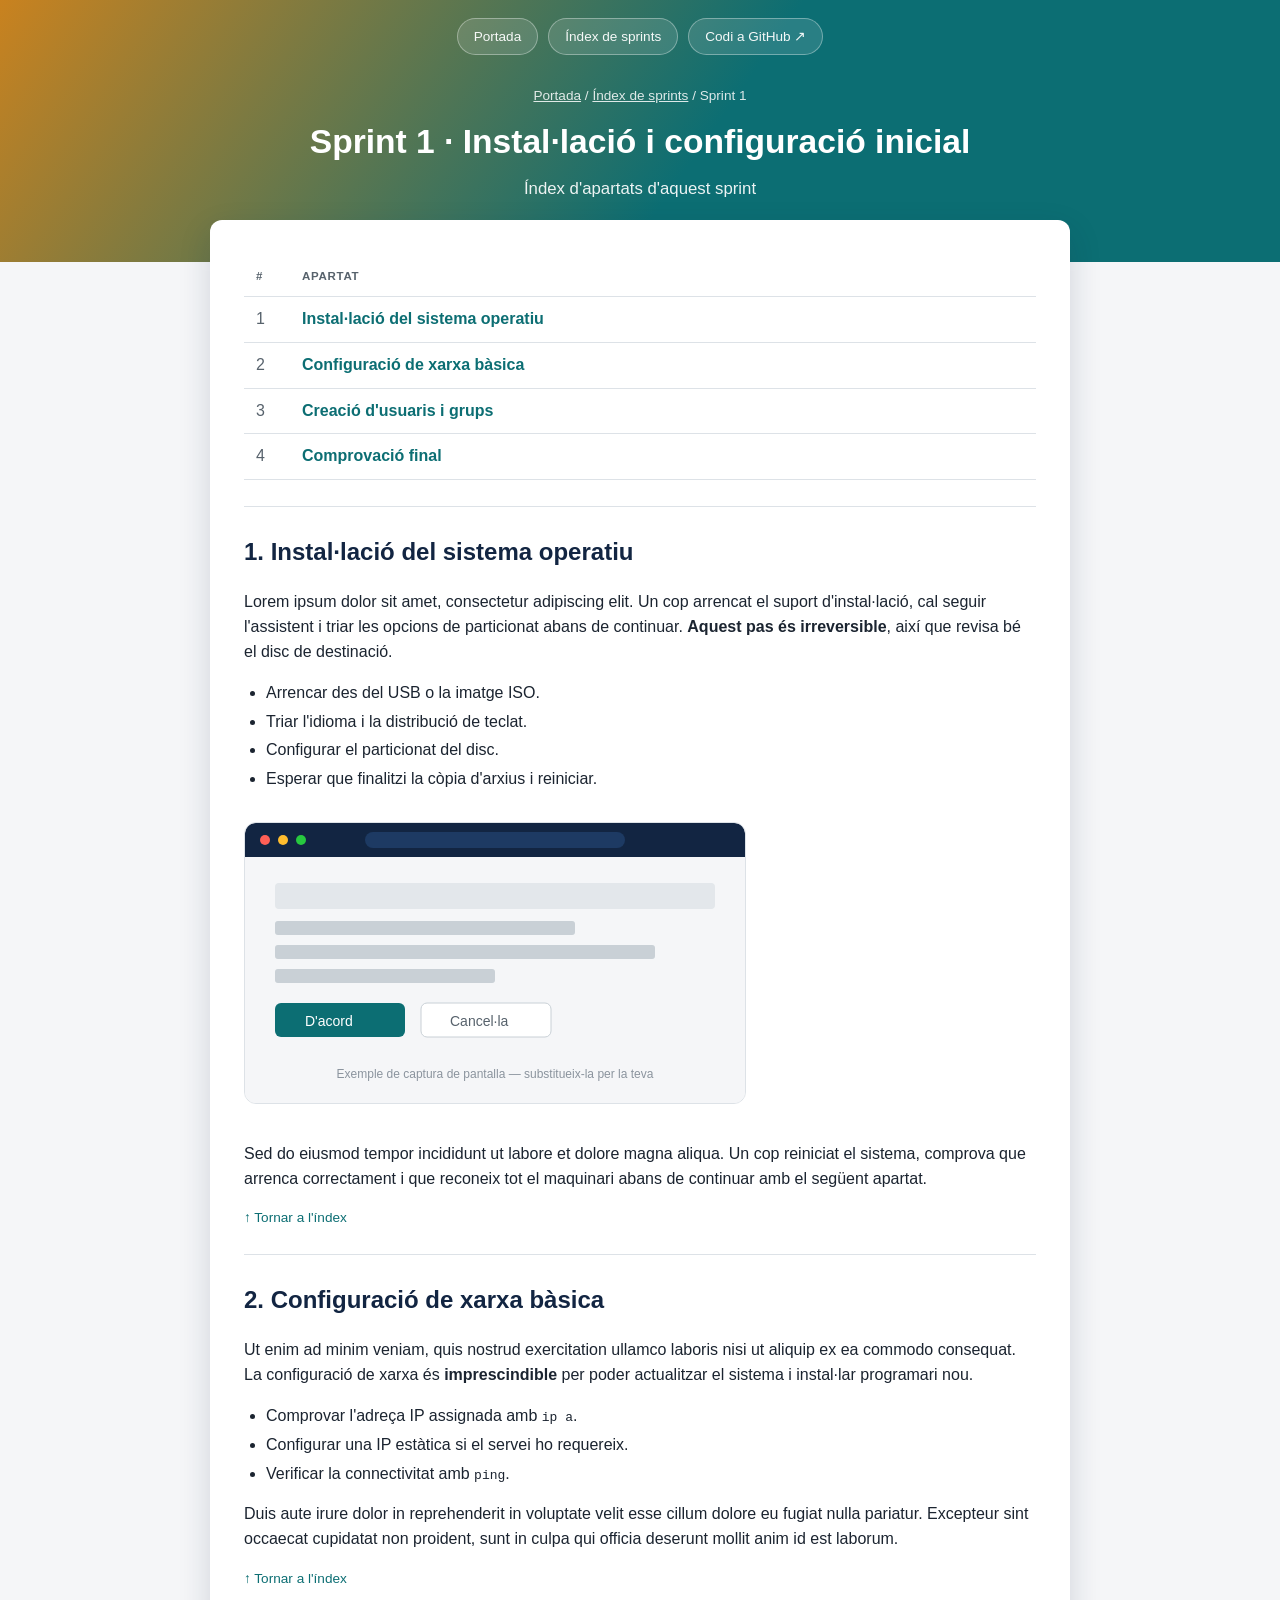
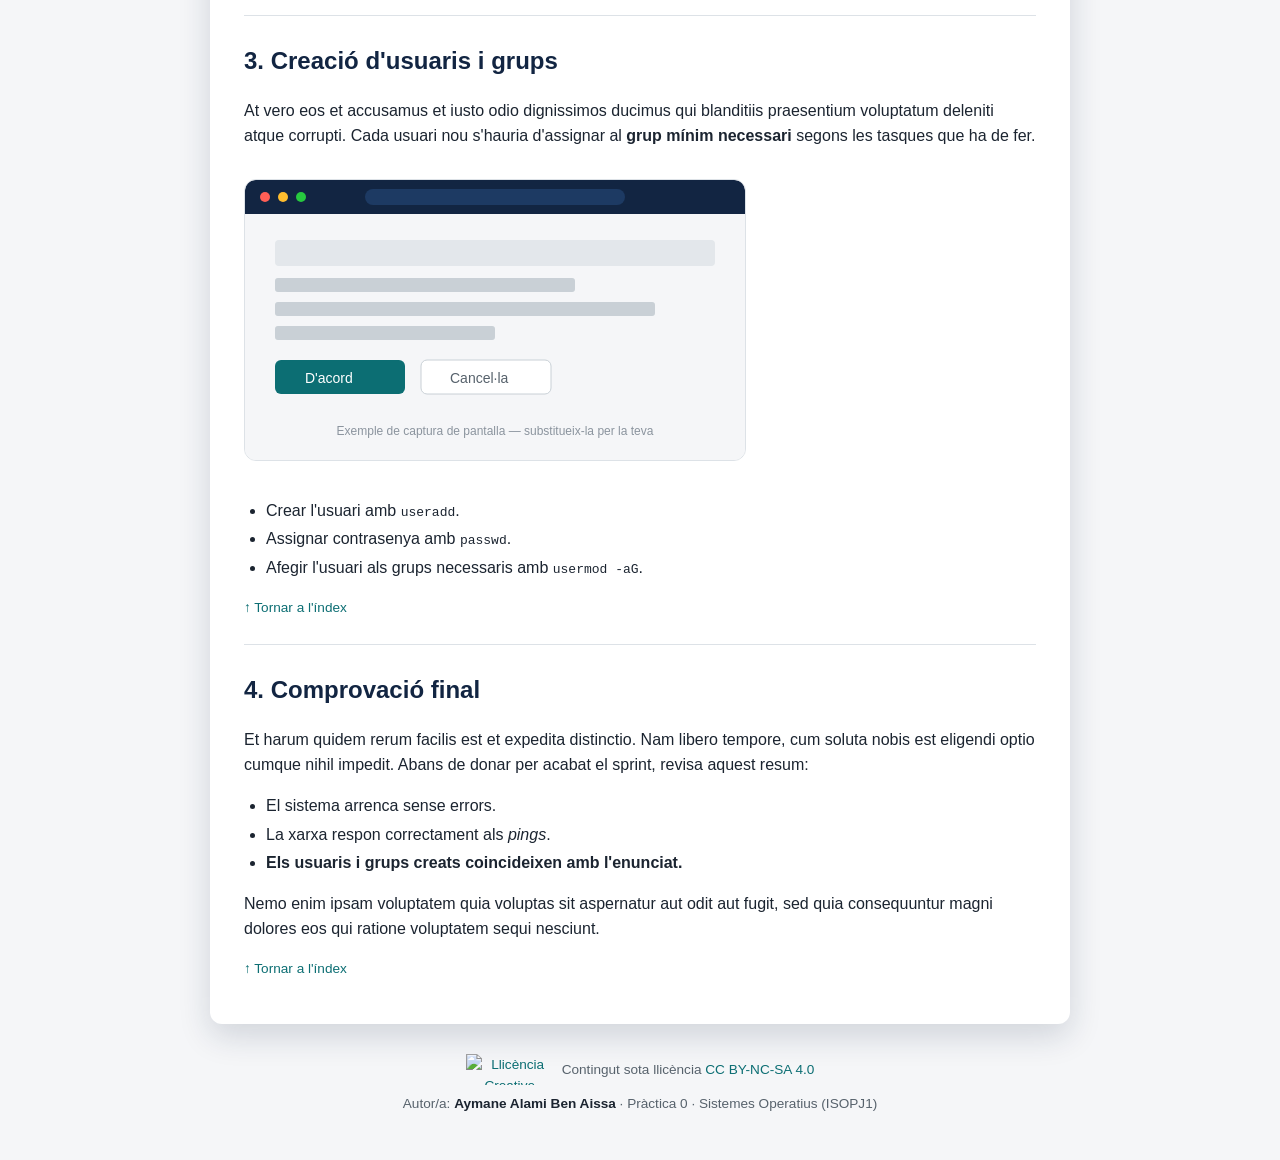
==== sprint1/index.html @ 83ab1886 "Update author name in index.html" ====
<!DOCTYPE html>
<html lang="ca">
<head>
<meta charset="UTF-8">
<meta name="viewport" content="width=device-width, initial-scale=1.0">
<title>Sprint 1 · Instal·lació i configuració inicial</title>
<link rel="stylesheet" href="../css/estils.css">
</head>
<body>

<header class="hero">
  <nav class="hero-nav">
    <a href="../index.html">Portada</a>
    <a href="../sprints.html">Índex de sprints</a>
    <a href="https://github.com/" target="_blank" rel="noopener">Codi a GitHub ↗</a>
  </nav>
  <div class="hero-titol">
    <p class="miguetes"><a href="../index.html">Portada</a> / <a href="../sprints.html">Índex de sprints</a> / Sprint 1</p>
    <h1>Sprint 1 · Instal·lació i configuració inicial</h1>
    <p class="subtitol">Índex d'apartats d'aquest sprint</p>
  </div>
</header>

<main class="contenidor">
  <section class="panell">
    <a id="index-apartats"></a>
    <table class="taula-apartats">
      <thead>
        <tr><th>#</th><th>Apartat</th></tr>
      </thead>
      <tbody>
        <tr><td>1</td><td><a href="#apartat1">Instal·lació del sistema operatiu</a></td></tr>
        <tr><td>2</td><td><a href="#apartat2">Configuració de xarxa bàsica</a></td></tr>
        <tr><td>3</td><td><a href="#apartat3">Creació d'usuaris i grups</a></td></tr>
        <tr><td>4</td><td><a href="#apartat4">Comprovació final</a></td></tr>
      </tbody>
    </table>

    <article class="apartat" id="apartat1">
      <h2>1. Instal·lació del sistema operatiu</h2>
      <p>Lorem ipsum dolor sit amet, consectetur adipiscing elit. Un cop arrencat
         el suport d'instal·lació, cal seguir l'assistent i triar les opcions de
         particionat abans de continuar. <strong>Aquest pas és irreversible</strong>,
         així que revisa bé el disc de destinació.</p>
      <ul>
        <li>Arrencar des del USB o la imatge ISO.</li>
        <li>Triar l'idioma i la distribució de teclat.</li>
        <li>Configurar el particionat del disc.</li>
        <li>Esperar que finalitzi la còpia d'arxius i reiniciar.</li>
      </ul>
      <img src="../img/exemple.svg" alt="Exemple de captura de pantalla de l'assistent d'instal·lació">
      <p>Sed do eiusmod tempor incididunt ut labore et dolore magna aliqua.
         Un cop reiniciat el sistema, comprova que arrenca correctament i que
         reconeix tot el maquinari abans de continuar amb el següent apartat.</p>
      <p class="tornar-index"><a href="#index-apartats">↑ Tornar a l'índex</a></p>
    </article>
    <article class="apartat" id="apartat2">
      <h2>2. Configuració de xarxa bàsica</h2>
      <p>Ut enim ad minim veniam, quis nostrud exercitation ullamco laboris nisi
         ut aliquip ex ea commodo consequat. La configuració de xarxa és
         <strong>imprescindible</strong> per poder actualitzar el sistema i
         instal·lar programari nou.</p>
      <ul>
        <li>Comprovar l'adreça IP assignada amb <code>ip a</code>.</li>
        <li>Configurar una IP estàtica si el servei ho requereix.</li>
        <li>Verificar la connectivitat amb <code>ping</code>.</li>
      </ul>
      <p>Duis aute irure dolor in reprehenderit in voluptate velit esse cillum
         dolore eu fugiat nulla pariatur. Excepteur sint occaecat cupidatat non
         proident, sunt in culpa qui officia deserunt mollit anim id est laborum.</p>
      <p class="tornar-index"><a href="#index-apartats">↑ Tornar a l'índex</a></p>
    </article>
    <article class="apartat" id="apartat3">
      <h2>3. Creació d'usuaris i grups</h2>
      <p>At vero eos et accusamus et iusto odio dignissimos ducimus qui
         blanditiis praesentium voluptatum deleniti atque corrupti. Cada
         usuari nou s'hauria d'assignar al <strong>grup mínim necessari</strong>
         segons les tasques que ha de fer.</p>
      <img src="../img/exemple.svg" alt="Exemple de captura de pantalla de la gestió d'usuaris">
      <ul>
        <li>Crear l'usuari amb <code>useradd</code>.</li>
        <li>Assignar contrasenya amb <code>passwd</code>.</li>
        <li>Afegir l'usuari als grups necessaris amb <code>usermod -aG</code>.</li>
      </ul>
      <p class="tornar-index"><a href="#index-apartats">↑ Tornar a l'índex</a></p>
    </article>
    <article class="apartat" id="apartat4">
      <h2>4. Comprovació final</h2>
      <p>Et harum quidem rerum facilis est et expedita distinctio. Nam libero
         tempore, cum soluta nobis est eligendi optio cumque nihil impedit.
         Abans de donar per acabat el sprint, revisa aquest resum:</p>
      <ul>
        <li>El sistema arrenca sense errors.</li>
        <li>La xarxa respon correctament als <em>pings</em>.</li>
        <li><strong>Els usuaris i grups creats coincideixen amb l'enunciat.</strong></li>
      </ul>
      <p>Nemo enim ipsam voluptatem quia voluptas sit aspernatur aut odit aut
         fugit, sed quia consequuntur magni dolores eos qui ratione voluptatem
         sequi nesciunt.</p>
      <p class="tornar-index"><a href="#index-apartats">↑ Tornar a l'índex</a></p>
    </article>
  </section>
</main>

<footer class="peu">
  <p class="peu-llicencia">
    <a href="https://creativecommons.org/licenses/by-nc-sa/4.0/deed.ca" target="_blank" rel="license noopener">
      <img src="https://licensebuttons.net/l/by-nc-sa/4.0/88x31.png" alt="Llicència Creative Commons Reconeixement-NoComercial-CompartirIgual 4.0" width="88" height="31">
    </a>
    <span>Contingut sota llicència <a href="https://creativecommons.org/licenses/by-nc-sa/4.0/deed.ca" target="_blank" rel="license noopener">CC BY-NC-SA 4.0</a></span>
  </p>
  <p class="autoria">Autor/a: <strong>Aymane Alami Ben Aissa</strong> · Pràctica 0 · Sistemes Operatius (ISOPJ1)</p>
</footer>

</body>
</html>
---- css/estils.css ----
/* Full de estils comu per a tot el lloc.
   Enllaça-la sempre igual:
   <link rel="stylesheet" href="../css/estils.css">  (des d'una carpeta de sprint)
   <link rel="stylesheet" href="css/estils.css">      (des de l'arrel) */

:root {
  --mari: #122542;
  --teal: #0c6e73;
  --ambre: #c9821f;
  --tinta: #1b2430;
  --tinta-suau: #57626c;
  --fons: #f5f6f8;
  --blanc: #ffffff;
  --vora: #dde2e7;
  --radi: 12px;
}

* { box-sizing: border-box; }

body {
  margin: 0;
  font-family: "Segoe UI", Roboto, Arial, sans-serif;
  color: var(--tinta);
  background: var(--fons);
  line-height: 1.55;
}

a { color: var(--teal); text-decoration: none; }
a:hover { text-decoration: underline; }

.contenidor {
  max-width: 900px;
  margin: 0 auto;
  padding: 0 20px;
}

/* ---------- Capçalera / hero (present a totes les pàgines) ---------- */
.hero {
  background: linear-gradient(125deg, var(--ambre) 0%, var(--teal) 55%, var(--teal) 100%);
  padding-bottom: 60px;
  color: var(--blanc);
}

.hero-nav {
  display: flex;
  justify-content: center;
  gap: 10px;
  flex-wrap: wrap;
  padding: 18px 20px 0;
}

.hero-nav a {
  color: rgba(255, 255, 255, 0.95);
  background: rgba(255, 255, 255, 0.12);
  border: 1px solid rgba(255, 255, 255, 0.35);
  padding: 7px 16px;
  border-radius: 999px;
  font-size: 0.85rem;
  text-decoration: none;
}
.hero-nav a:hover { background: rgba(255, 255, 255, 0.24); text-decoration: none; }

.hero-titol {
  text-align: center;
  padding: 30px 20px 0;
}

.hero-titol .miguetes {
  font-size: 0.85rem;
  opacity: 0.85;
  margin: 0 0 10px;
}
.hero-titol .miguetes a { color: #fff; text-decoration: underline; }

.hero-titol h1 {
  margin: 0 0 8px;
  font-size: 2.1rem;
  color: #fff;
}

.hero-titol p.subtitol {
  margin: 0;
  opacity: 0.92;
  font-size: 1.05rem;
}

/* ---------- Panell blanc flotant que xafa el hero ---------- */
main { padding-bottom: 50px; }

.panell {
  background: var(--blanc);
  border-radius: var(--radi);
  box-shadow: 0 12px 32px rgba(18, 37, 66, 0.16);
  margin-top: -42px;
  padding: 32px 34px;
  position: relative;
  z-index: 1;
}

/* ---------- Portada ---------- */
.portada-hero { text-align: center; }
.portada-hero img.imatge-portada {
  max-width: 300px;
  width: 100%;
  height: auto;
  margin-bottom: 22px;
}

.fitxa-alumne {
  display: inline-block;
  background: var(--fons);
  border: 1px solid var(--vora);
  border-radius: var(--radi);
  padding: 14px 22px;
  margin: 20px 0;
  text-align: left;
}
.fitxa-alumne p { margin: 3px 0; }
.fitxa-alumne strong { color: var(--mari); }

.boto {
  display: inline-block;
  background: var(--teal);
  color: var(--blanc) !important;
  padding: 12px 26px;
  border-radius: var(--radi);
  font-weight: 600;
  text-decoration: none !important;
  margin-top: 8px;
}
.boto:hover { background: var(--mari); }

/* ---------- Graella de targetes (sprints / apartats) ---------- */
.rejilla-targetes {
  display: grid;
  grid-template-columns: repeat(auto-fit, minmax(220px, 1fr));
  gap: 16px;
  margin: 24px 0 6px;
}

.targeta {
  display: block;
  background: var(--fons);
  border: 1px solid var(--vora);
  border-radius: var(--radi);
  padding: 18px 20px;
  transition: box-shadow 0.15s, transform 0.15s;
}
.targeta:hover {
  box-shadow: 0 4px 14px rgba(12, 110, 115, 0.18);
  transform: translateY(-2px);
  text-decoration: none;
}
.targeta .numero {
  display: inline-block;
  background: var(--teal);
  color: var(--blanc);
  font-size: 0.75rem;
  font-weight: 700;
  padding: 2px 9px;
  border-radius: 999px;
  margin-bottom: 8px;
}
.targeta h3 { margin: 0 0 4px; color: var(--tinta); font-size: 1.05rem; }
.targeta p { margin: 0; color: var(--tinta-suau); font-size: 0.9rem; }

h1, h2 { color: var(--mari); }

.consell {
  color: var(--tinta-suau);
  font-size: 0.9rem;
  margin-top: 18px;
}
.consell code { background: var(--fons); padding: 1px 5px; border-radius: 4px; }

/* ---------- Taula d'apartats (índex intern d'un sprint, amb ancoratges) ---------- */
.taula-apartats {
  width: 100%;
  border-collapse: collapse;
  margin: 6px 0 8px;
}
.taula-apartats th, .taula-apartats td {
  text-align: left;
  padding: 10px 12px;
  border-bottom: 1px solid var(--vora);
}
.taula-apartats th {
  font-size: 0.72rem;
  letter-spacing: 0.06em;
  text-transform: uppercase;
  color: var(--tinta-suau);
}
.taula-apartats td:first-child, .taula-apartats th:first-child { width: 46px; color: var(--tinta-suau); }
.taula-apartats tr:hover td { background: var(--fons); }
.taula-apartats a { font-weight: 600; }

/* ---------- Contingut d'un apartat, dins de la mateixa pàgina ---------- */
.apartat {
  scroll-margin-top: 20px;
  padding-top: 26px;
  margin-top: 26px;
  border-top: 1px solid var(--vora);
}
.apartat h2 { margin-top: 0; }
.apartat img {
  max-width: 100%;
  border-radius: var(--radi);
  border: 1px solid var(--vora);
  margin: 14px 0;
}
.apartat ul { padding-left: 22px; }
.apartat li { margin: 4px 0; }
.tornar-index { font-size: 0.85rem; }

/* ---------- Peu de pàgina: llicència i autoria (fix a totes les pàgines) ---------- */
footer.peu {
  text-align: center;
  color: var(--tinta-suau);
  font-size: 0.85rem;
  padding: 30px 20px 46px;
}
.peu-llicencia {
  display: flex;
  align-items: center;
  justify-content: center;
  gap: 8px;
  flex-wrap: wrap;
  margin: 0 0 8px;
}
.peu-llicencia img { display: block; }
footer.peu .autoria { margin: 0; }
footer.peu .autoria strong { color: var(--tinta); }

/* ---------- Bloc de llicència a la portada ---------- */
.bloc-llicencia {
  border: 1px solid var(--vora);
  border-radius: var(--radi);
  padding: 18px 20px;
  margin-top: 22px;
  text-align: left;
  background: var(--fons);
}
.bloc-llicencia h3 { margin: 0 0 8px; font-size: 1rem; color: var(--mari); }
.bloc-llicencia p { margin: 6px 0; font-size: 0.92rem; }
.bloc-llicencia .badge-cc { display: flex; align-items: center; gap: 10px; margin-top: 10px; }
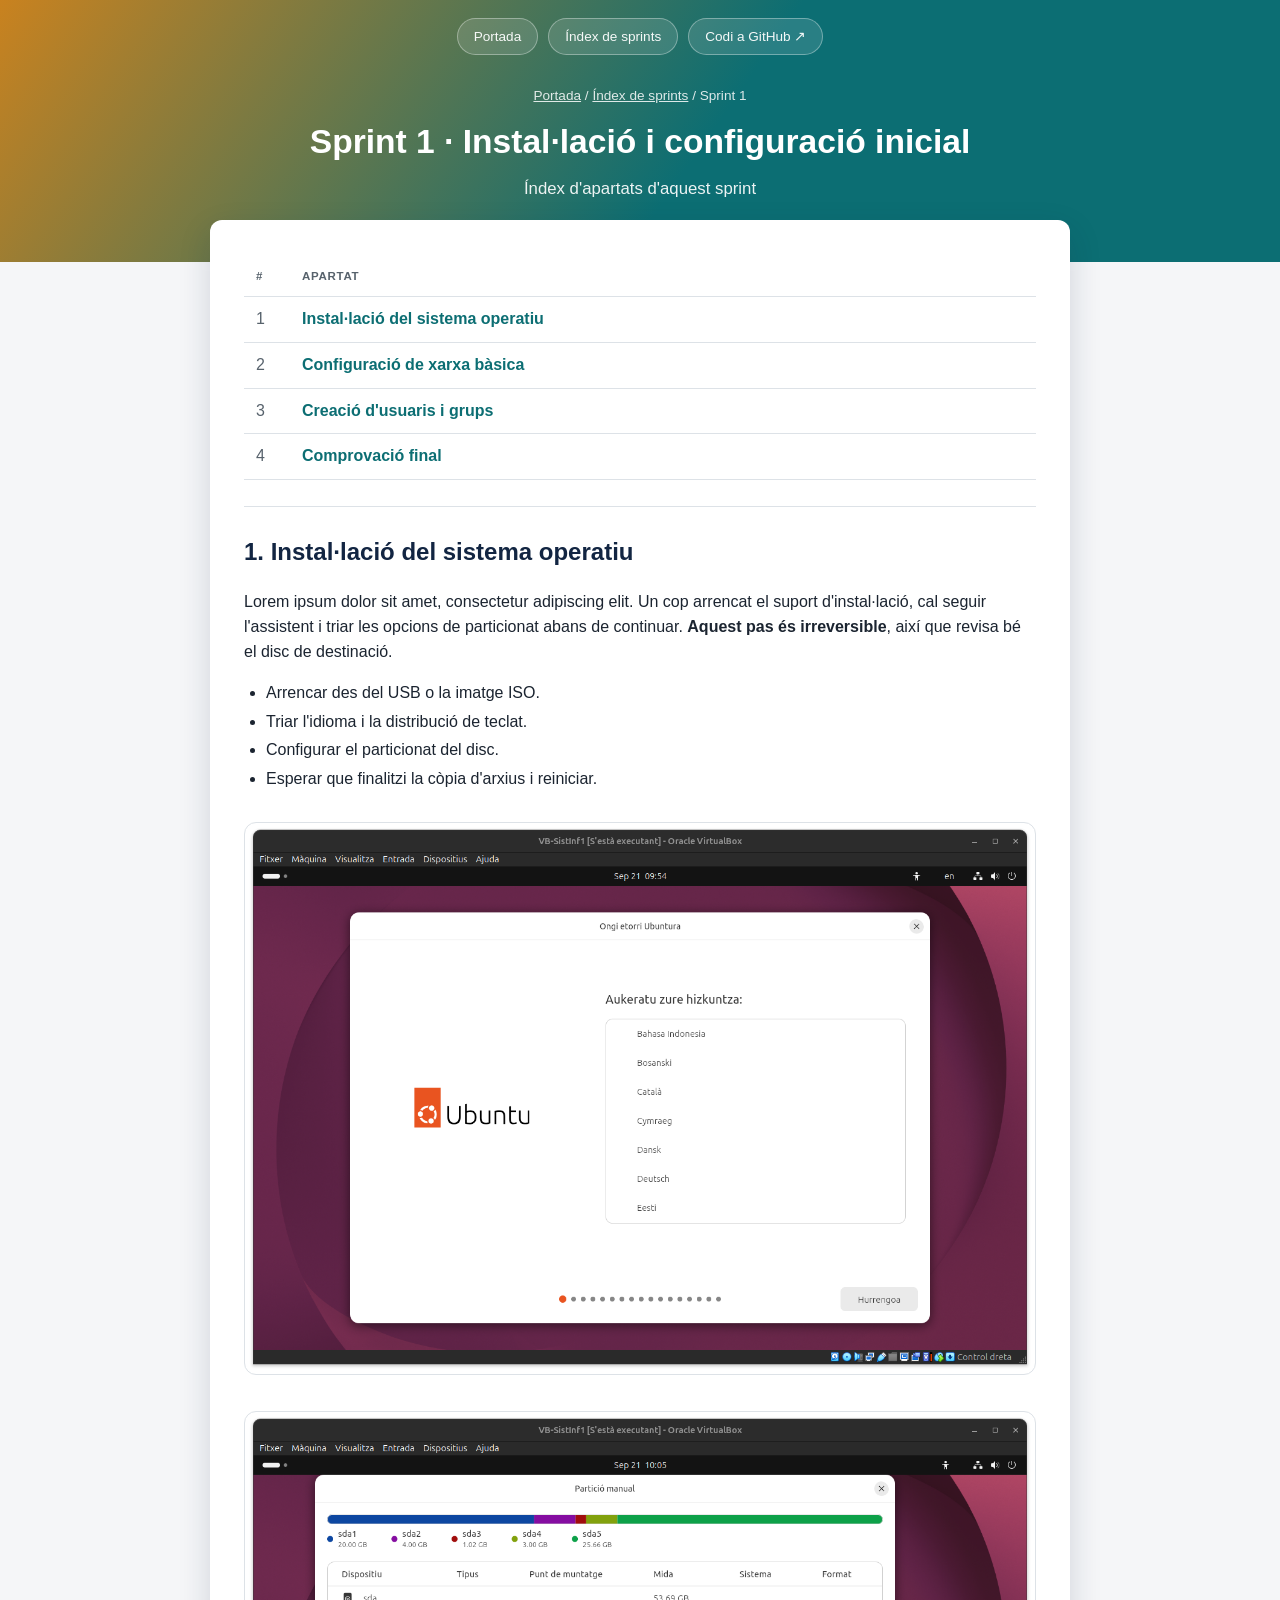
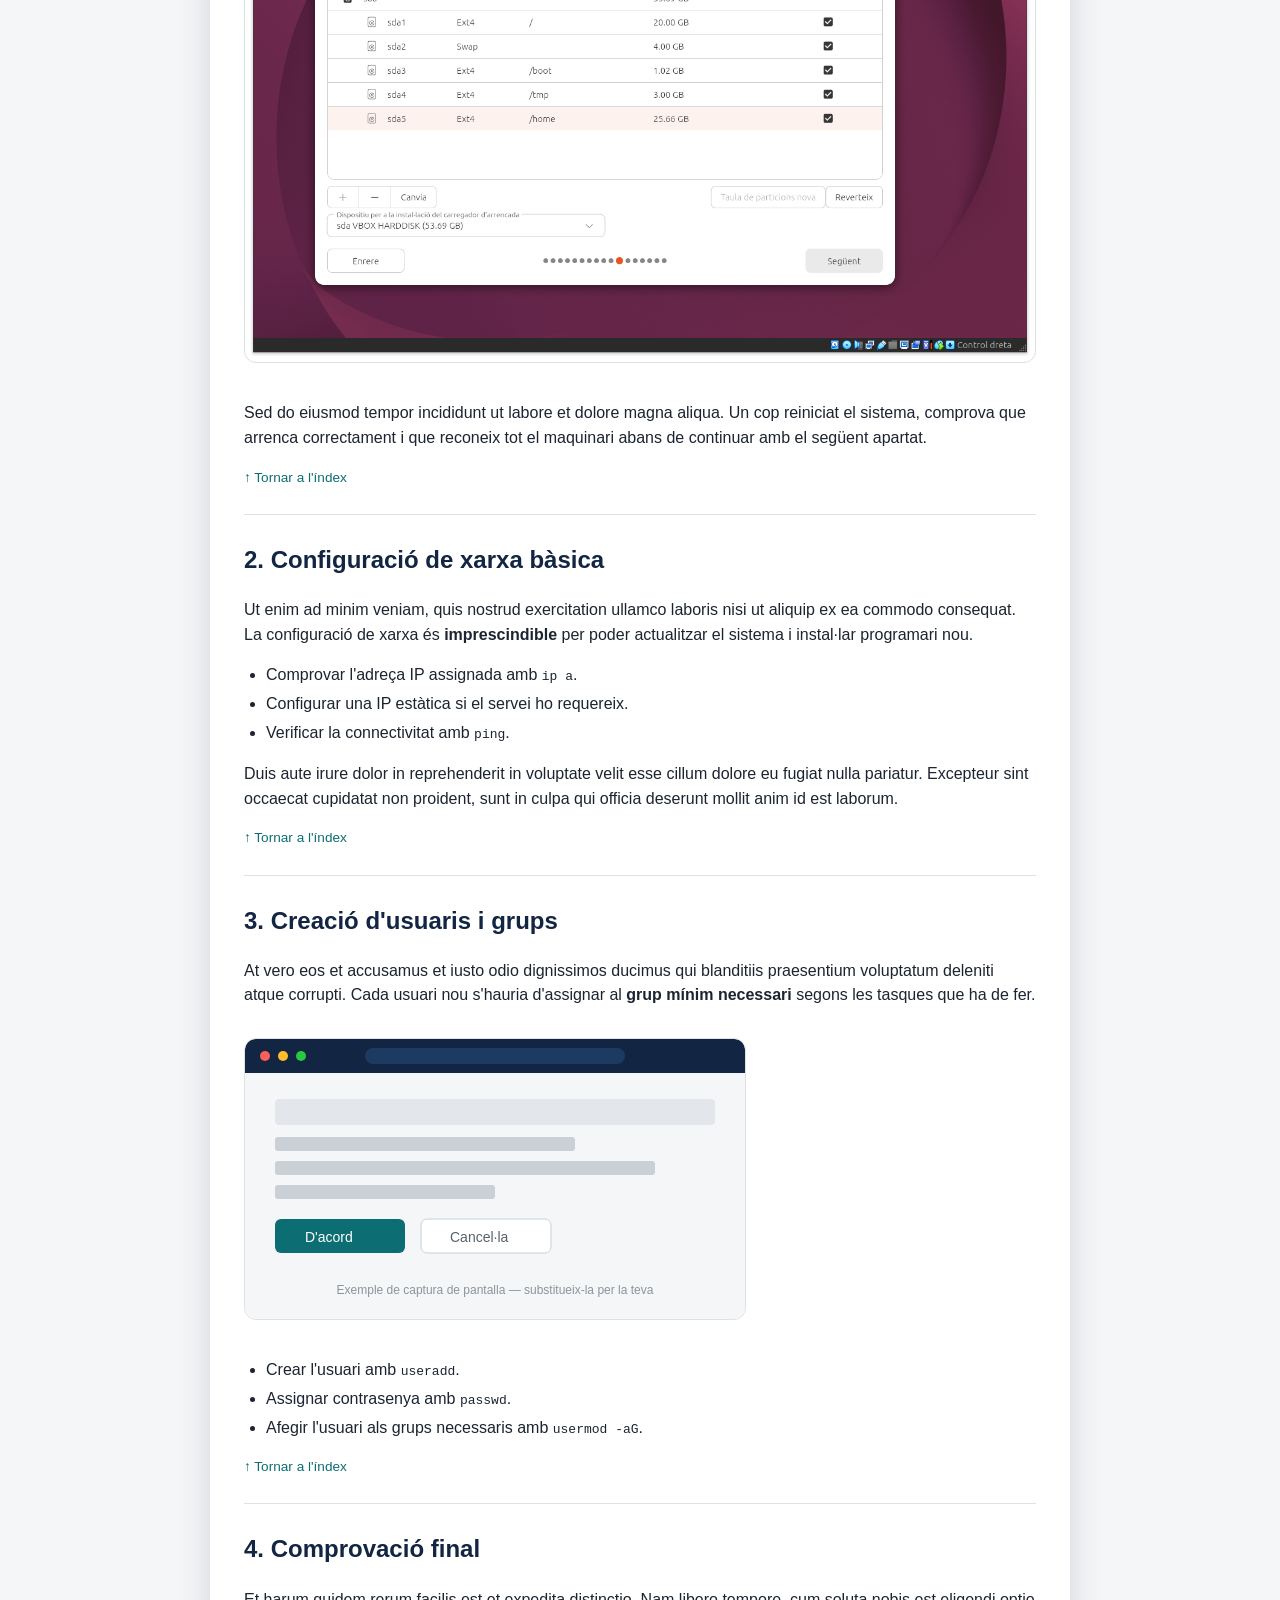
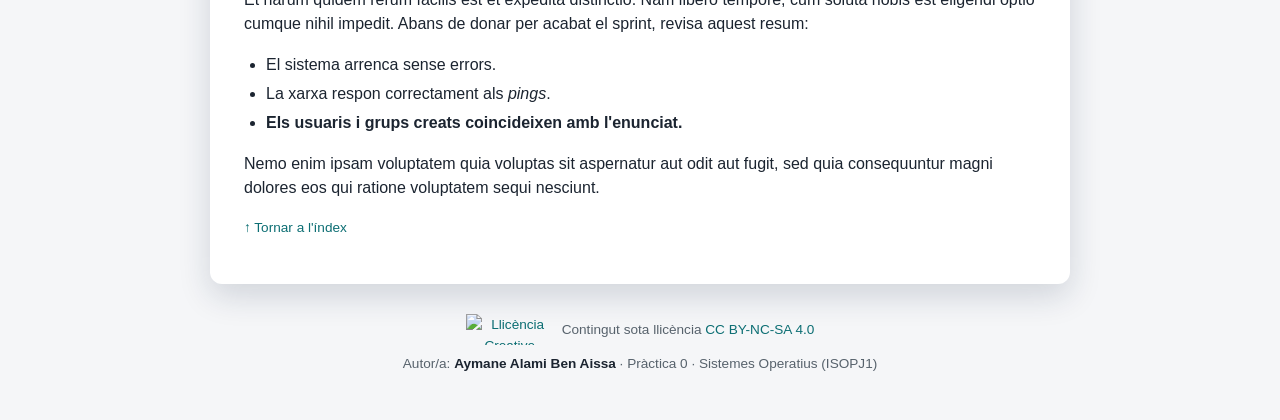
==== commit 3c0a5bee: "Replace example image with Ubuntu installation screenshots" ====
--- a/sprint1/index.html
+++ b/sprint1/index.html
@@ -48,7 +48,8 @@
         <li>Configurar el particionat del disc.</li>
         <li>Esperar que finalitzi la còpia d'arxius i reiniciar.</li>
       </ul>
-      <img src="../img/exemple.svg" alt="Exemple de captura de pantalla de l'assistent d'instal·lació">
+      <img src="../img/Instal·lacióUbuntu3.png" alt="Captura de pantalla de l'assistent d'instal·lació">
+      <img src="../img/Instal·lacióUbuntu2.png" alt="Captura de pantalla de particions del disc">
       <p>Sed do eiusmod tempor incididunt ut labore et dolore magna aliqua.
          Un cop reiniciat el sistema, comprova que arrenca correctament i que
          reconeix tot el maquinari abans de continuar amb el següent apartat.</p>
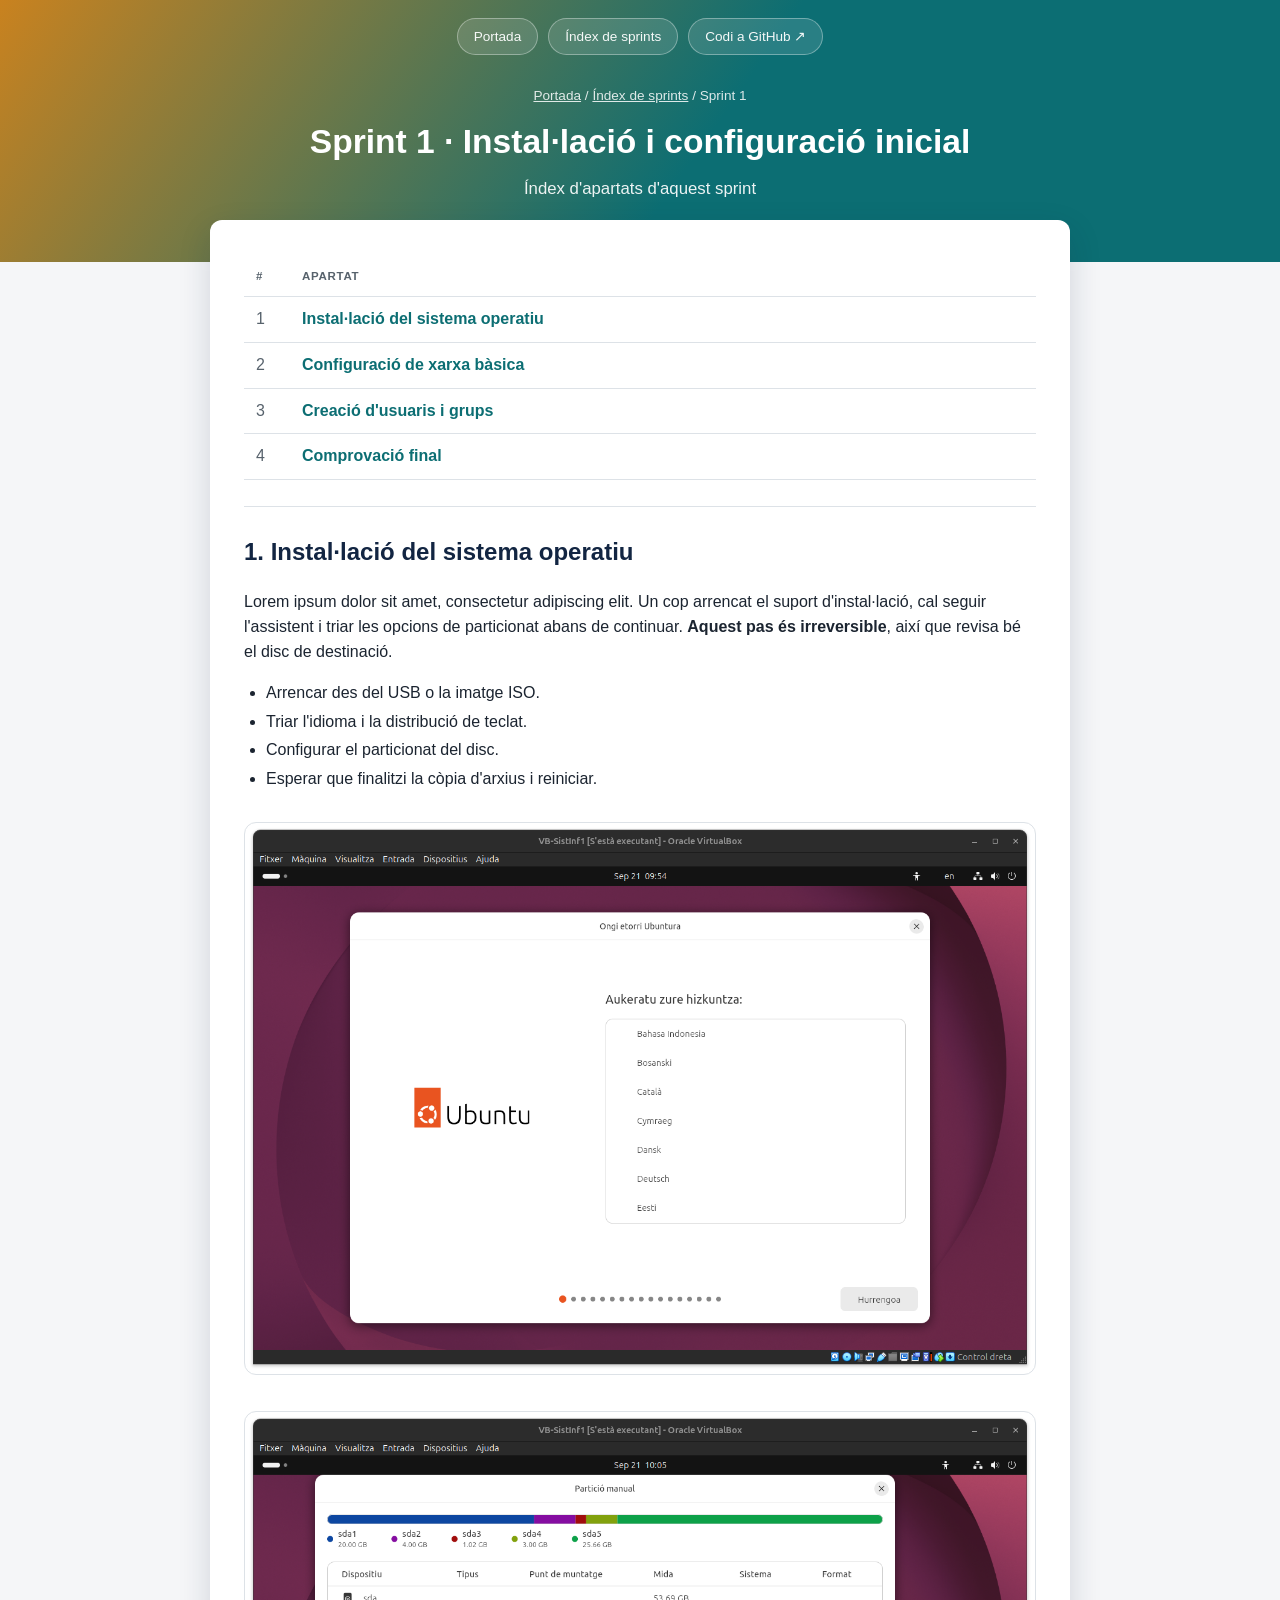
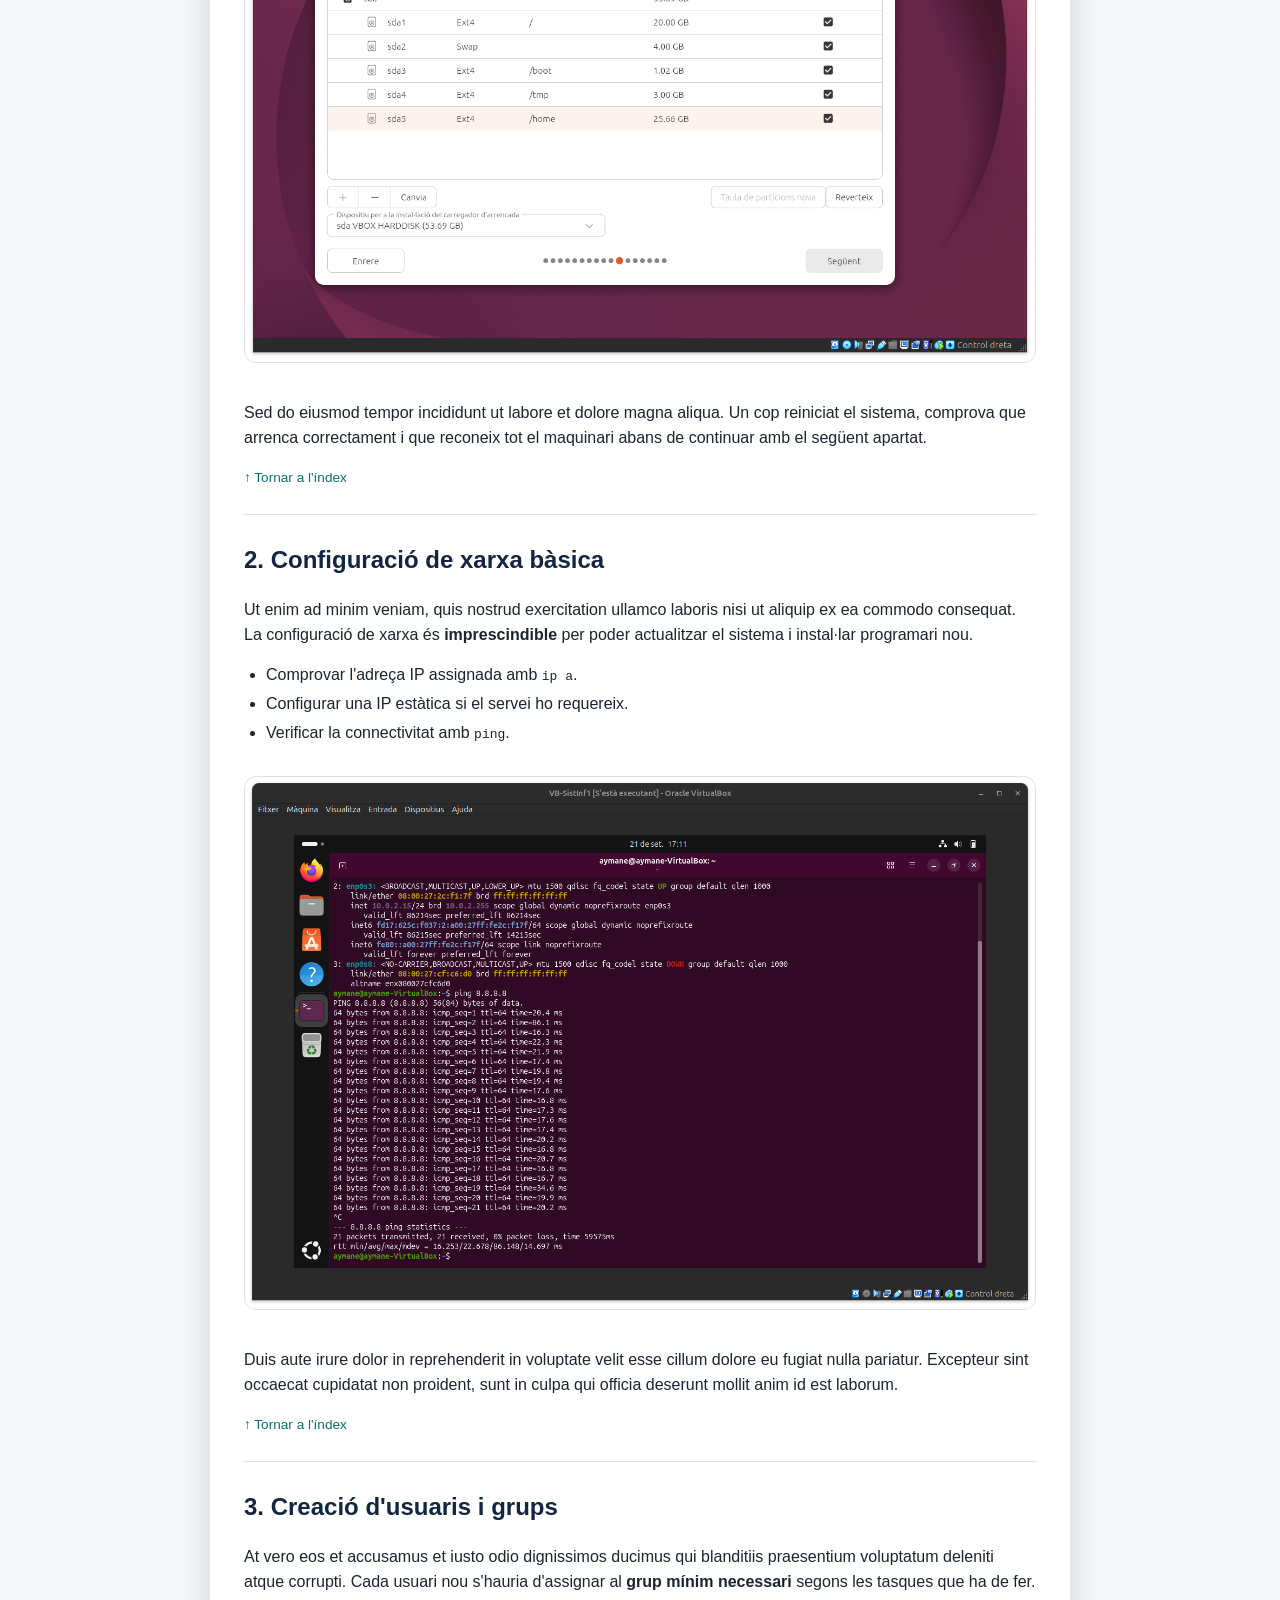
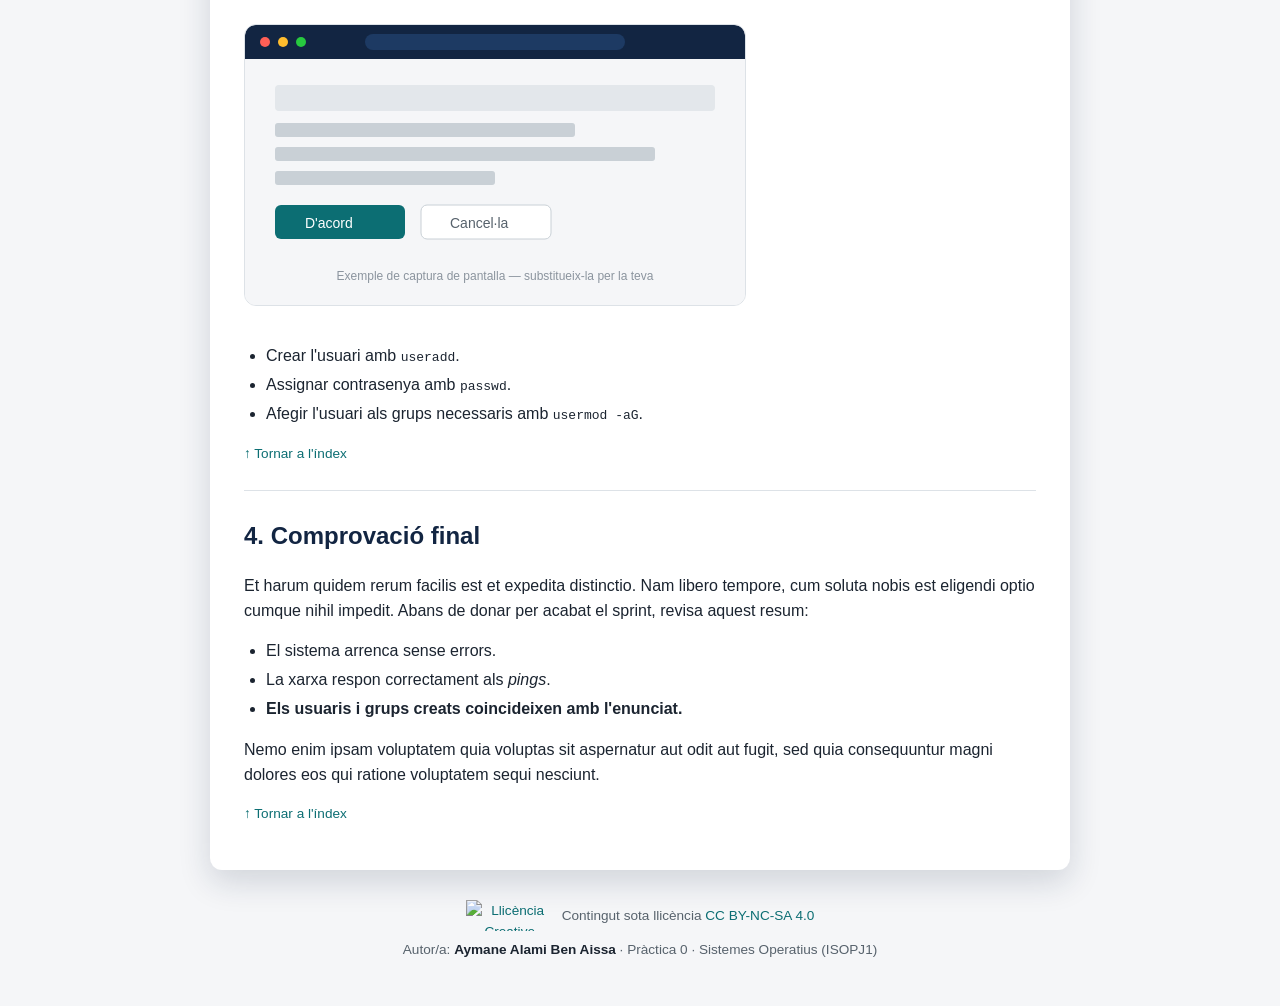
==== commit b1f49446: "Add image to index.html for network configuration" ====
--- a/sprint1/index.html
+++ b/sprint1/index.html
@@ -66,6 +66,7 @@
         <li>Configurar una IP estàtica si el servei ho requereix.</li>
         <li>Verificar la connectivitat amb <code>ping</code>.</li>
       </ul>
+      <img src="../img/Xarxa2.png" alt="Captura de pantalla de la terminal amb la IP i ping 8.8.8.8">
       <p>Duis aute irure dolor in reprehenderit in voluptate velit esse cillum
          dolore eu fugiat nulla pariatur. Excepteur sint occaecat cupidatat non
          proident, sunt in culpa qui officia deserunt mollit anim id est laborum.</p>
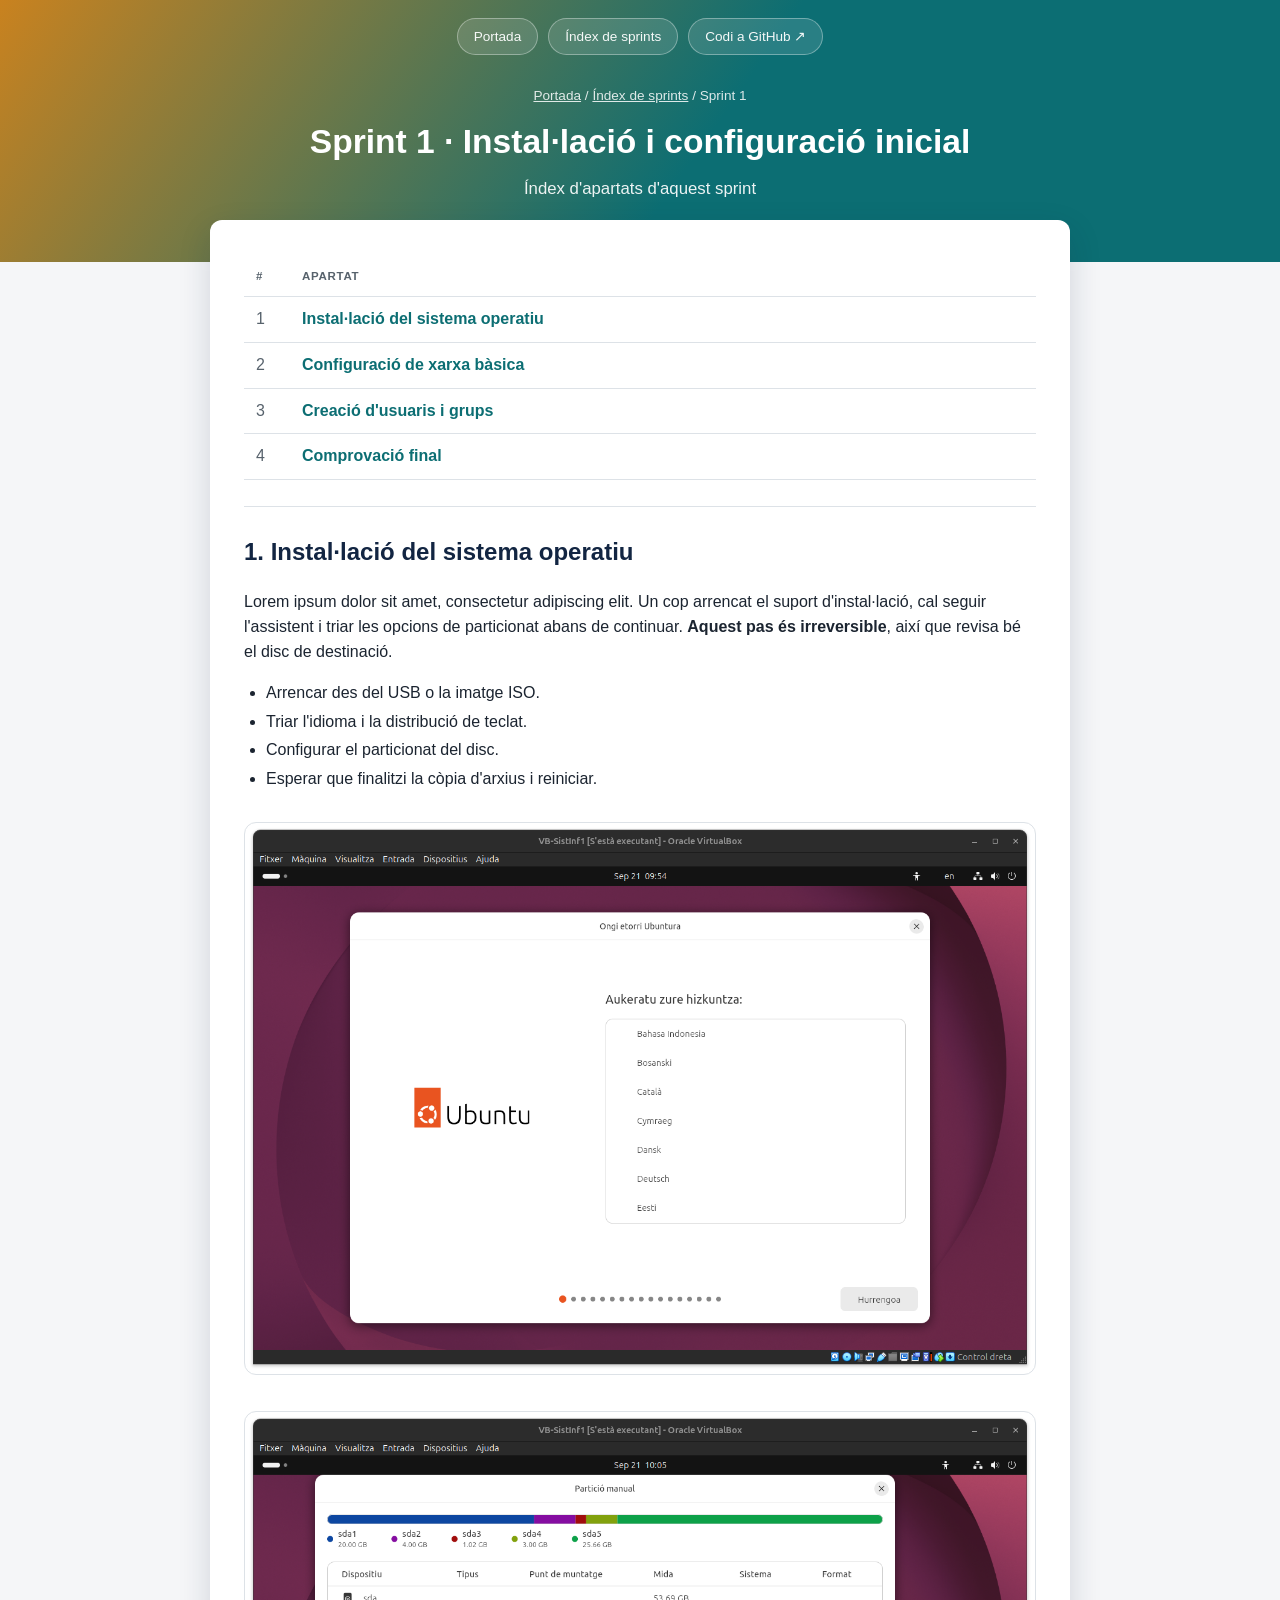
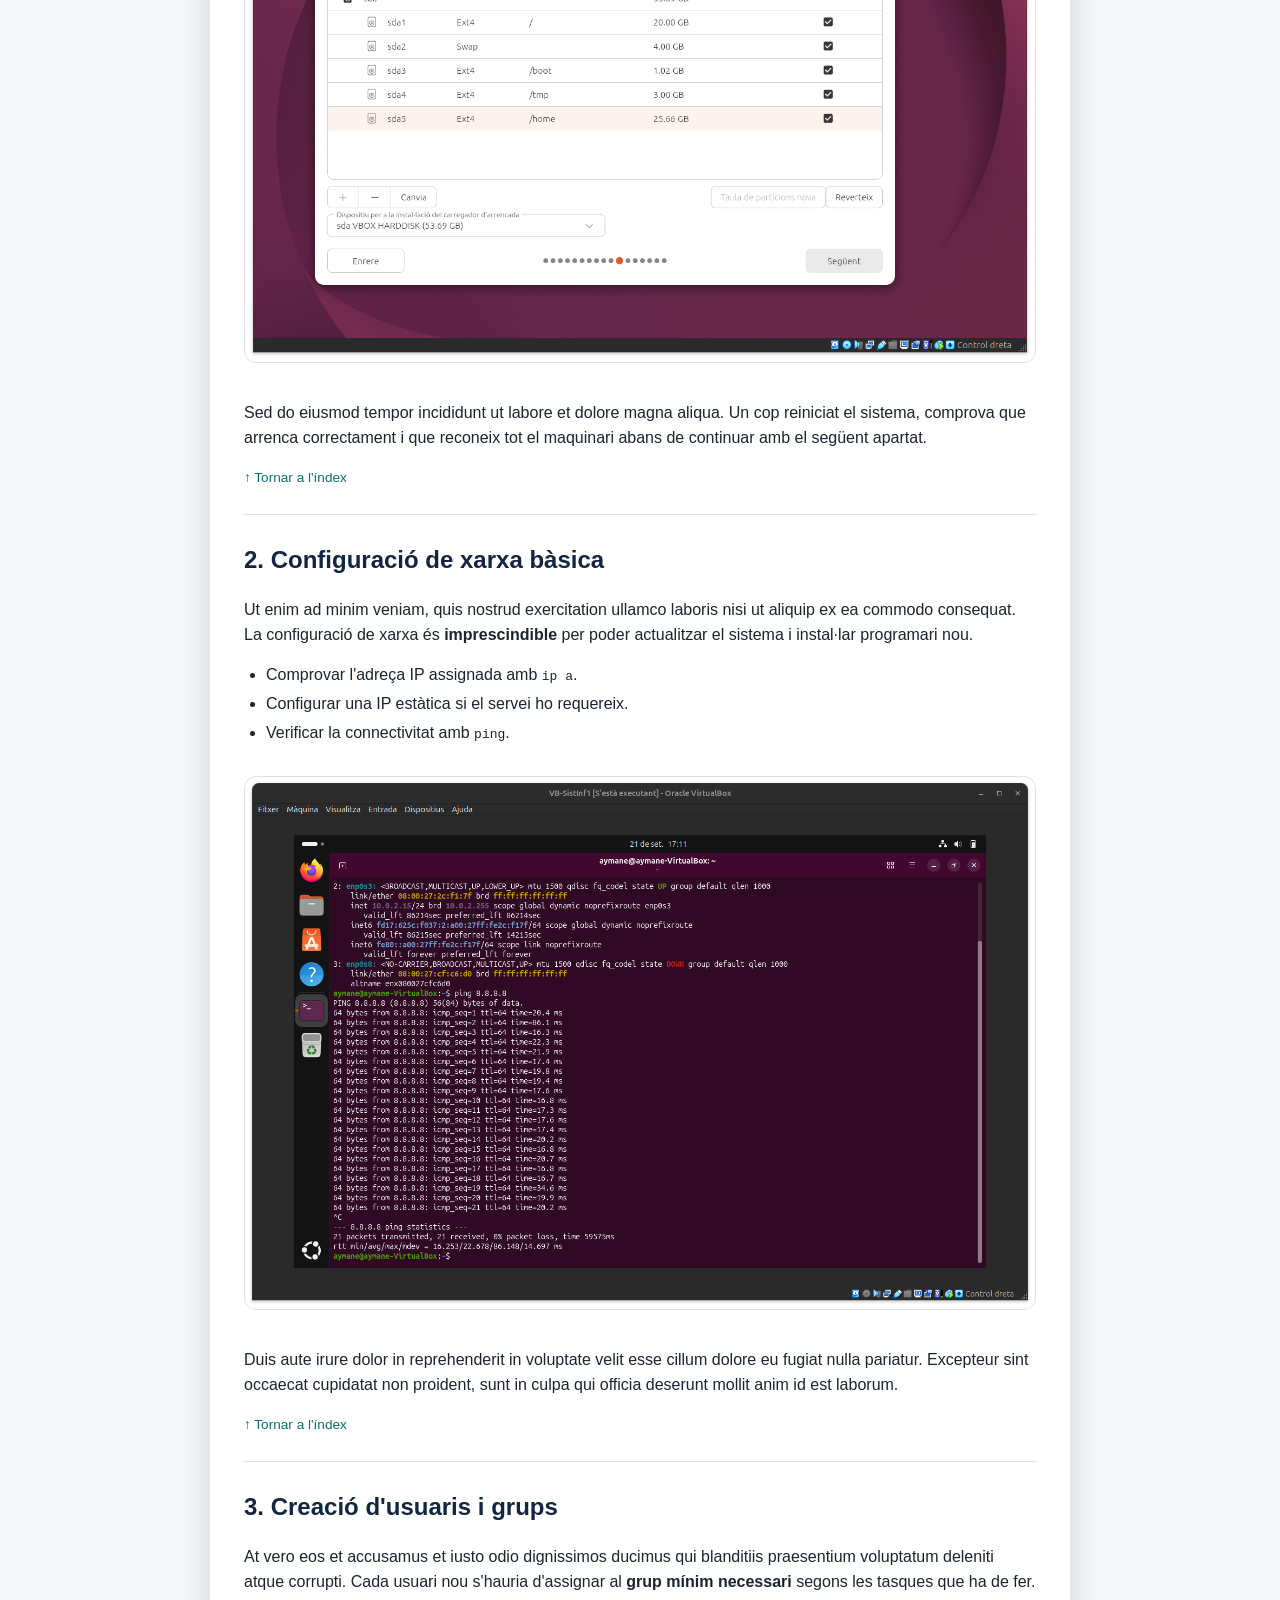
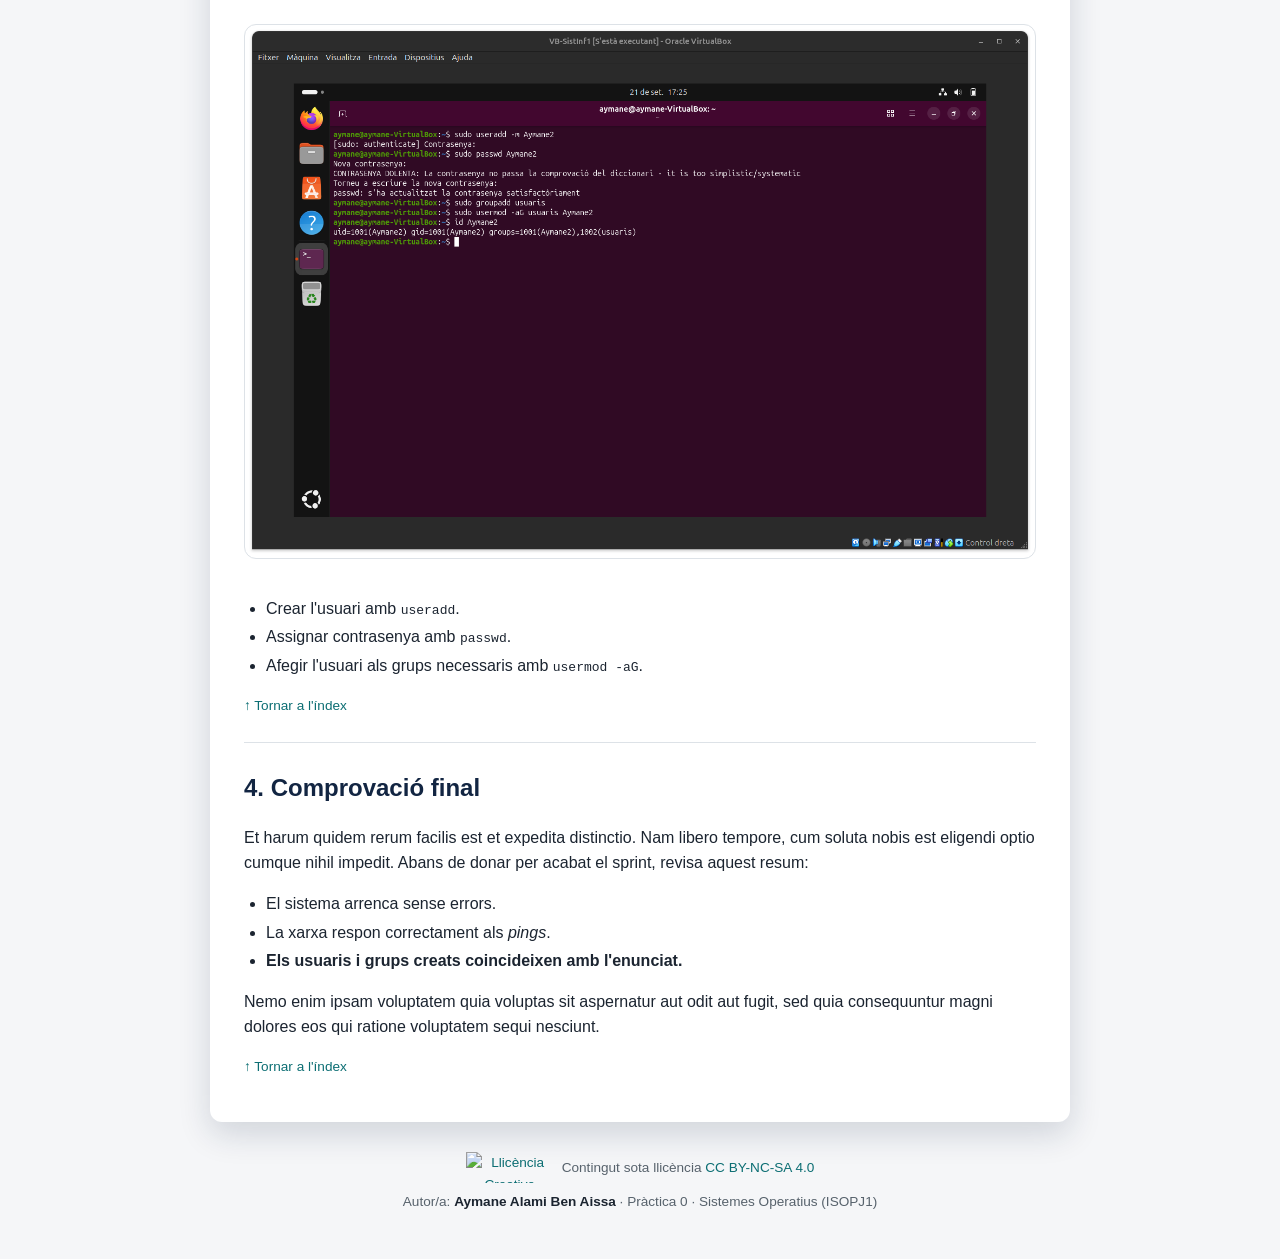
==== commit 0dbc2ddb: "Replace example image with new screenshot" ====
--- a/sprint1/index.html
+++ b/sprint1/index.html
@@ -78,7 +78,7 @@
          blanditiis praesentium voluptatum deleniti atque corrupti. Cada
          usuari nou s'hauria d'assignar al <strong>grup mínim necessari</strong>
          segons les tasques que ha de fer.</p>
-      <img src="../img/exemple.svg" alt="Exemple de captura de pantalla de la gestió d'usuaris">
+      <img src="../img/Grups2.png" alt="Captura de pantalla de la gestió d'usuaris">
       <ul>
         <li>Crear l'usuari amb <code>useradd</code>.</li>
         <li>Assignar contrasenya amb <code>passwd</code>.</li>
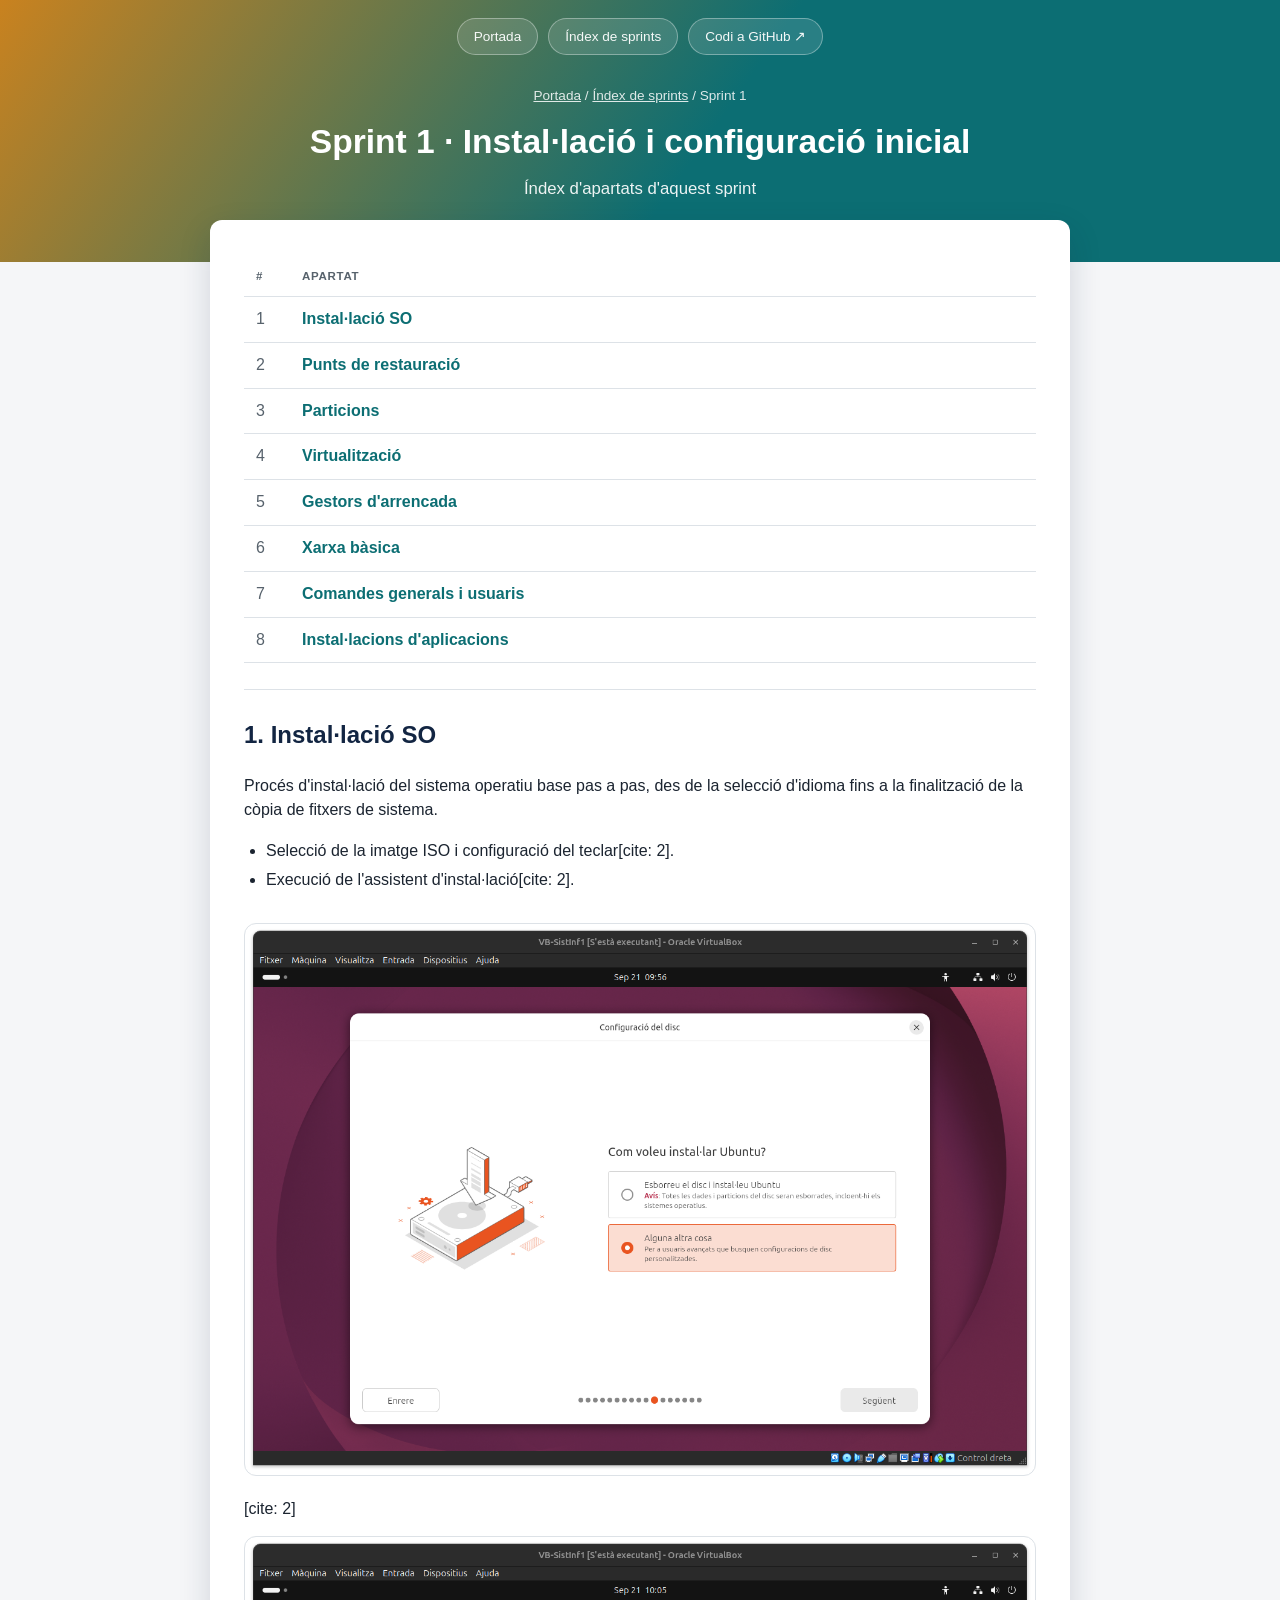
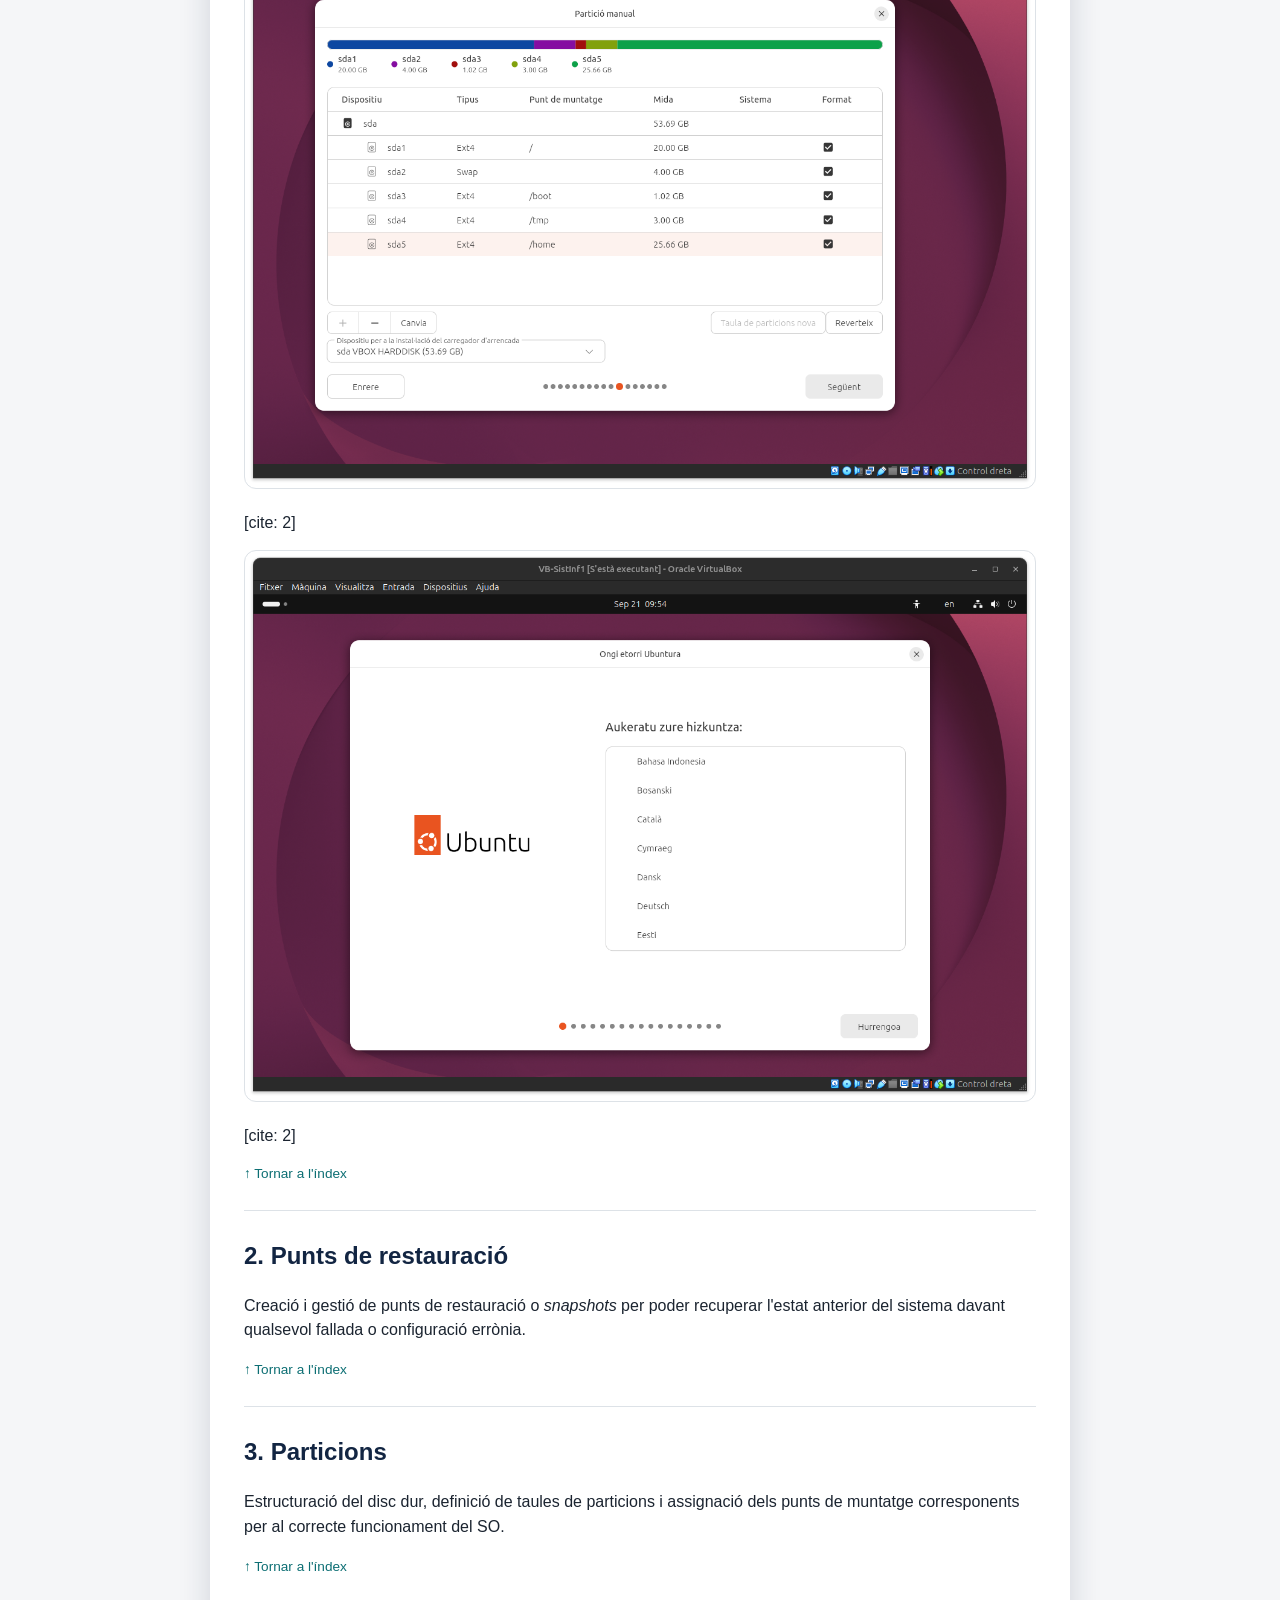
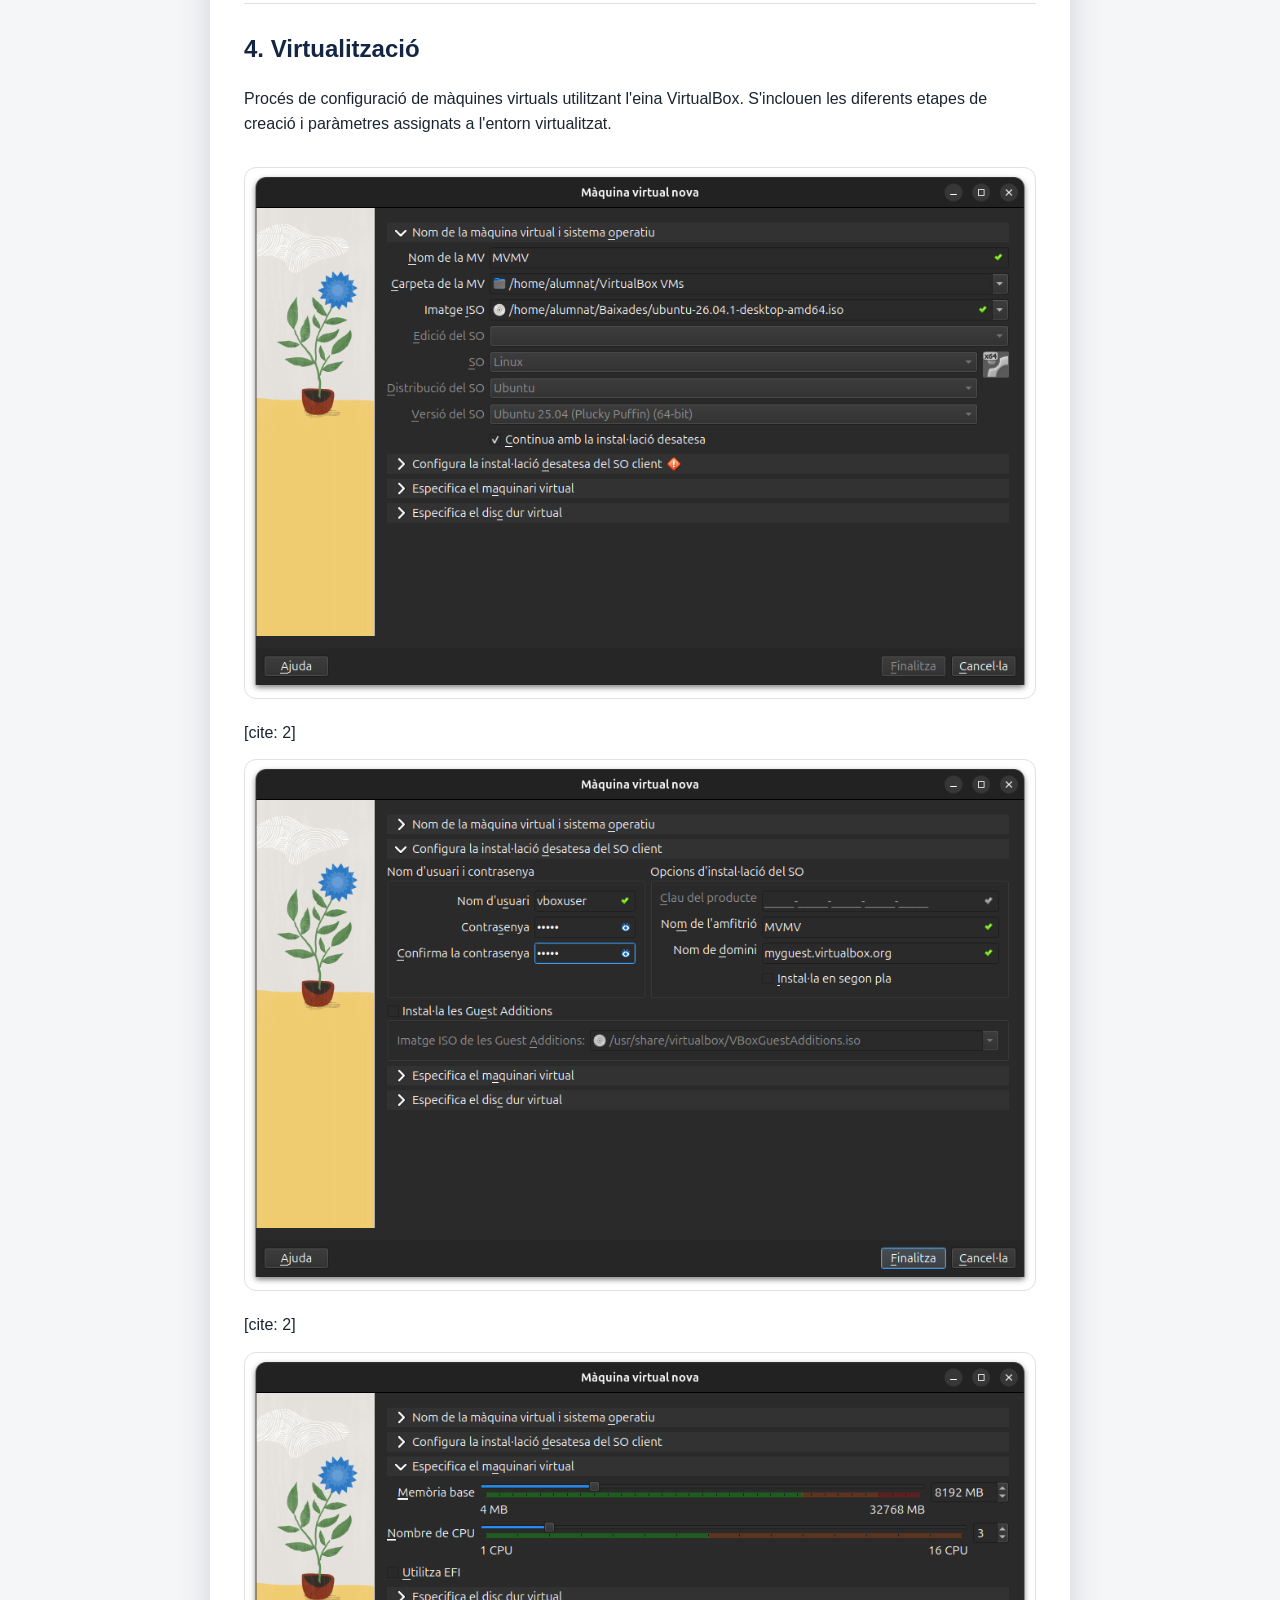
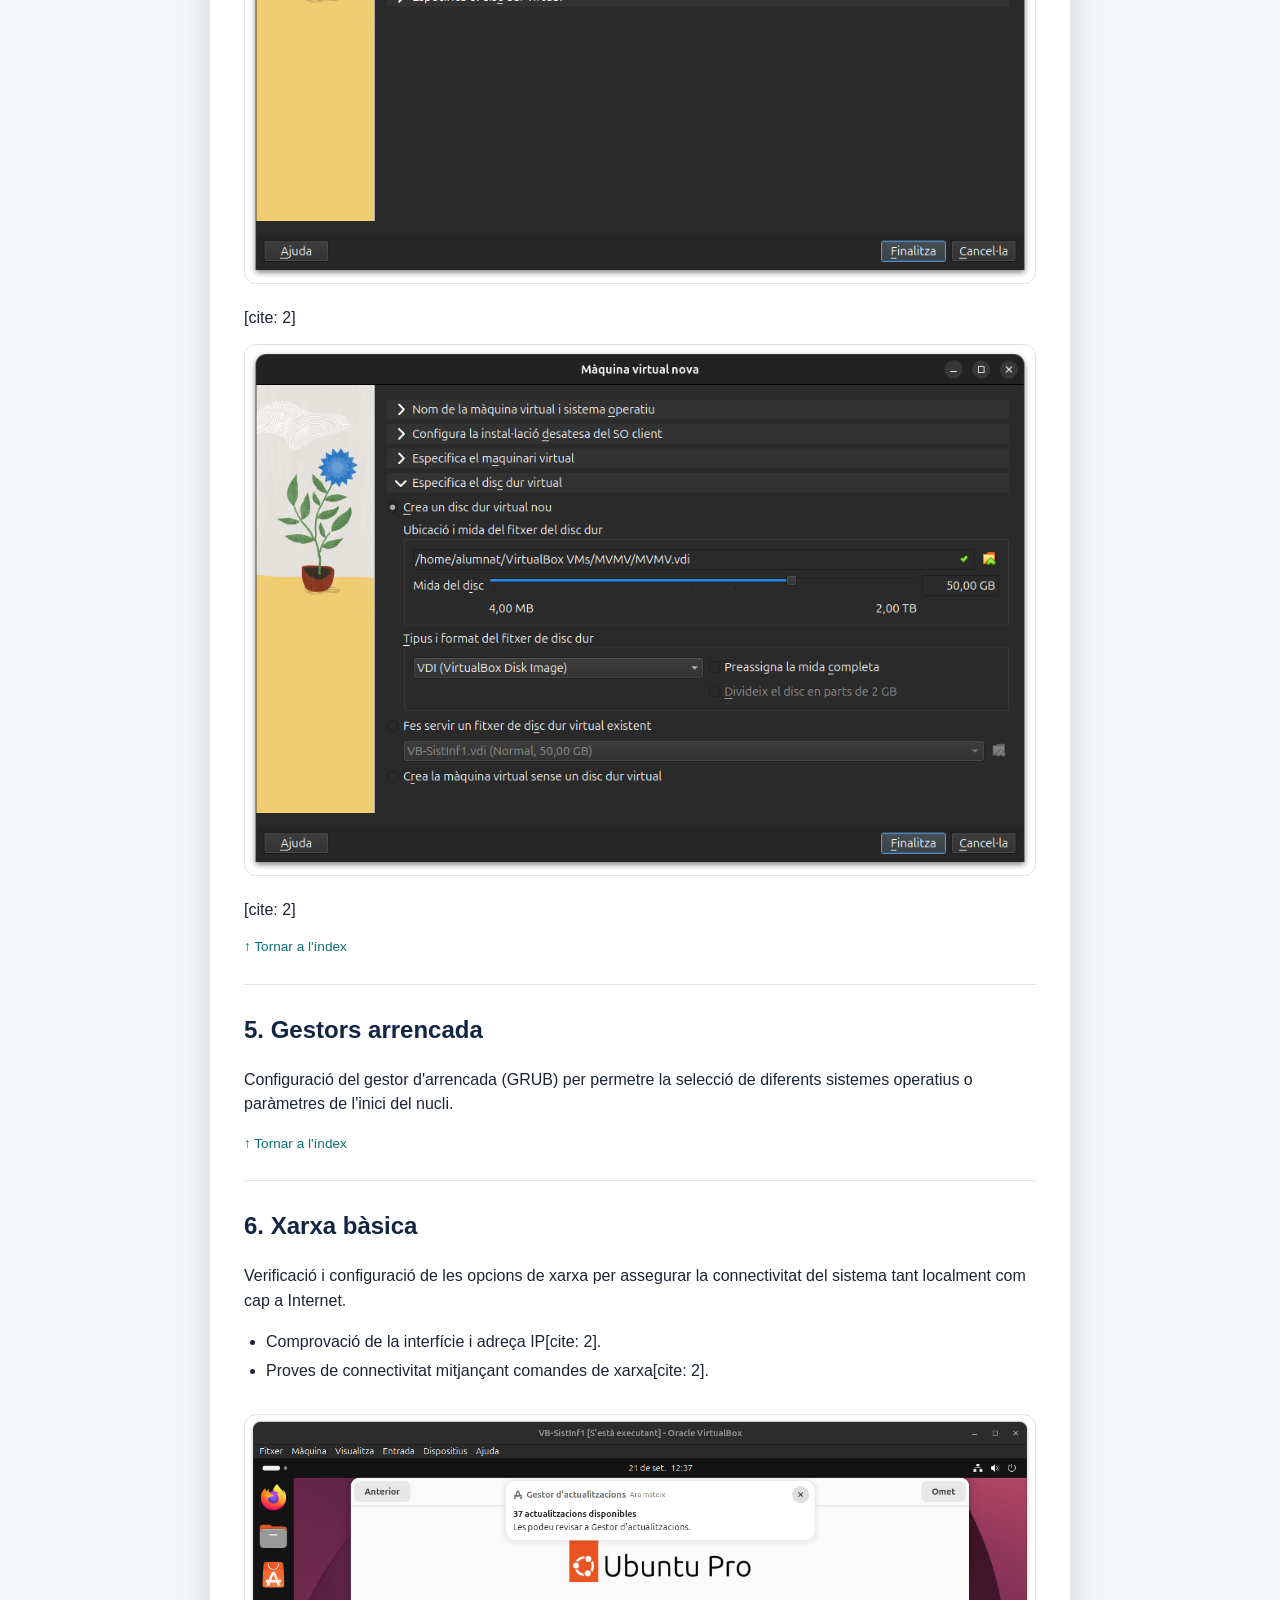
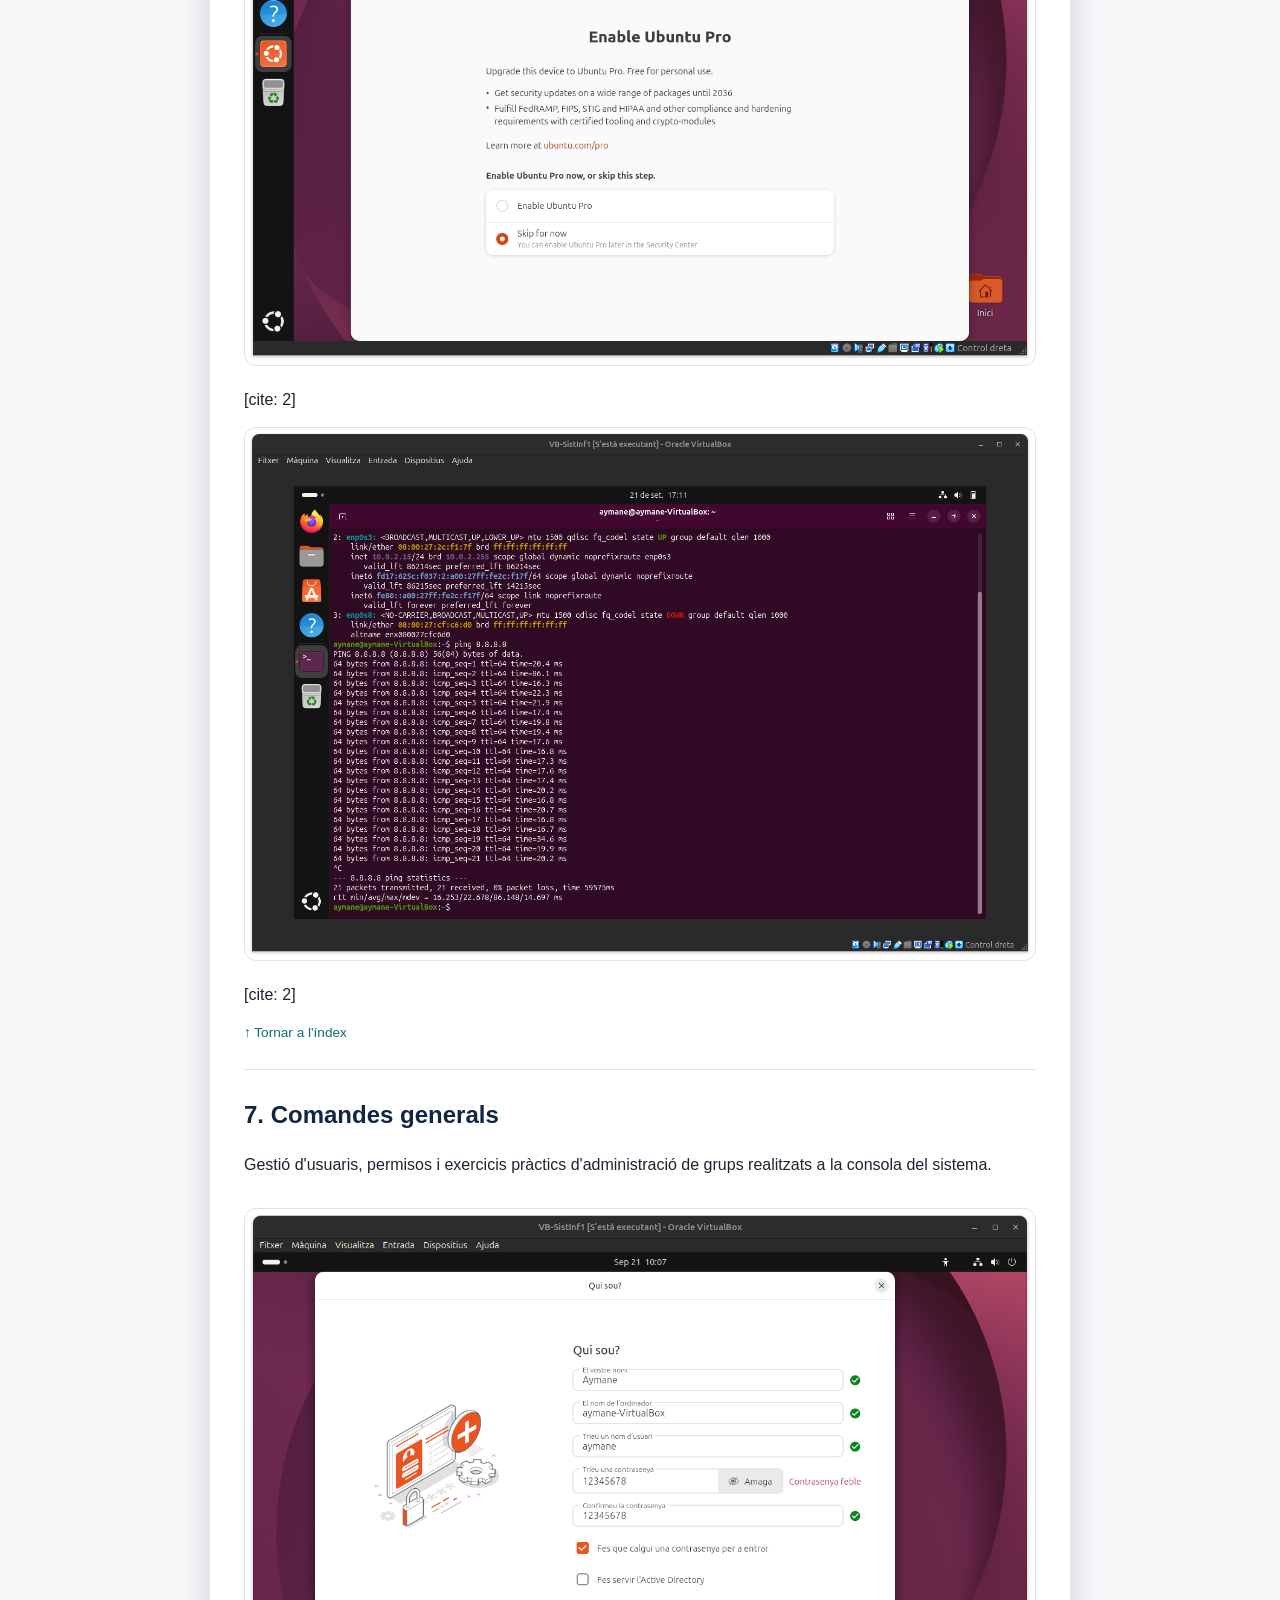
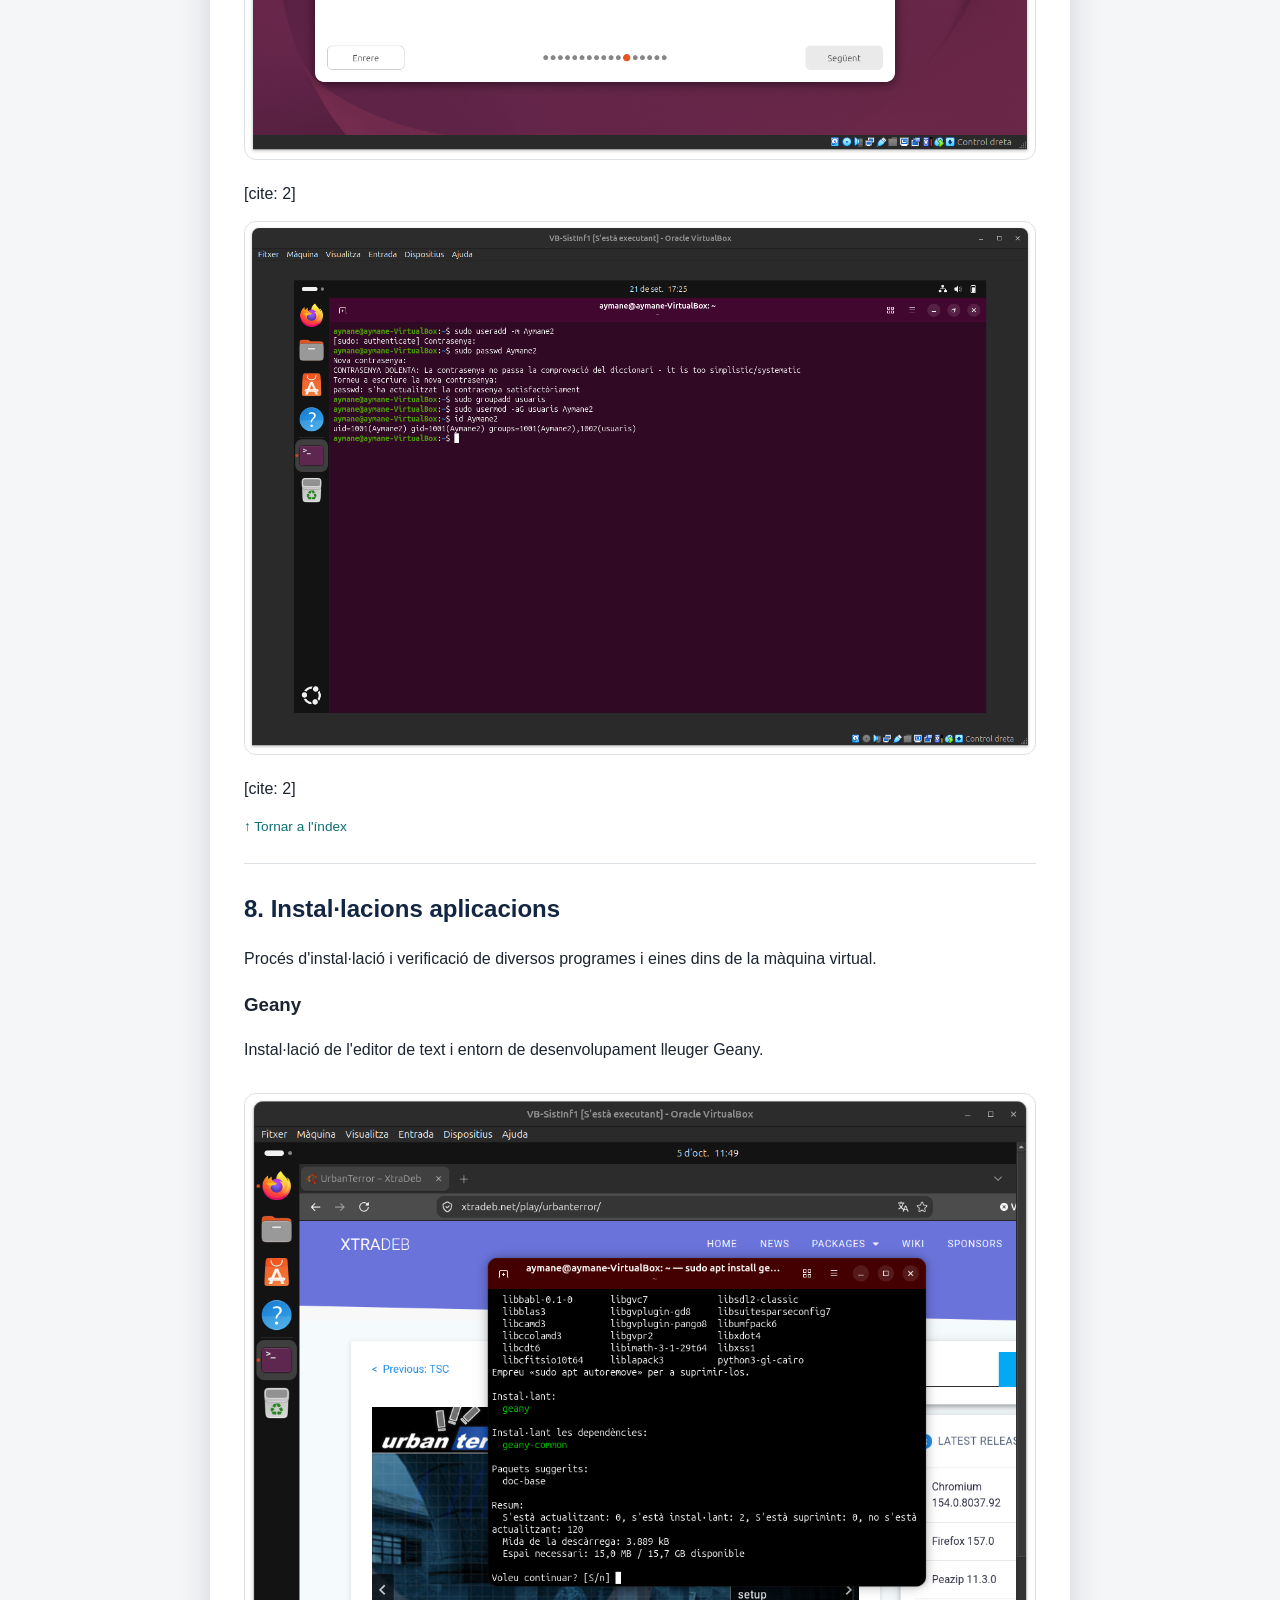
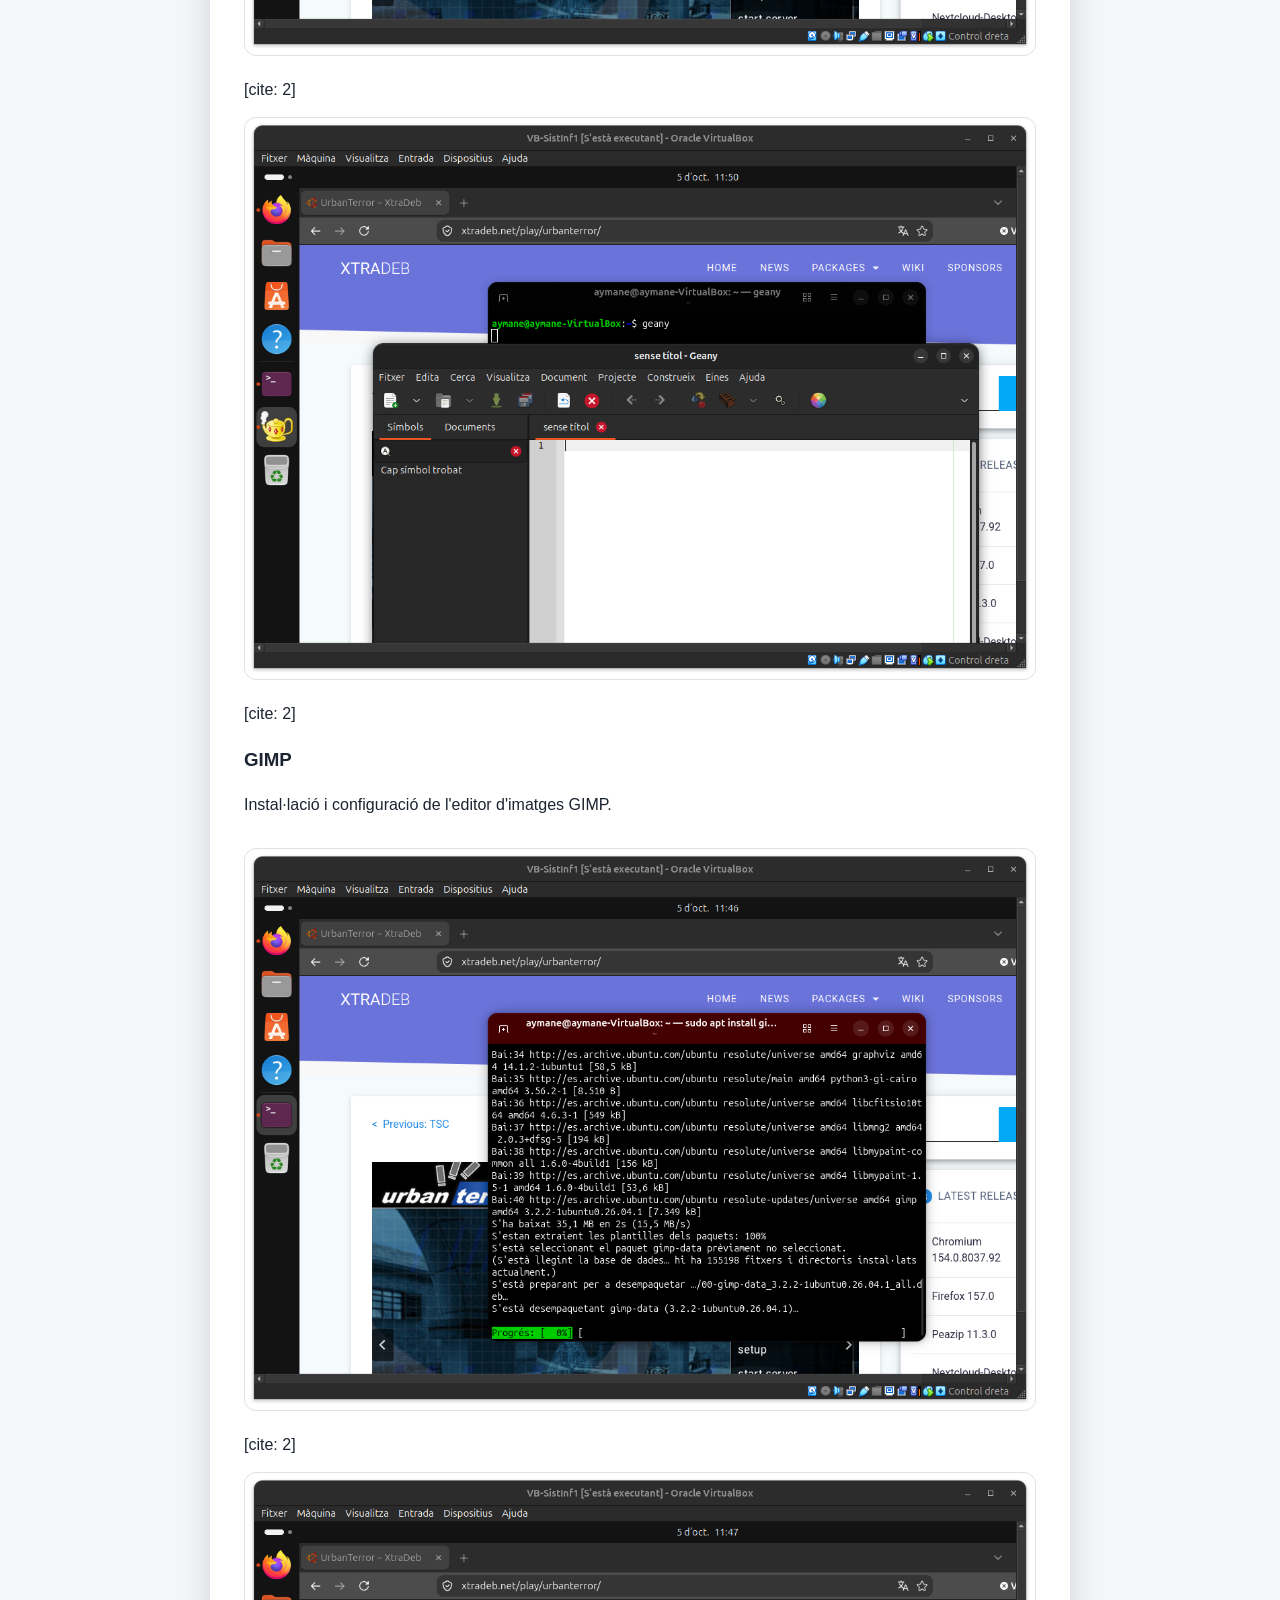
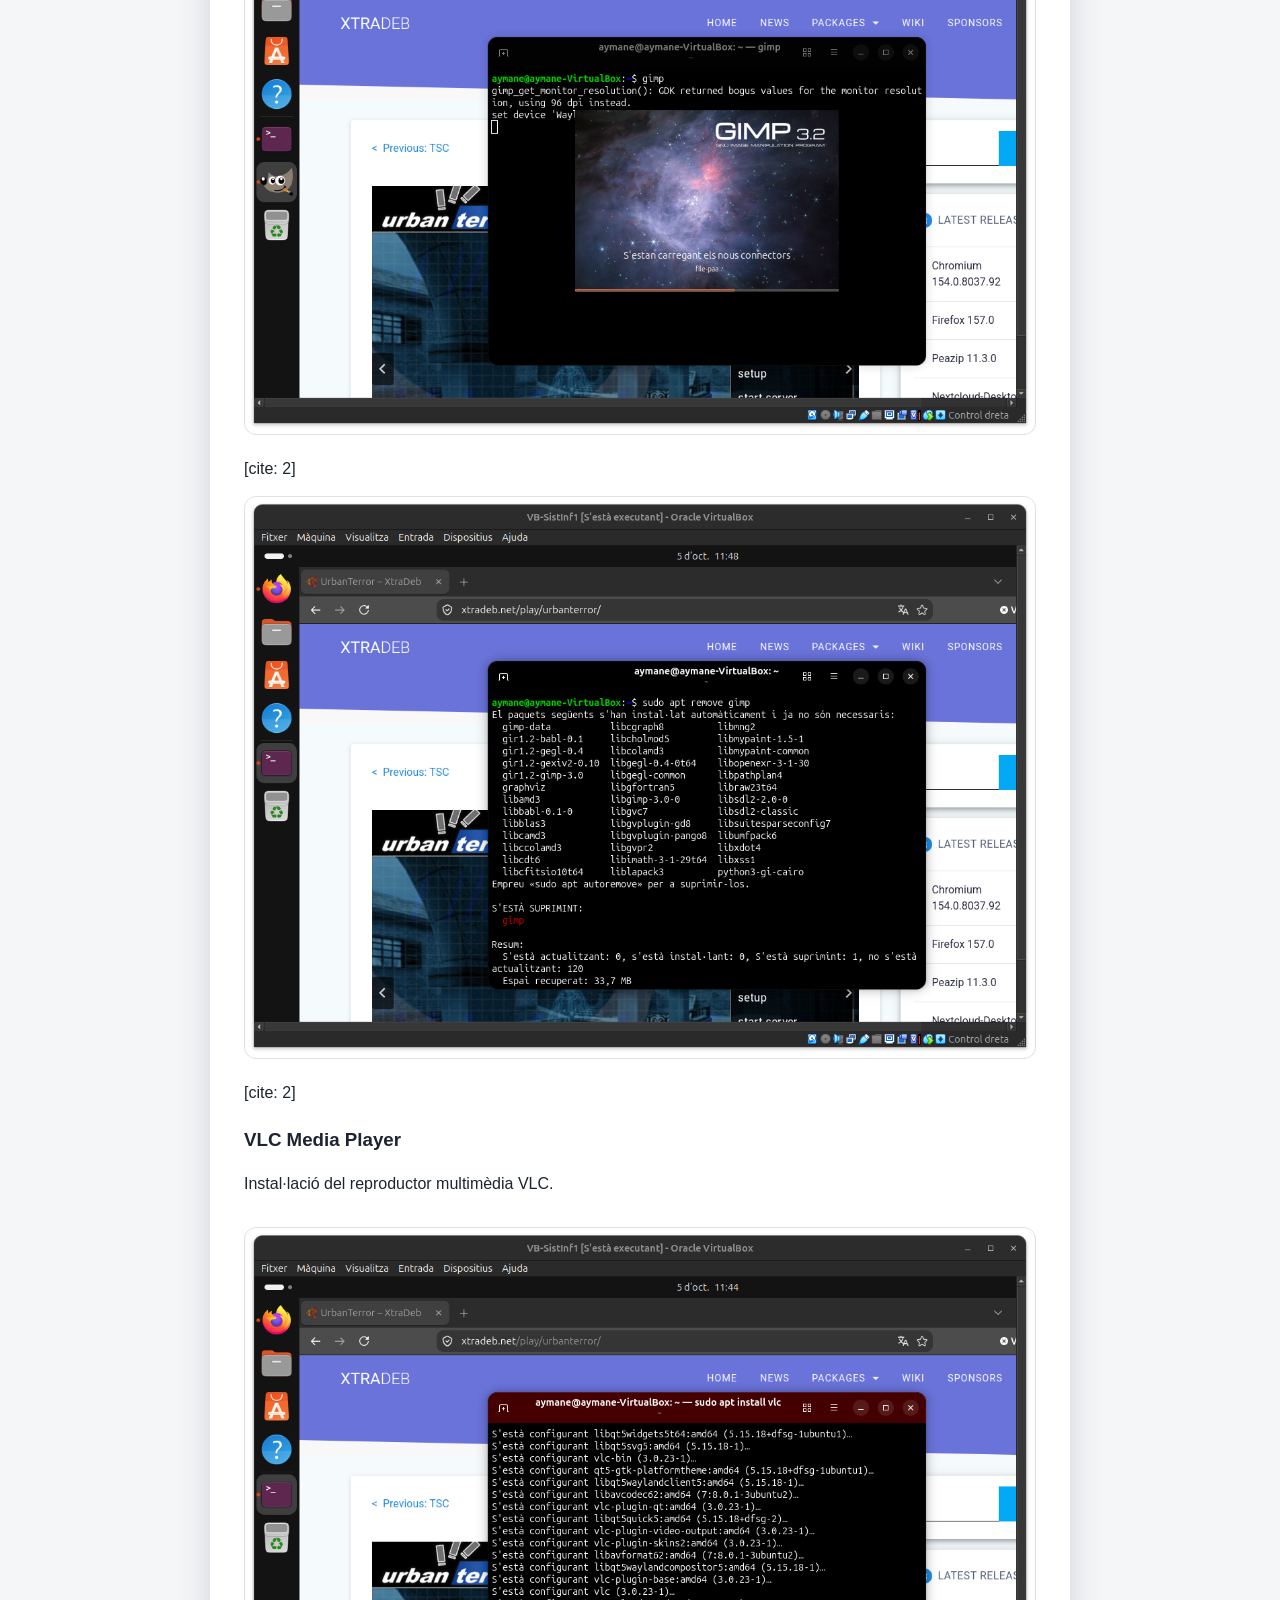
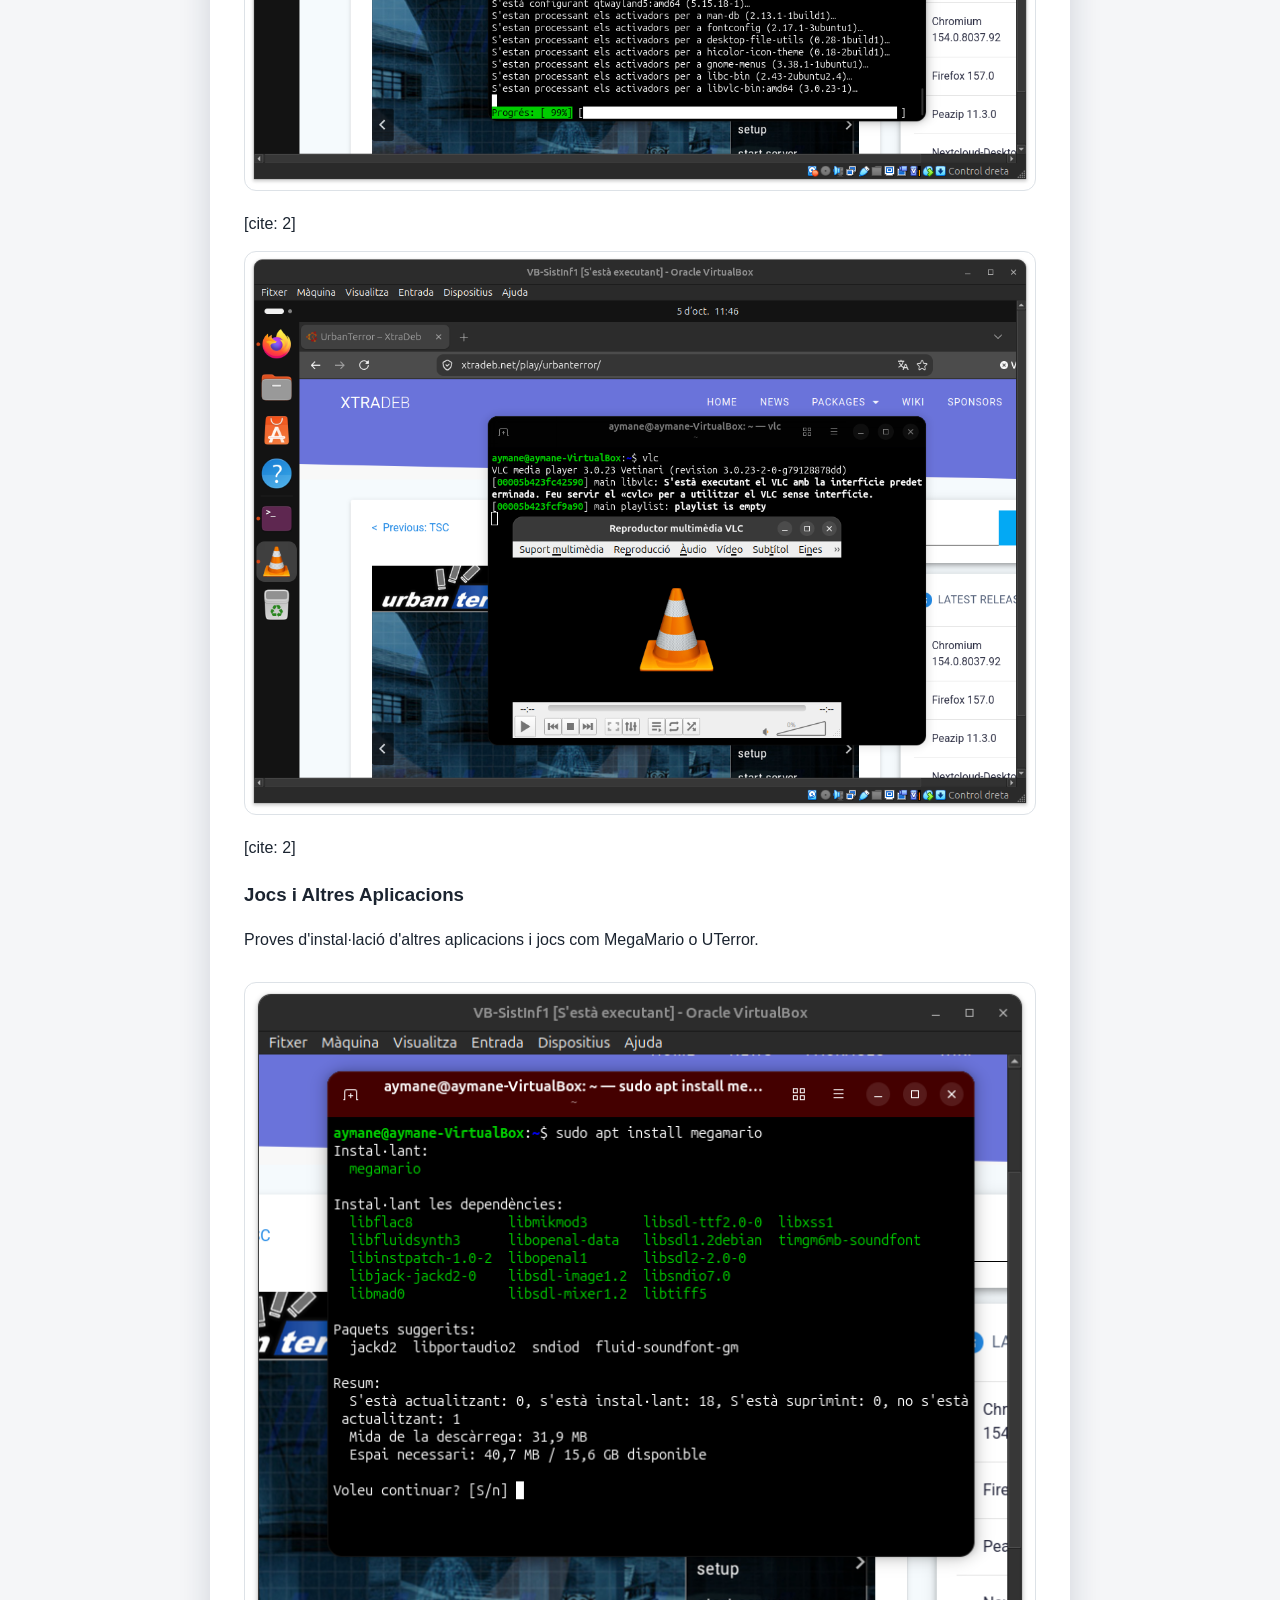
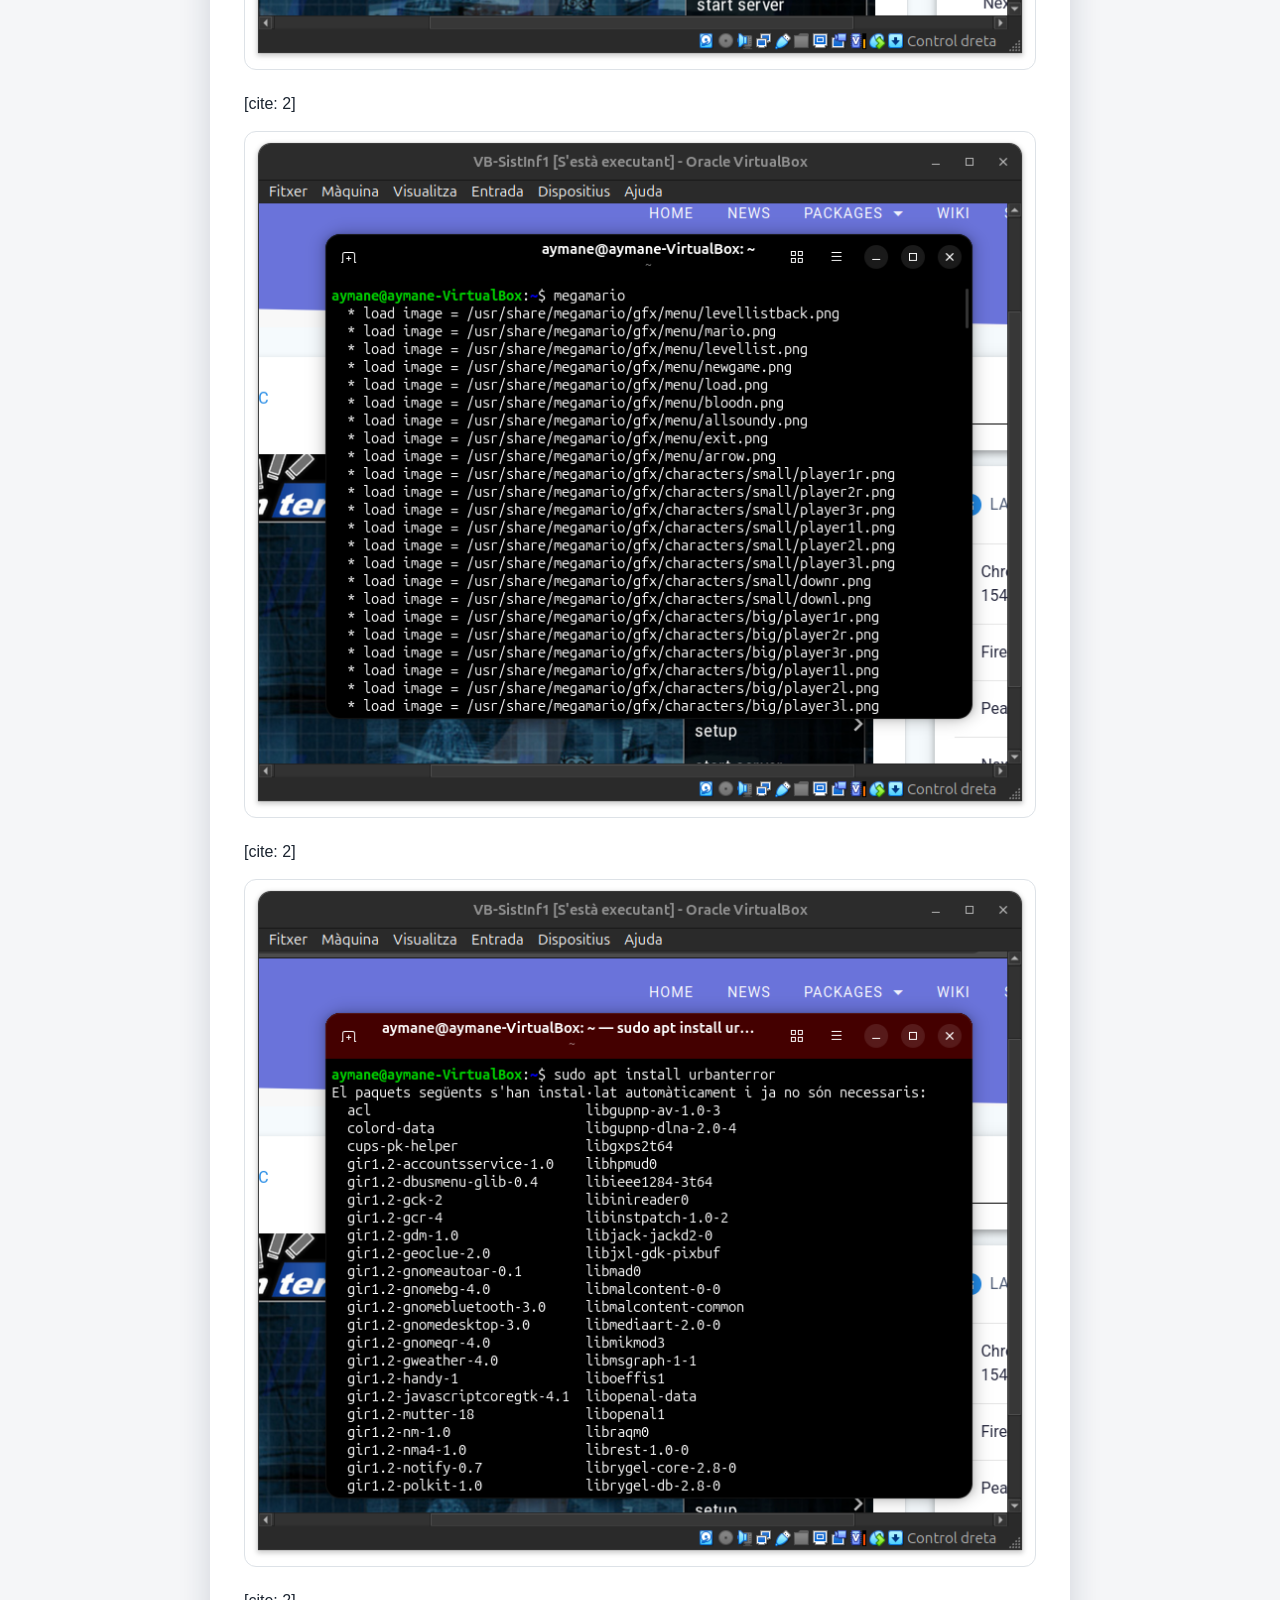
==== commit eefc3a52: "Revise sections and update content in index.html" ====
--- a/sprint1/index.html
+++ b/sprint1/index.html
@@ -29,76 +29,113 @@
         <tr><th>#</th><th>Apartat</th></tr>
       </thead>
       <tbody>
-        <tr><td>1</td><td><a href="#apartat1">Instal·lació del sistema operatiu</a></td></tr>
-        <tr><td>2</td><td><a href="#apartat2">Configuració de xarxa bàsica</a></td></tr>
-        <tr><td>3</td><td><a href="#apartat3">Creació d'usuaris i grups</a></td></tr>
-        <tr><td>4</td><td><a href="#apartat4">Comprovació final</a></td></tr>
+        <tr><td>1</td><td><a href="#apartat1">Instal·lació SO</a></td></tr>
+        <tr><td>2</td><td><a href="#apartat2">Punts de restauració</a></td></tr>
+        <tr><td>3</td><td><a href="#apartat3">Particions</a></td></tr>
+        <tr><td>4</td><td><a href="#apartat4">Virtualització</a></td></tr>
+        <tr><td>5</td><td><a href="#apartat5">Gestors d'arrencada</a></td></tr>
+        <tr><td>6</td><td><a href="#apartat6">Xarxa bàsica</a></td></tr>
+        <tr><td>7</td><td><a href="#apartat7">Comandes generals i usuaris</a></td></tr>
+        <tr><td>8</td><td><a href="#apartat8">Instal·lacions d'aplicacions</a></td></tr>
       </tbody>
     </table>
 
+    <!-- 1. Instal·lació SO -->
     <article class="apartat" id="apartat1">
-      <h2>1. Instal·lació del sistema operatiu</h2>
-      <p>Lorem ipsum dolor sit amet, consectetur adipiscing elit. Un cop arrencat
-         el suport d'instal·lació, cal seguir l'assistent i triar les opcions de
-         particionat abans de continuar. <strong>Aquest pas és irreversible</strong>,
-         així que revisa bé el disc de destinació.</p>
+      <h2>1. Instal·lació SO</h2>
+      <p>Procés d'instal·lació del sistema operatiu base pas a pas, des de la selecció d'idioma fins a la finalització de la còpia de fitxers de sistema.</p>
       <ul>
-        <li>Arrencar des del USB o la imatge ISO.</li>
-        <li>Triar l'idioma i la distribució de teclat.</li>
-        <li>Configurar el particionat del disc.</li>
-        <li>Esperar que finalitzi la còpia d'arxius i reiniciar.</li>
+        <li>Selecció de la imatge ISO i configuració del teclar[cite: 2].</li>
+        <li>Execució de l'assistent d'instal·lació[cite: 2].</li>
       </ul>
-      <img src="../img/Instal·lacióUbuntu3.png" alt="Captura de pantalla de l'assistent d'instal·lació">
-      <img src="../img/Instal·lacióUbuntu2.png" alt="Captura de pantalla de particions del disc">
-      <p>Sed do eiusmod tempor incididunt ut labore et dolore magna aliqua.
-         Un cop reiniciat el sistema, comprova que arrenca correctament i que
-         reconeix tot el maquinari abans de continuar amb el següent apartat.</p>
+      <img src="../img/Instal·lacióUbuntu1.png" alt="Procés d'instal·lació d'Ubuntu - Pas 1">[cite: 2]
+      <img src="../img/Instal·lacióUbuntu2.png" alt="Procés d'instal·lació d'Ubuntu - Pas 2">[cite: 2]
+      <img src="../img/Instal·lacióUbuntu3.png" alt="Procés d'instal·lació d'Ubuntu - Pas 3">[cite: 2]
       <p class="tornar-index"><a href="#index-apartats">↑ Tornar a l'índex</a></p>
     </article>
+
+    <!-- 2. Punts de restauració -->
     <article class="apartat" id="apartat2">
-      <h2>2. Configuració de xarxa bàsica</h2>
-      <p>Ut enim ad minim veniam, quis nostrud exercitation ullamco laboris nisi
-         ut aliquip ex ea commodo consequat. La configuració de xarxa és
-         <strong>imprescindible</strong> per poder actualitzar el sistema i
-         instal·lar programari nou.</p>
-      <ul>
-        <li>Comprovar l'adreça IP assignada amb <code>ip a</code>.</li>
-        <li>Configurar una IP estàtica si el servei ho requereix.</li>
-        <li>Verificar la connectivitat amb <code>ping</code>.</li>
-      </ul>
-      <img src="../img/Xarxa2.png" alt="Captura de pantalla de la terminal amb la IP i ping 8.8.8.8">
-      <p>Duis aute irure dolor in reprehenderit in voluptate velit esse cillum
-         dolore eu fugiat nulla pariatur. Excepteur sint occaecat cupidatat non
-         proident, sunt in culpa qui officia deserunt mollit anim id est laborum.</p>
+      <h2>2. Punts de restauració</h2>
+      <p>Creació i gestió de punts de restauració o <em>snapshots</em> per poder recuperar l'estat anterior del sistema davant qualsevol fallada o configuració errònia.</p>
       <p class="tornar-index"><a href="#index-apartats">↑ Tornar a l'índex</a></p>
     </article>
+
+    <!-- 3. Particions -->
     <article class="apartat" id="apartat3">
-      <h2>3. Creació d'usuaris i grups</h2>
-      <p>At vero eos et accusamus et iusto odio dignissimos ducimus qui
-         blanditiis praesentium voluptatum deleniti atque corrupti. Cada
-         usuari nou s'hauria d'assignar al <strong>grup mínim necessari</strong>
-         segons les tasques que ha de fer.</p>
-      <img src="../img/Grups2.png" alt="Captura de pantalla de la gestió d'usuaris">
-      <ul>
-        <li>Crear l'usuari amb <code>useradd</code>.</li>
-        <li>Assignar contrasenya amb <code>passwd</code>.</li>
-        <li>Afegir l'usuari als grups necessaris amb <code>usermod -aG</code>.</li>
-      </ul>
+      <h2>3. Particions</h2>
+      <p>Estructuració del disc dur, definició de taules de particions i assignació dels punts de muntatge corresponents per al correcte funcionament del SO.</p>
       <p class="tornar-index"><a href="#index-apartats">↑ Tornar a l'índex</a></p>
     </article>
+
+    <!-- 4. Virtualització -->
     <article class="apartat" id="apartat4">
-      <h2>4. Comprovació final</h2>
-      <p>Et harum quidem rerum facilis est et expedita distinctio. Nam libero
-         tempore, cum soluta nobis est eligendi optio cumque nihil impedit.
-         Abans de donar per acabat el sprint, revisa aquest resum:</p>
+      <h2>4. Virtualització</h2>
+      <p>Procés de configuració de màquines virtuals utilitzant l'eina VirtualBox. S'inclouen les diferents etapes de creació i paràmetres assignats a l'entorn virtualitzat.</p>
+      <img src="../img/VB1.png" alt="Configuració de VirtualBox - Captura 1">[cite: 2]
+      <img src="../img/VB2.png" alt="Configuració de VirtualBox - Captura 2">[cite: 2]
+      <img src="../img/VB3.png" alt="Configuració de VirtualBox - Captura 3">[cite: 2]
+      <img src="../img/VB4.png" alt="Configuració de VirtualBox - Captura 4">[cite: 2]
+      <p class="tornar-index"><a href="#index-apartats">↑ Tornar a l'índex</a></p>
+    </article>
+
+    <!-- 5. Gestors d'arrencada -->
+    <article class="apartat" id="apartat5">
+      <h2>5. Gestors arrencada</h2>
+      <p>Configuració del gestor d'arrencada (GRUB) per permetre la selecció de diferents sistemes operatius o paràmetres de l'inici del nucli.</p>
+      <p class="tornar-index"><a href="#index-apartats">↑ Tornar a l'índex</a></p>
+    </article>
+
+    <!-- 6. Xarxa bàsica -->
+    <article class="apartat" id="apartat6">
+      <h2>6. Xarxa bàsica</h2>
+      <p>Verificació i configuració de les opcions de xarxa per assegurar la connectivitat del sistema tant localment com cap a Internet.</p>
       <ul>
-        <li>El sistema arrenca sense errors.</li>
-        <li>La xarxa respon correctament als <em>pings</em>.</li>
-        <li><strong>Els usuaris i grups creats coincideixen amb l'enunciat.</strong></li>
+        <li>Comprovació de la interfície i adreça IP[cite: 2].</li>
+        <li>Proves de connectivitat mitjançant comandes de xarxa[cite: 2].</li>
       </ul>
-      <p>Nemo enim ipsam voluptatem quia voluptas sit aspernatur aut odit aut
-         fugit, sed quia consequuntur magni dolores eos qui ratione voluptatem
-         sequi nesciunt.</p>
+      <img src="../img/Xarxa1.png" alt="Configuració de xarxa bàsica - Captura 1">[cite: 2]
+      <img src="../img/Xarxa2.png" alt="Configuració de xarxa bàsica - Captura 2">[cite: 2]
+      <p class="tornar-index"><a href="#index-apartats">↑ Tornar a l'índex</a></p>
+    </article>
+
+    <!-- 7. Comandes generals -->
+    <article class="apartat" id="apartat7">
+      <h2>7. Comandes generals</h2>
+      <p>Gestió d'usuaris, permisos i exercicis pràctics d'administració de grups realitzats a la consola del sistema.</p>
+      <img src="../img/Grups1.png" alt="Gestió d'usuaris i grups - Captura 1">[cite: 2]
+      <img src="../img/Grups2.png" alt="Gestió d'usuaris i grups - Captura 2">[cite: 2]
+      <p class="tornar-index"><a href="#index-apartats">↑ Tornar a l'índex</a></p>
+    </article>
+
+    <!-- 8. Instal·lacions aplicacions -->
+    <article class="apartat" id="apartat8">
+      <h2>8. Instal·lacions aplicacions</h2>
+      <p>Procés d'instal·lació i verificació de diversos programes i eines dins de la màquina virtual.</p>
+
+      <h3>Geany</h3>
+      <p>Instal·lació de l'editor de text i entorn de desenvolupament lleuger Geany.</p>
+      <img src="../img/GEANY.png" alt="Instal·lació de Geany - Pas 1">[cite: 2]
+      <img src="../img/GEANY2.png" alt="Instal·lació de Geany - Pas 2">[cite: 2]
+
+      <h3>GIMP</h3>
+      <p>Instal·lació i configuració de l'editor d'imatges GIMP.</p>
+      <img src="../img/GIMP.png" alt="Instal·lació de GIMP - Pas 1">[cite: 2]
+      <img src="../img/GIMP2.png" alt="Instal·lació de GIMP - Pas 2">[cite: 2]
+      <img src="../img/GIMP3.png" alt="Instal·lació de GIMP - Pas 3">[cite: 2]
+
+      <h3>VLC Media Player</h3>
+      <p>Instal·lació del reproductor multimèdia VLC.</p>
+      <img src="../img/VLC.png" alt="Instal·lació de VLC - Pas 1">[cite: 2]
+      <img src="../img/VLC2.png" alt="Instal·lació de VLC - Pas 2">[cite: 2]
+
+      <h3>Jocs i Altres Aplicacions</h3>
+      <p>Proves d'instal·lació d'altres aplicacions i jocs com MegaMario o UTerror.</p>
+      <img src="../img/MMARIO.png" alt="Instal·lació de MegaMario - Pas 1">[cite: 2]
+      <img src="../img/MMARIO2.png" alt="Instal·lació de MegaMario - Pas 2">[cite: 2]
+      <img src="../img/UTERROR.png" alt="Instal·lació de UTerror - Pas 1">[cite: 2]
+      <img src="../img/UTERROR2.png" alt="Instal·lació de UTerror - Pas 2">[cite: 2]
+
       <p class="tornar-index"><a href="#index-apartats">↑ Tornar a l'índex</a></p>
     </article>
   </section>
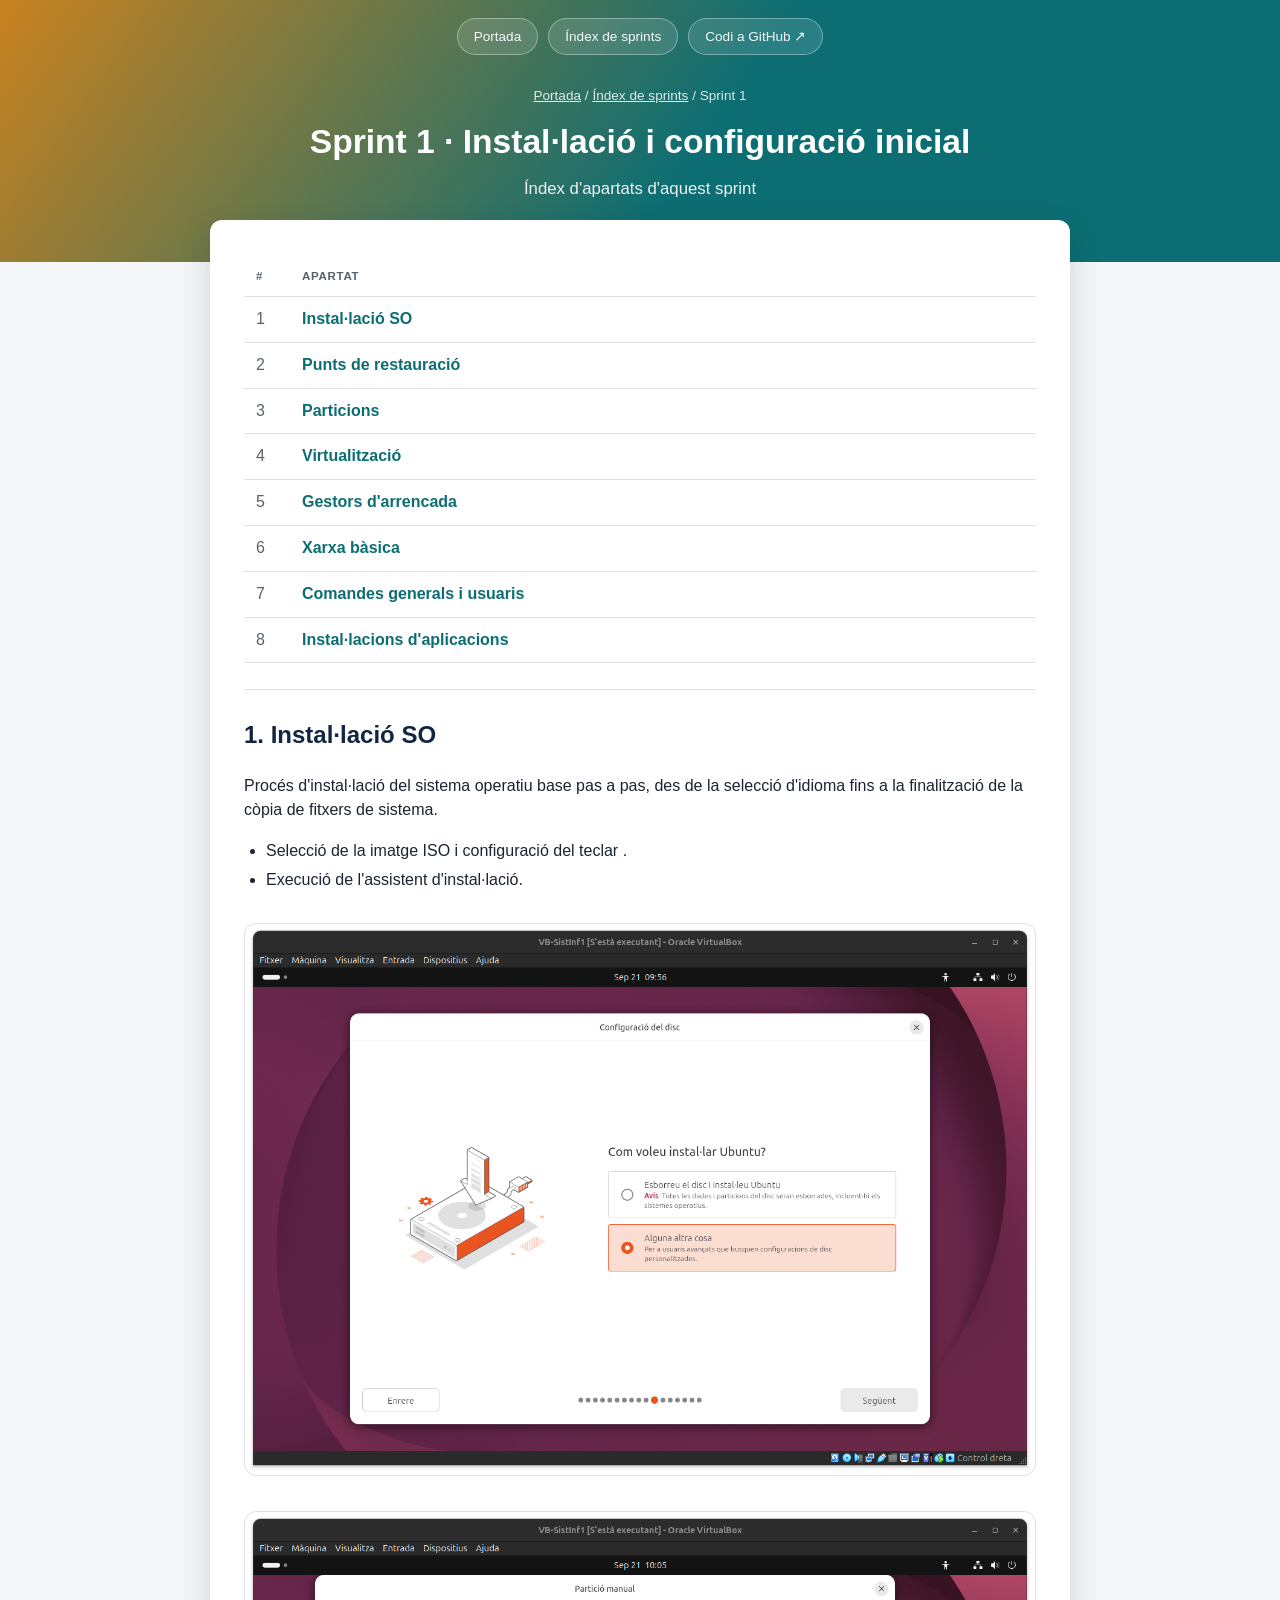
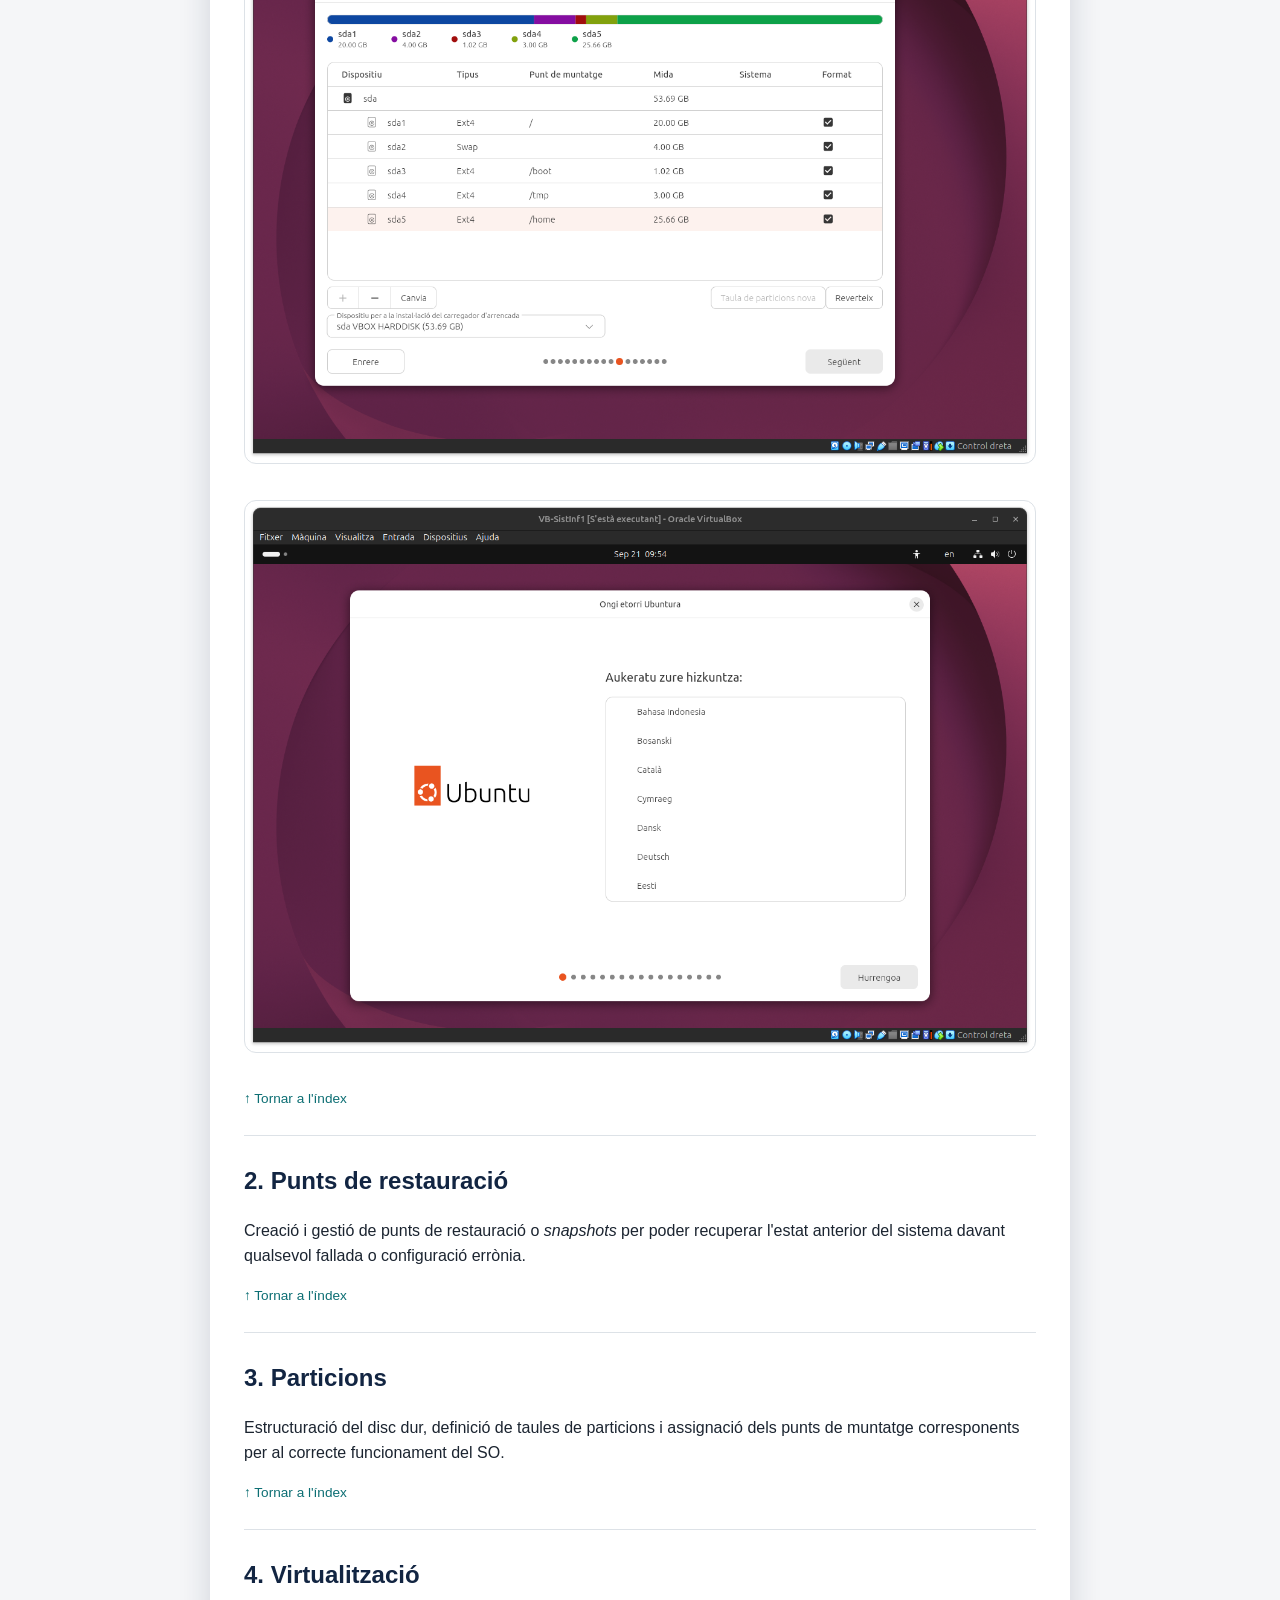
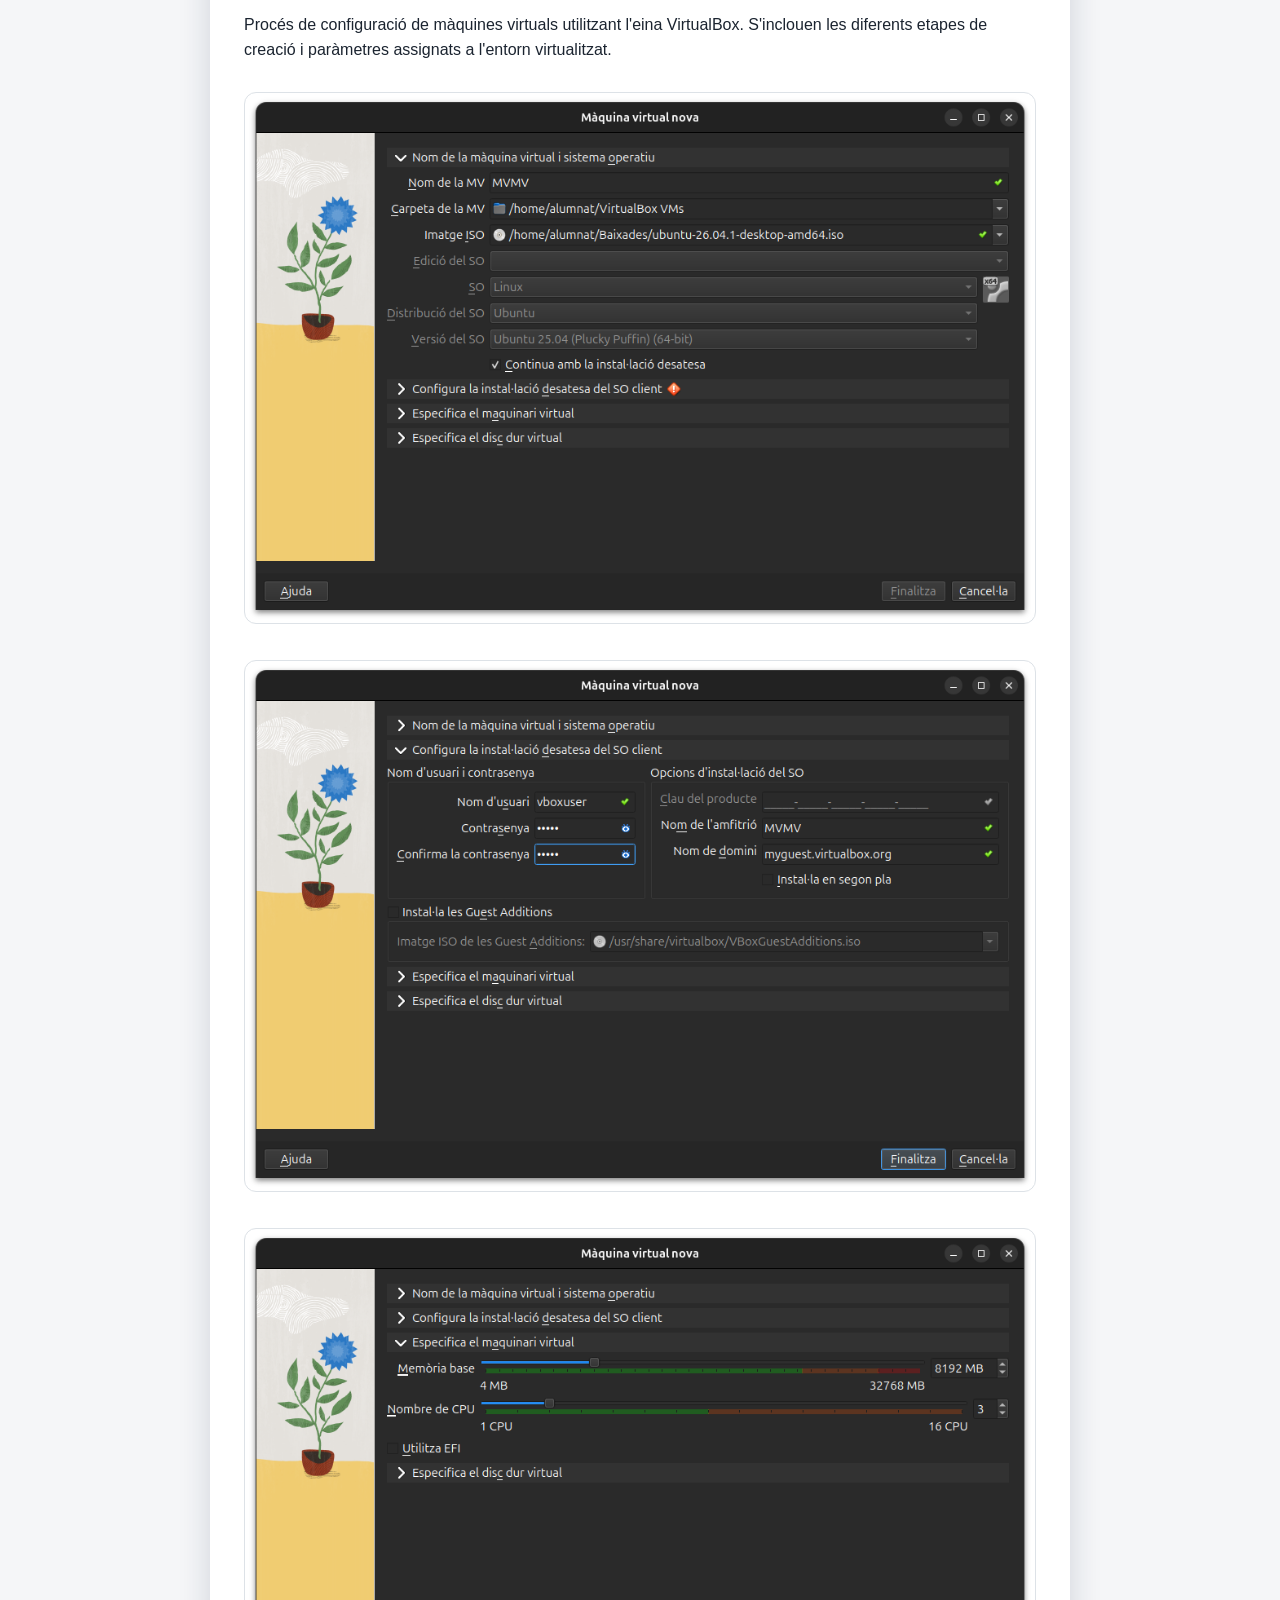
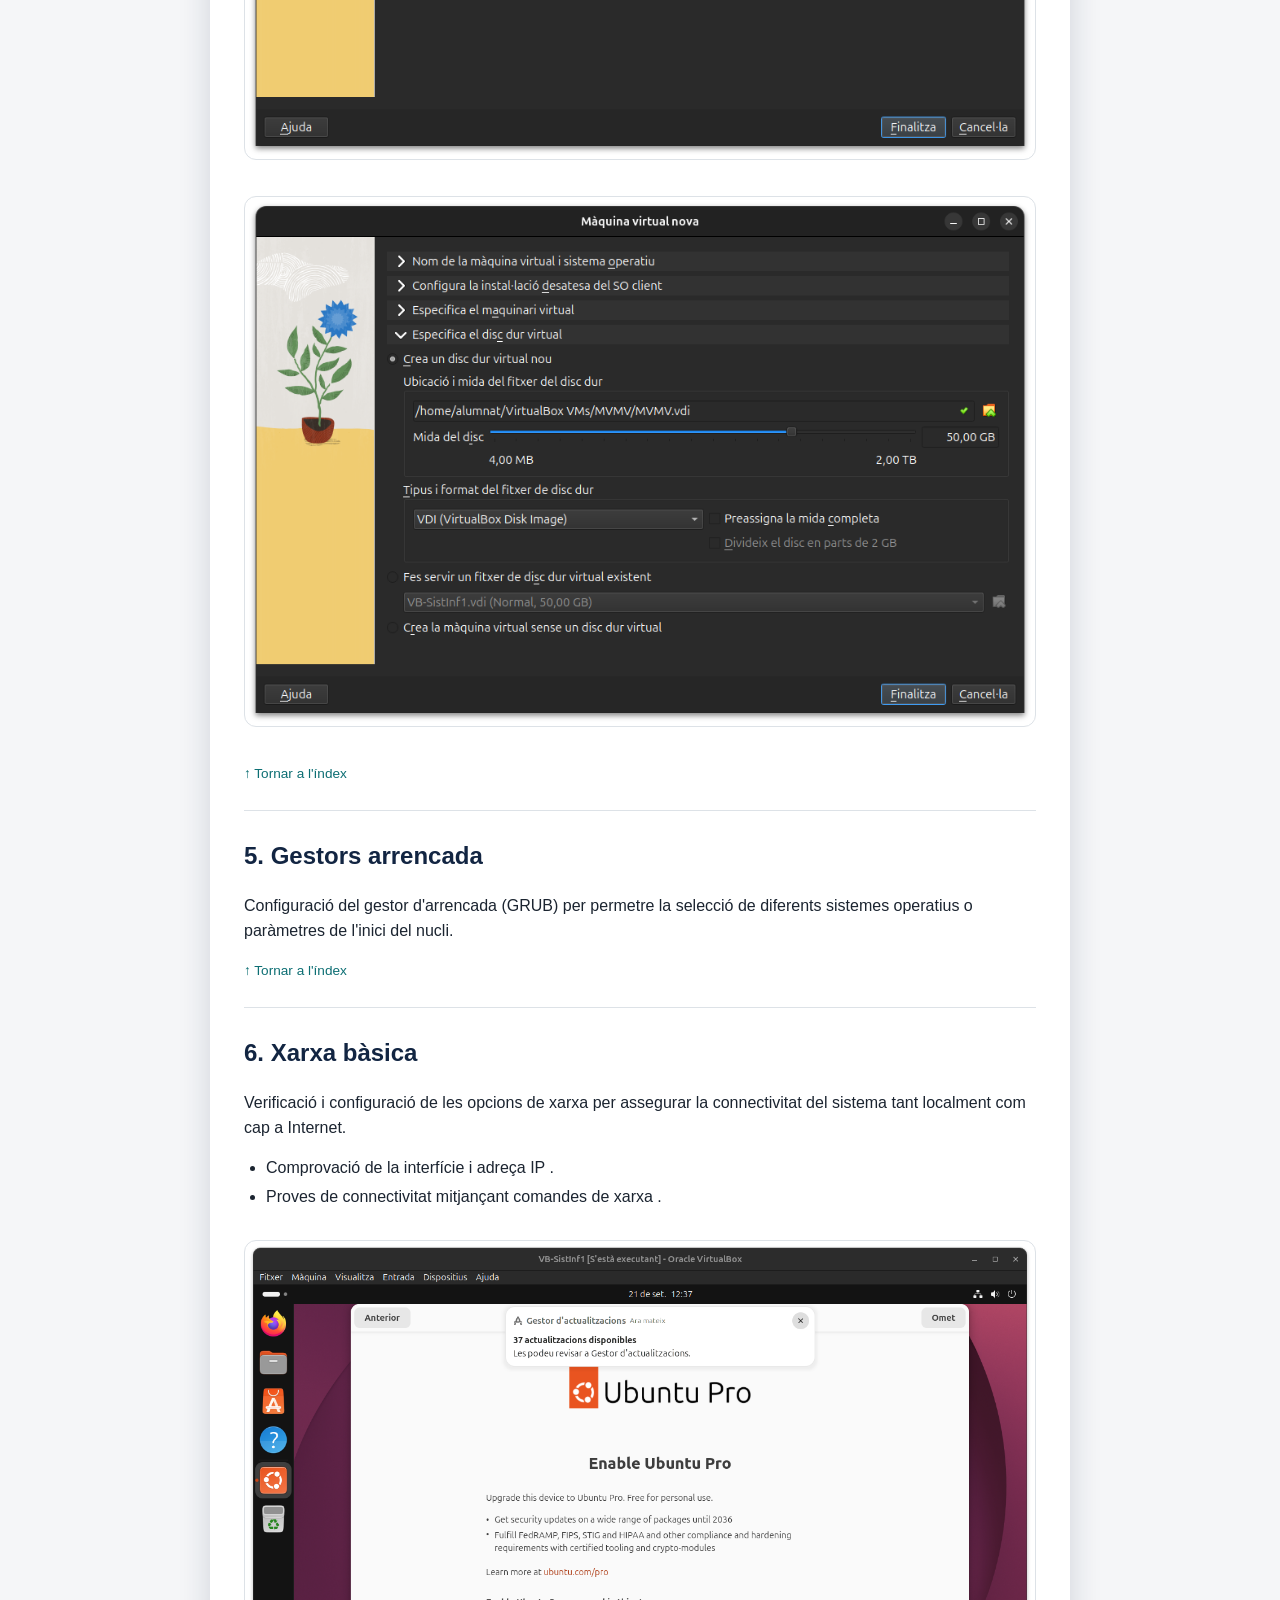
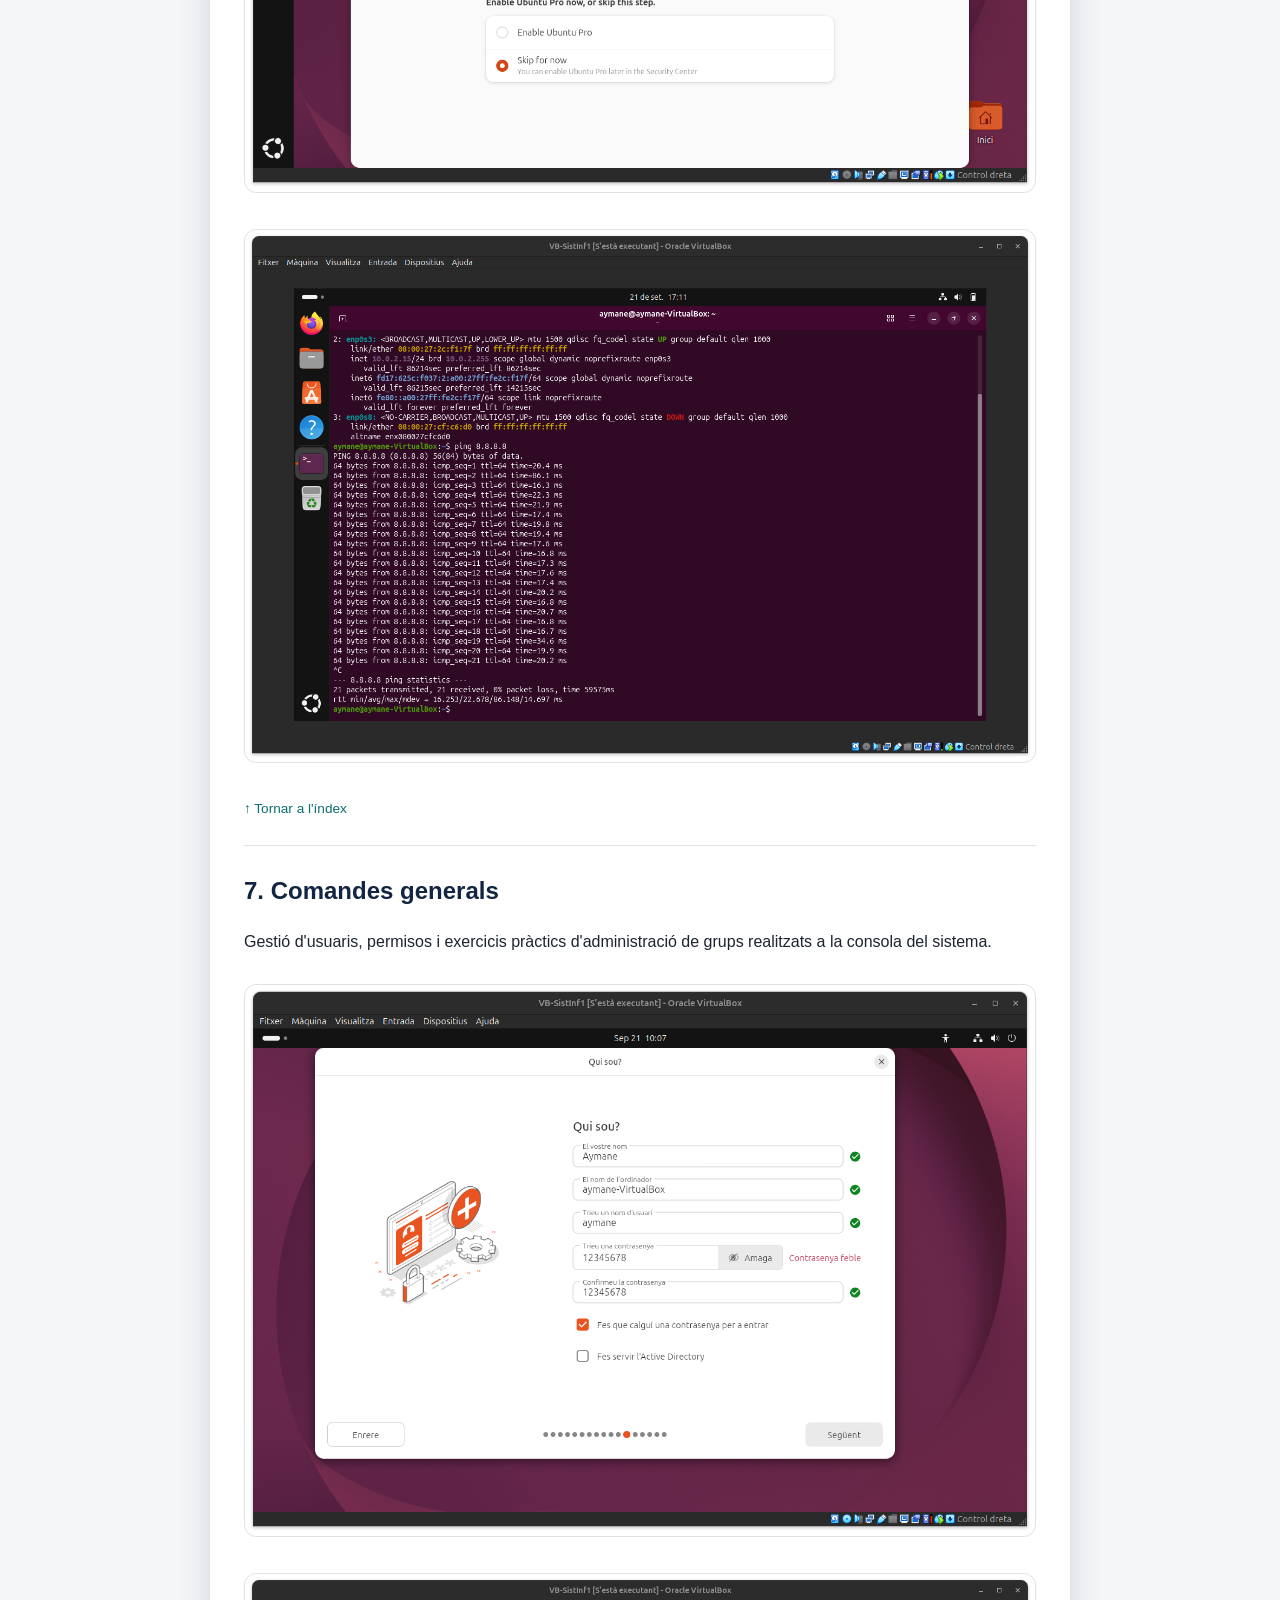
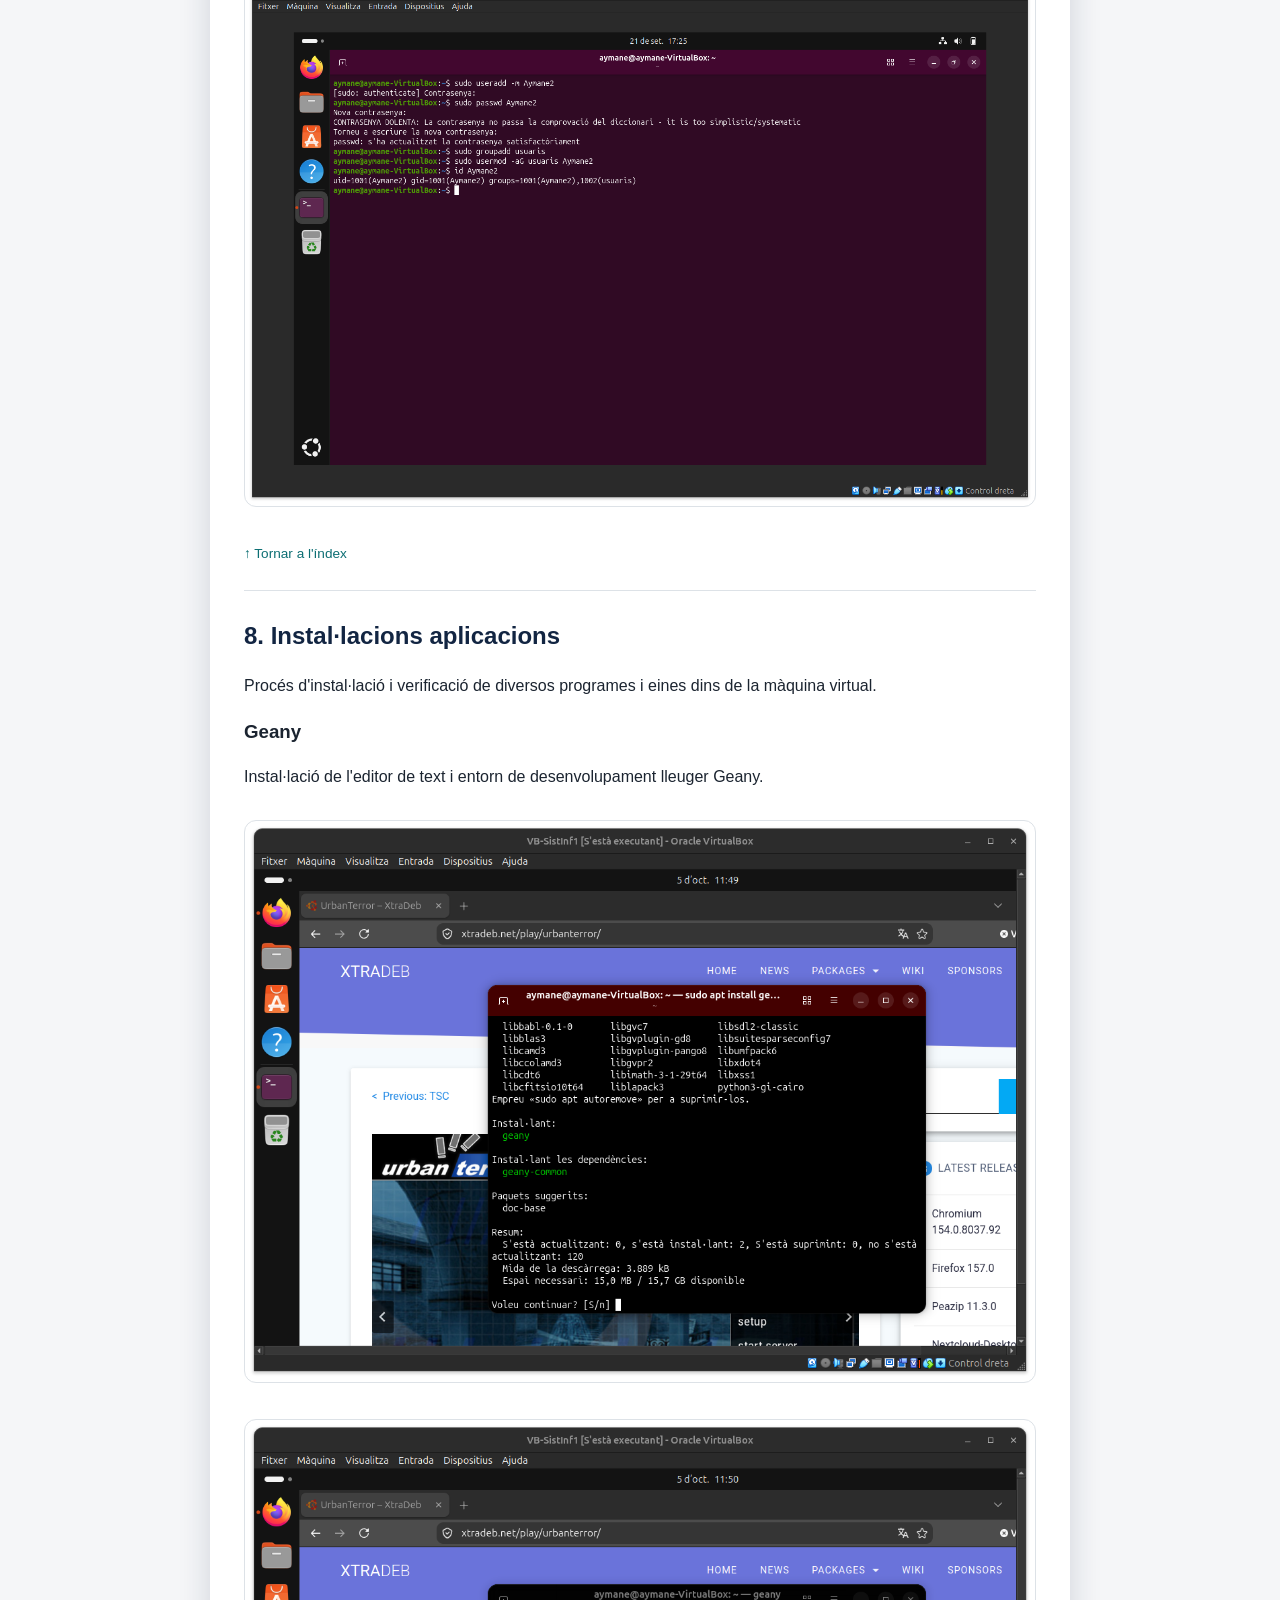
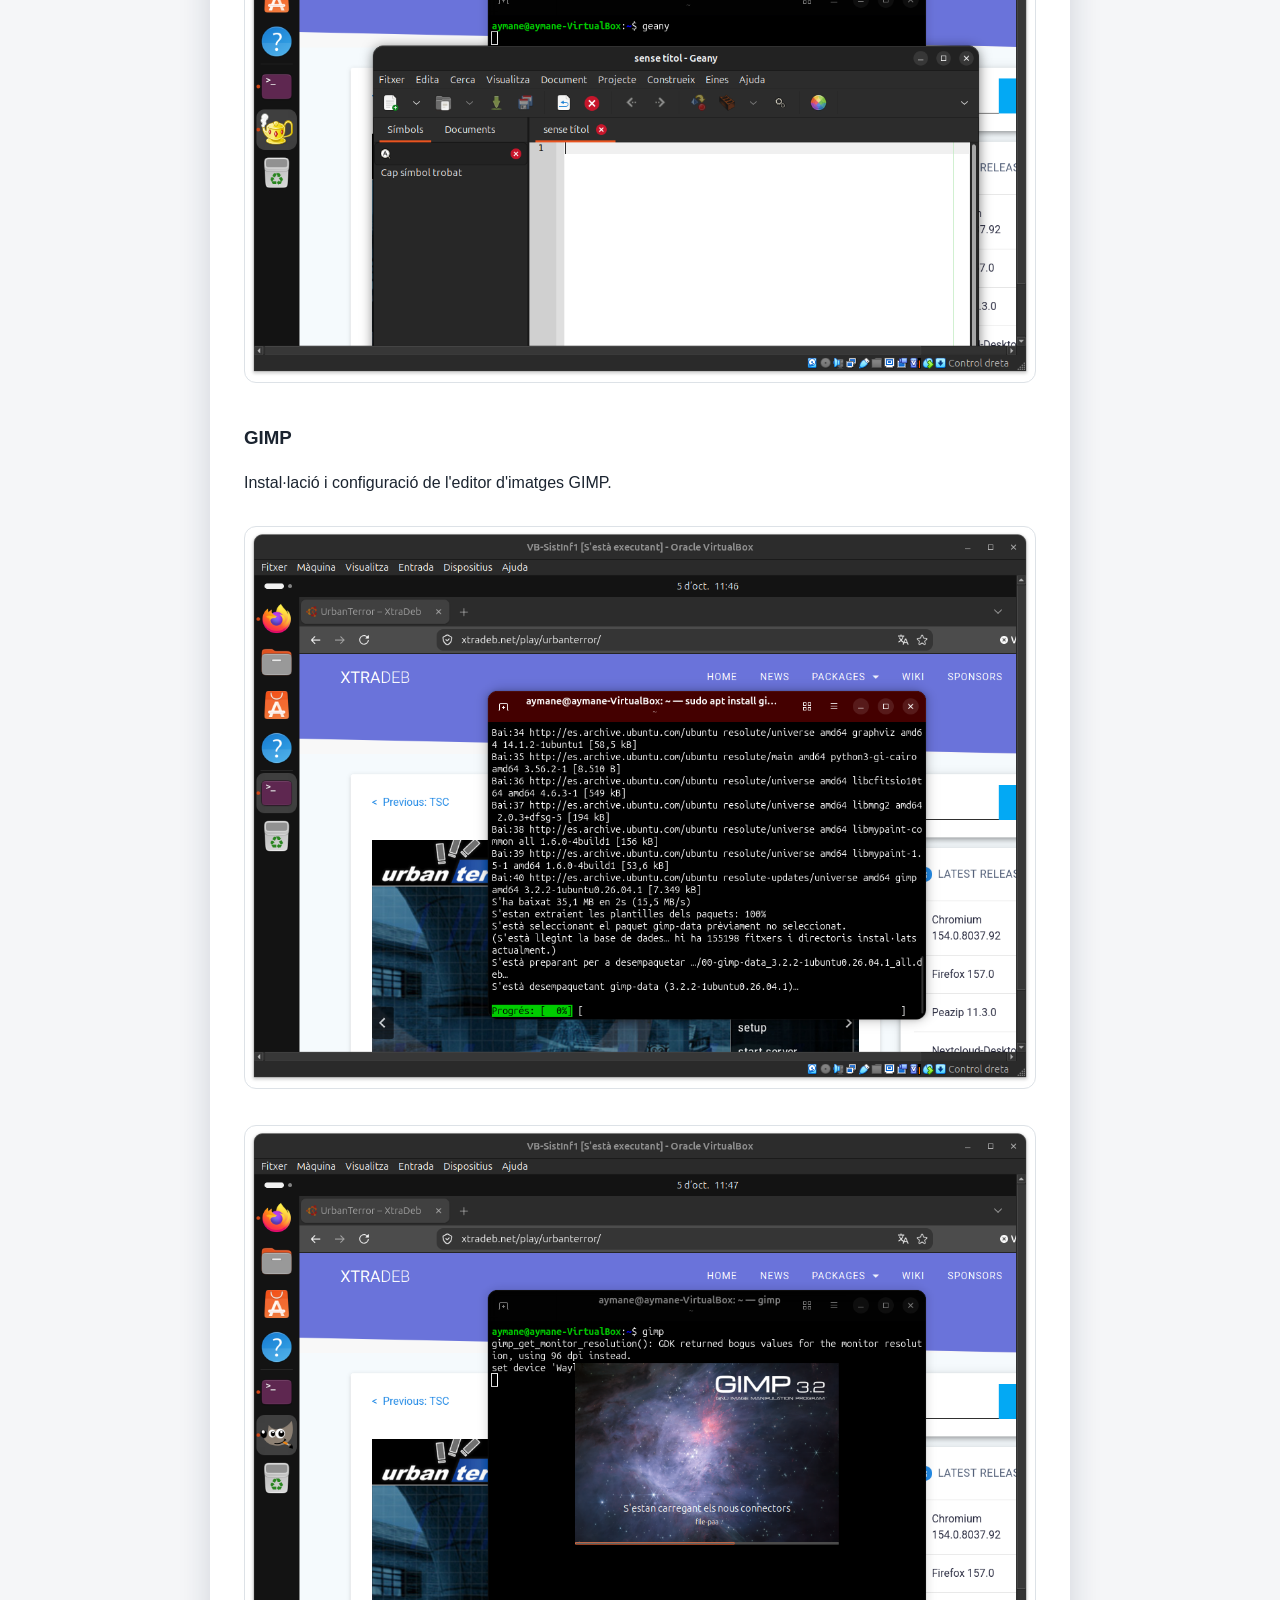
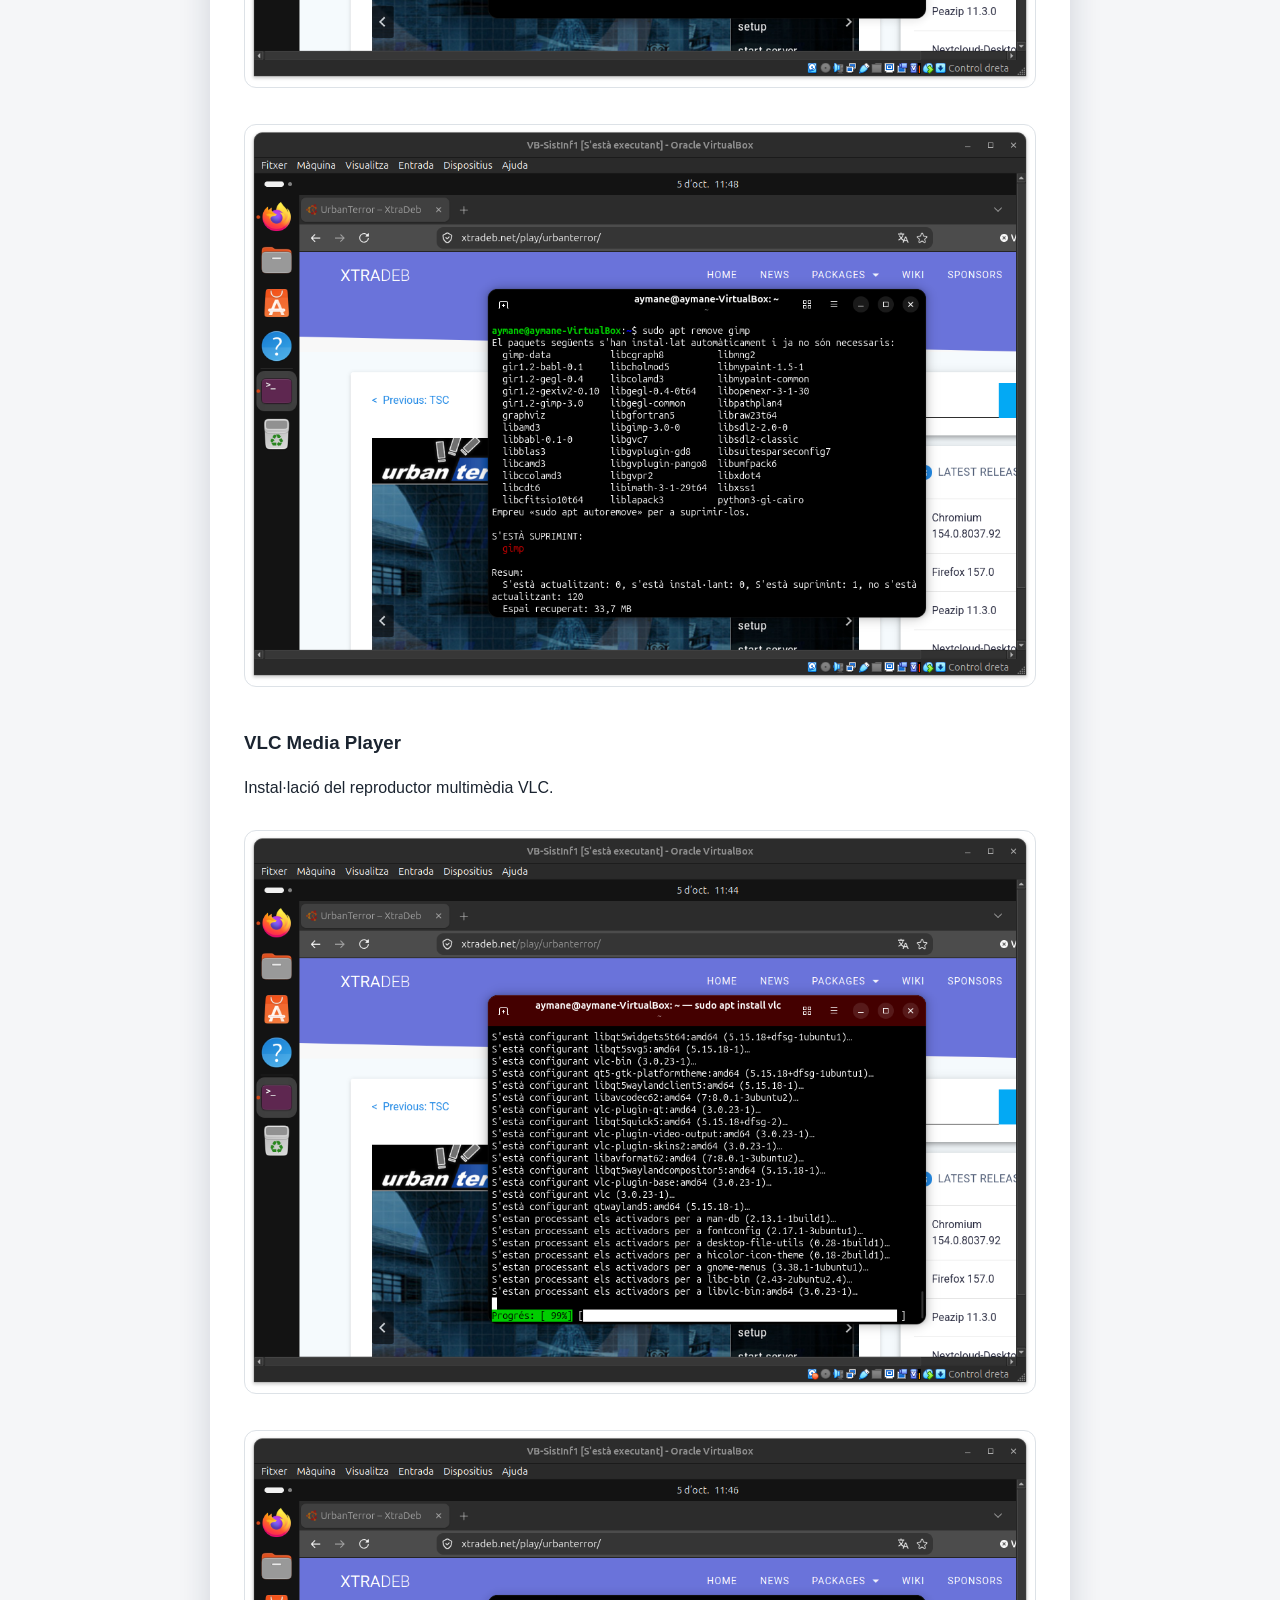
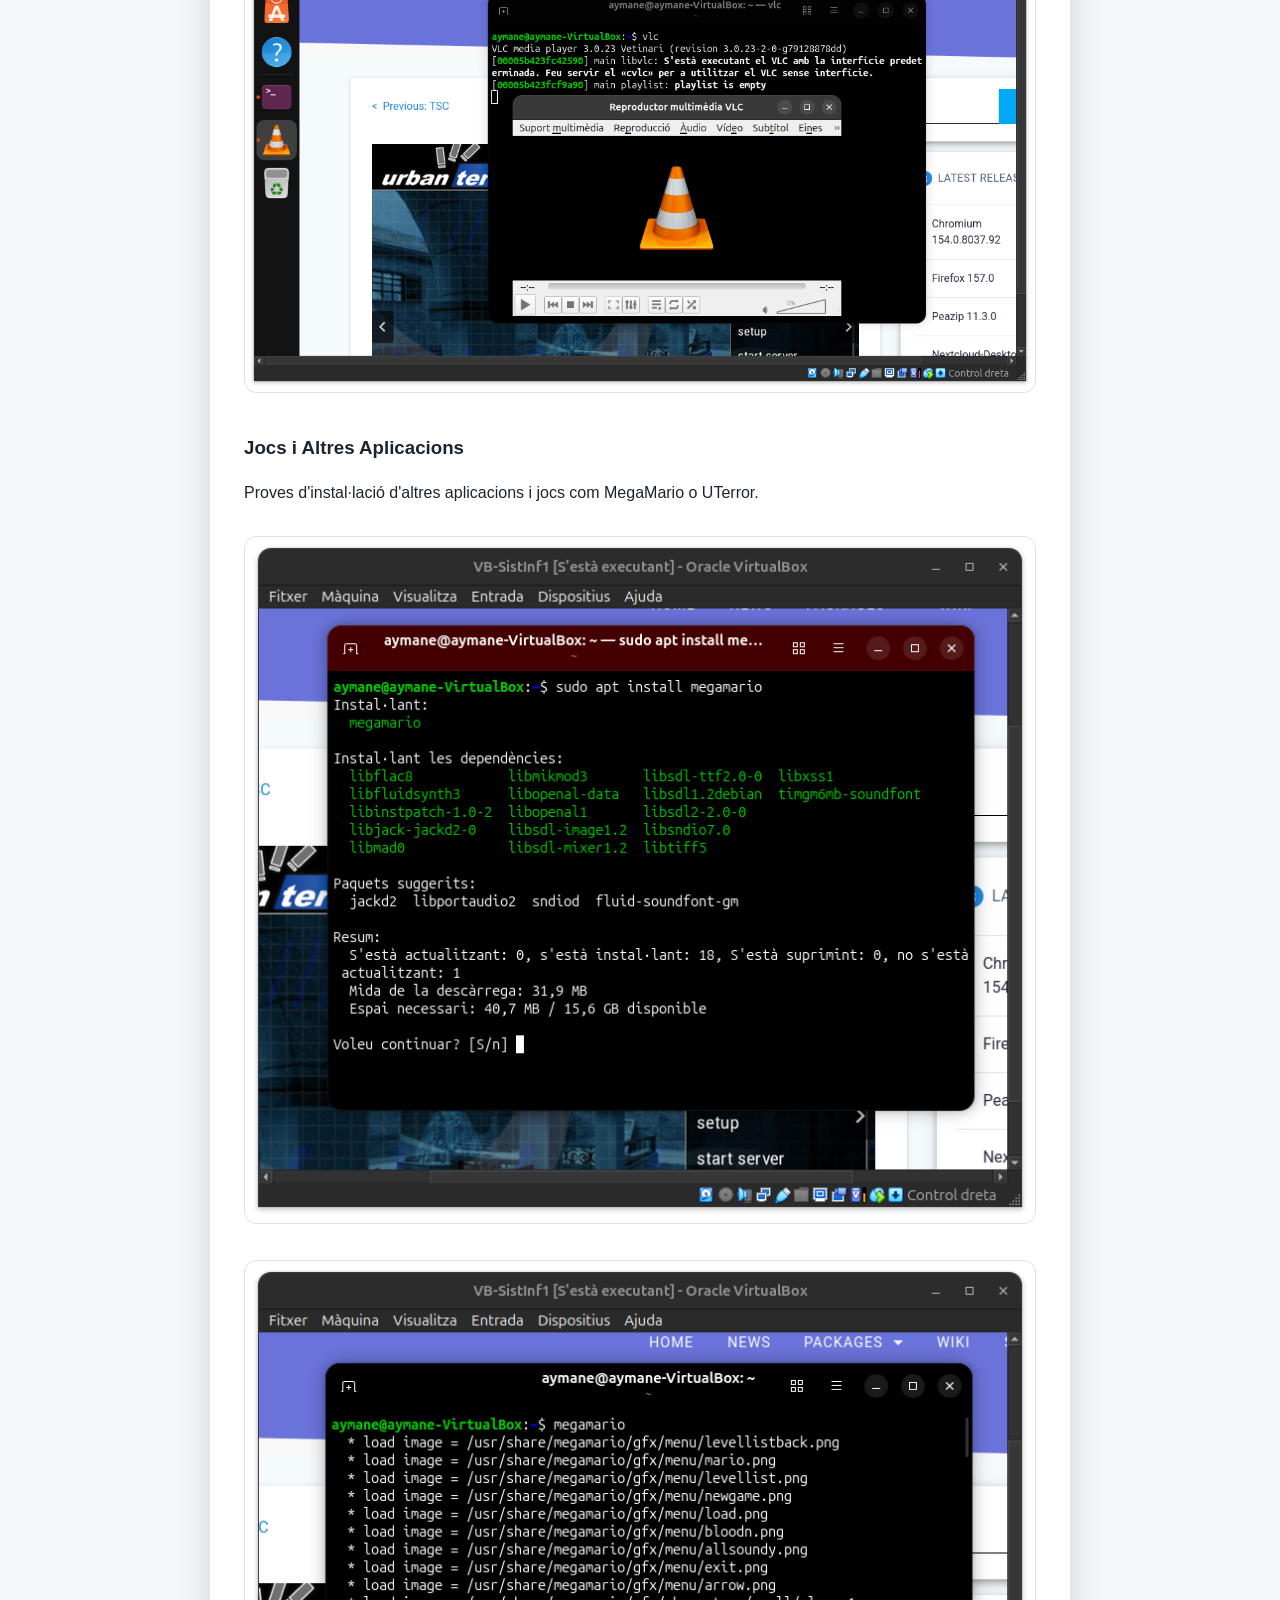
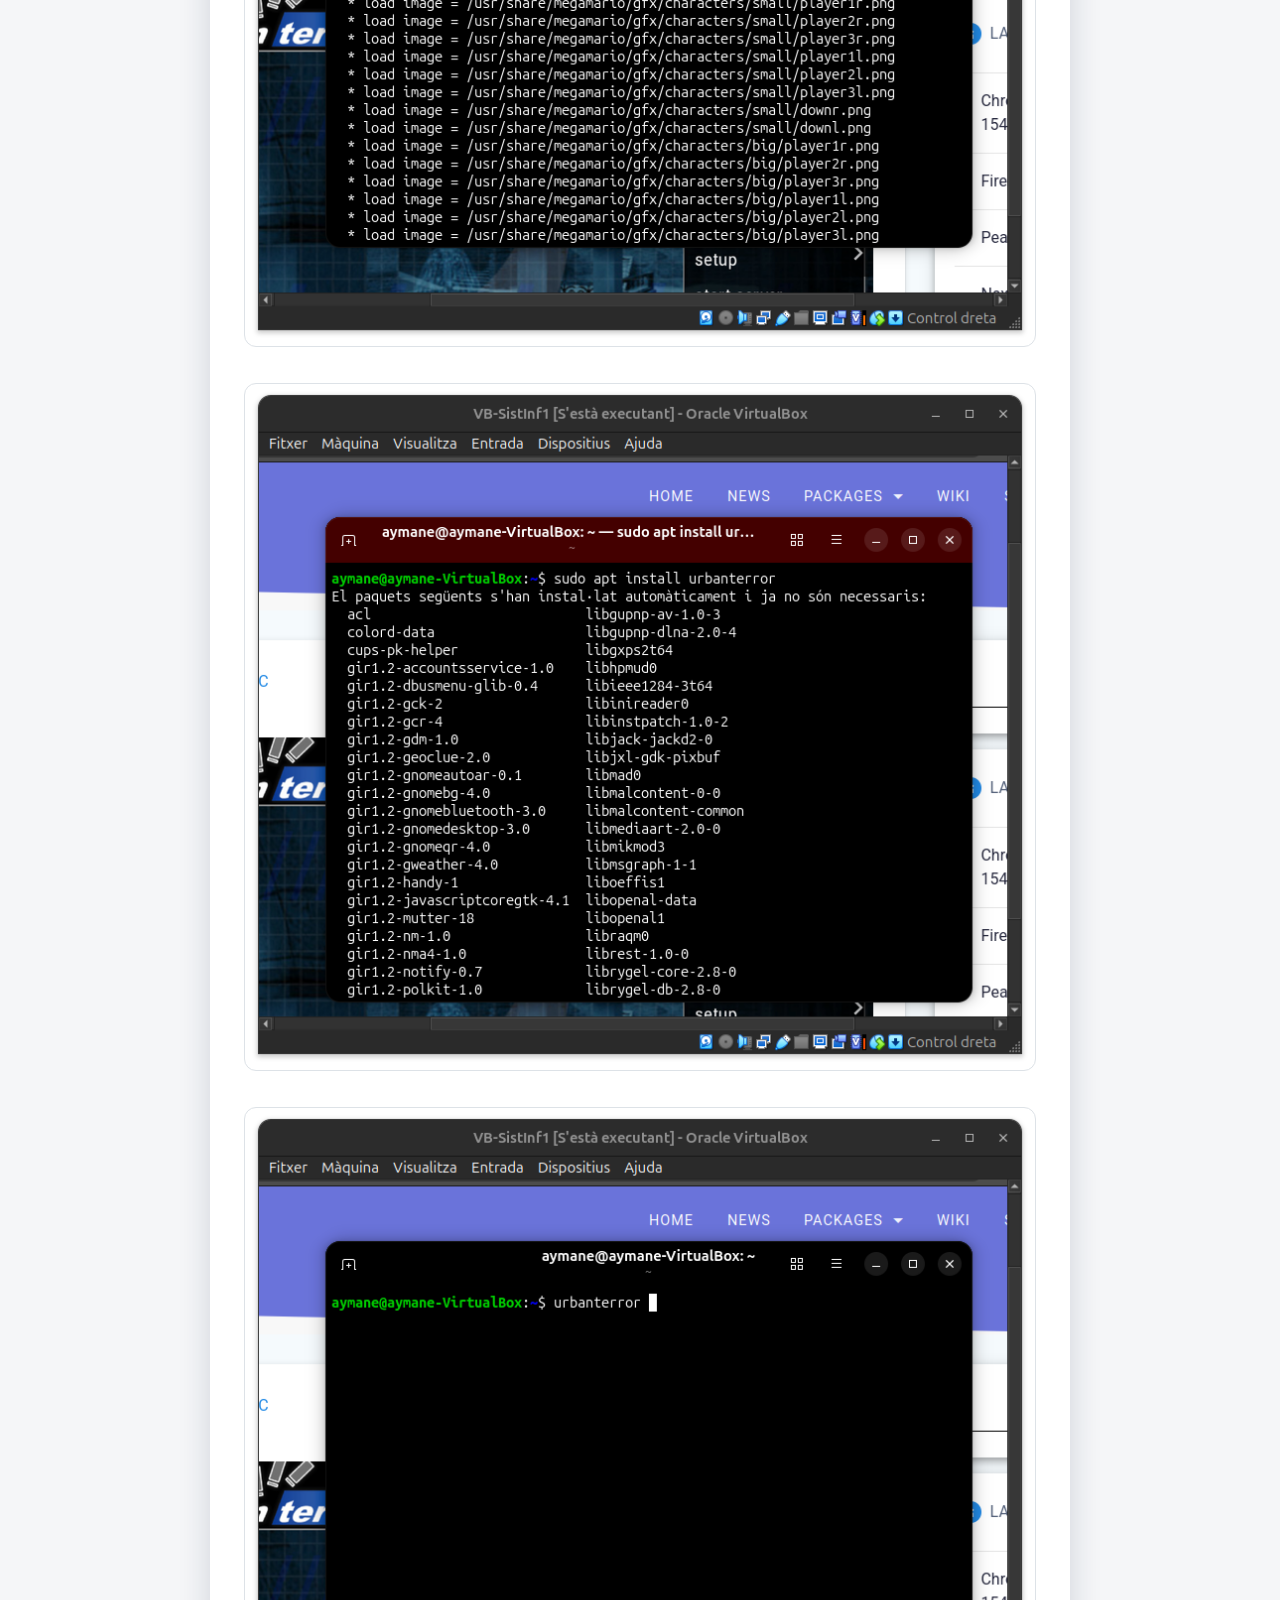
==== commit 9aaa81c3: "Remove citations from installation steps and images" ====
--- a/sprint1/index.html
+++ b/sprint1/index.html
@@ -45,12 +45,12 @@
       <h2>1. Instal·lació SO</h2>
       <p>Procés d'instal·lació del sistema operatiu base pas a pas, des de la selecció d'idioma fins a la finalització de la còpia de fitxers de sistema.</p>
       <ul>
-        <li>Selecció de la imatge ISO i configuració del teclar[cite: 2].</li>
-        <li>Execució de l'assistent d'instal·lació[cite: 2].</li>
+        <li>Selecció de la imatge ISO i configuració del teclar .</li>
+        <li>Execució de l'assistent d'instal·lació.</li>
       </ul>
-      <img src="../img/Instal·lacióUbuntu1.png" alt="Procés d'instal·lació d'Ubuntu - Pas 1">[cite: 2]
-      <img src="../img/Instal·lacióUbuntu2.png" alt="Procés d'instal·lació d'Ubuntu - Pas 2">[cite: 2]
-      <img src="../img/Instal·lacióUbuntu3.png" alt="Procés d'instal·lació d'Ubuntu - Pas 3">[cite: 2]
+      <img src="../img/Instal·lacióUbuntu1.png" alt="Procés d'instal·lació d'Ubuntu - Pas 1">
+      <img src="../img/Instal·lacióUbuntu2.png" alt="Procés d'instal·lació d'Ubuntu - Pas 2">
+      <img src="../img/Instal·lacióUbuntu3.png" alt="Procés d'instal·lació d'Ubuntu - Pas 3">
       <p class="tornar-index"><a href="#index-apartats">↑ Tornar a l'índex</a></p>
     </article>
 
@@ -72,10 +72,10 @@
     <article class="apartat" id="apartat4">
       <h2>4. Virtualització</h2>
       <p>Procés de configuració de màquines virtuals utilitzant l'eina VirtualBox. S'inclouen les diferents etapes de creació i paràmetres assignats a l'entorn virtualitzat.</p>
-      <img src="../img/VB1.png" alt="Configuració de VirtualBox - Captura 1">[cite: 2]
-      <img src="../img/VB2.png" alt="Configuració de VirtualBox - Captura 2">[cite: 2]
-      <img src="../img/VB3.png" alt="Configuració de VirtualBox - Captura 3">[cite: 2]
-      <img src="../img/VB4.png" alt="Configuració de VirtualBox - Captura 4">[cite: 2]
+      <img src="../img/VB1.png" alt="Configuració de VirtualBox - Captura 1"> 
+      <img src="../img/VB2.png" alt="Configuració de VirtualBox - Captura 2"> 
+      <img src="../img/VB3.png" alt="Configuració de VirtualBox - Captura 3"> 
+      <img src="../img/VB4.png" alt="Configuració de VirtualBox - Captura 4"> 
       <p class="tornar-index"><a href="#index-apartats">↑ Tornar a l'índex</a></p>
     </article>
 
@@ -91,11 +91,11 @@
       <h2>6. Xarxa bàsica</h2>
       <p>Verificació i configuració de les opcions de xarxa per assegurar la connectivitat del sistema tant localment com cap a Internet.</p>
       <ul>
-        <li>Comprovació de la interfície i adreça IP[cite: 2].</li>
-        <li>Proves de connectivitat mitjançant comandes de xarxa[cite: 2].</li>
+        <li>Comprovació de la interfície i adreça IP .</li>
+        <li>Proves de connectivitat mitjançant comandes de xarxa .</li>
       </ul>
-      <img src="../img/Xarxa1.png" alt="Configuració de xarxa bàsica - Captura 1">[cite: 2]
-      <img src="../img/Xarxa2.png" alt="Configuració de xarxa bàsica - Captura 2">[cite: 2]
+      <img src="../img/Xarxa1.png" alt="Configuració de xarxa bàsica - Captura 1"> 
+      <img src="../img/Xarxa2.png" alt="Configuració de xarxa bàsica - Captura 2"> 
       <p class="tornar-index"><a href="#index-apartats">↑ Tornar a l'índex</a></p>
     </article>
 
@@ -103,8 +103,8 @@
     <article class="apartat" id="apartat7">
       <h2>7. Comandes generals</h2>
       <p>Gestió d'usuaris, permisos i exercicis pràctics d'administració de grups realitzats a la consola del sistema.</p>
-      <img src="../img/Grups1.png" alt="Gestió d'usuaris i grups - Captura 1">[cite: 2]
-      <img src="../img/Grups2.png" alt="Gestió d'usuaris i grups - Captura 2">[cite: 2]
+      <img src="../img/Grups1.png" alt="Gestió d'usuaris i grups - Captura 1"> 
+      <img src="../img/Grups2.png" alt="Gestió d'usuaris i grups - Captura 2"> 
       <p class="tornar-index"><a href="#index-apartats">↑ Tornar a l'índex</a></p>
     </article>
 
@@ -115,26 +115,26 @@
 
       <h3>Geany</h3>
       <p>Instal·lació de l'editor de text i entorn de desenvolupament lleuger Geany.</p>
-      <img src="../img/GEANY.png" alt="Instal·lació de Geany - Pas 1">[cite: 2]
-      <img src="../img/GEANY2.png" alt="Instal·lació de Geany - Pas 2">[cite: 2]
+      <img src="../img/GEANY.png" alt="Instal·lació de Geany - Pas 1"> 
+      <img src="../img/GEANY2.png" alt="Instal·lació de Geany - Pas 2"> 
 
       <h3>GIMP</h3>
       <p>Instal·lació i configuració de l'editor d'imatges GIMP.</p>
-      <img src="../img/GIMP.png" alt="Instal·lació de GIMP - Pas 1">[cite: 2]
-      <img src="../img/GIMP2.png" alt="Instal·lació de GIMP - Pas 2">[cite: 2]
-      <img src="../img/GIMP3.png" alt="Instal·lació de GIMP - Pas 3">[cite: 2]
+      <img src="../img/GIMP.png" alt="Instal·lació de GIMP - Pas 1"> 
+      <img src="../img/GIMP2.png" alt="Instal·lació de GIMP - Pas 2"> 
+      <img src="../img/GIMP3.png" alt="Instal·lació de GIMP - Pas 3"> 
 
       <h3>VLC Media Player</h3>
       <p>Instal·lació del reproductor multimèdia VLC.</p>
-      <img src="../img/VLC.png" alt="Instal·lació de VLC - Pas 1">[cite: 2]
-      <img src="../img/VLC2.png" alt="Instal·lació de VLC - Pas 2">[cite: 2]
+      <img src="../img/VLC.png" alt="Instal·lació de VLC - Pas 1"> 
+      <img src="../img/VLC2.png" alt="Instal·lació de VLC - Pas 2"> 
 
       <h3>Jocs i Altres Aplicacions</h3>
       <p>Proves d'instal·lació d'altres aplicacions i jocs com MegaMario o UTerror.</p>
-      <img src="../img/MMARIO.png" alt="Instal·lació de MegaMario - Pas 1">[cite: 2]
-      <img src="../img/MMARIO2.png" alt="Instal·lació de MegaMario - Pas 2">[cite: 2]
-      <img src="../img/UTERROR.png" alt="Instal·lació de UTerror - Pas 1">[cite: 2]
-      <img src="../img/UTERROR2.png" alt="Instal·lació de UTerror - Pas 2">[cite: 2]
+      <img src="../img/MMARIO.png" alt="Instal·lació de MegaMario - Pas 1"> 
+      <img src="../img/MMARIO2.png" alt="Instal·lació de MegaMario - Pas 2"> 
+      <img src="../img/UTERROR.png" alt="Instal·lació de UTerror - Pas 1"> 
+      <img src="../img/UTERROR2.png" alt="Instal·lació de UTerror - Pas 2"> 
 
       <p class="tornar-index"><a href="#index-apartats">↑ Tornar a l'índex</a></p>
     </article>
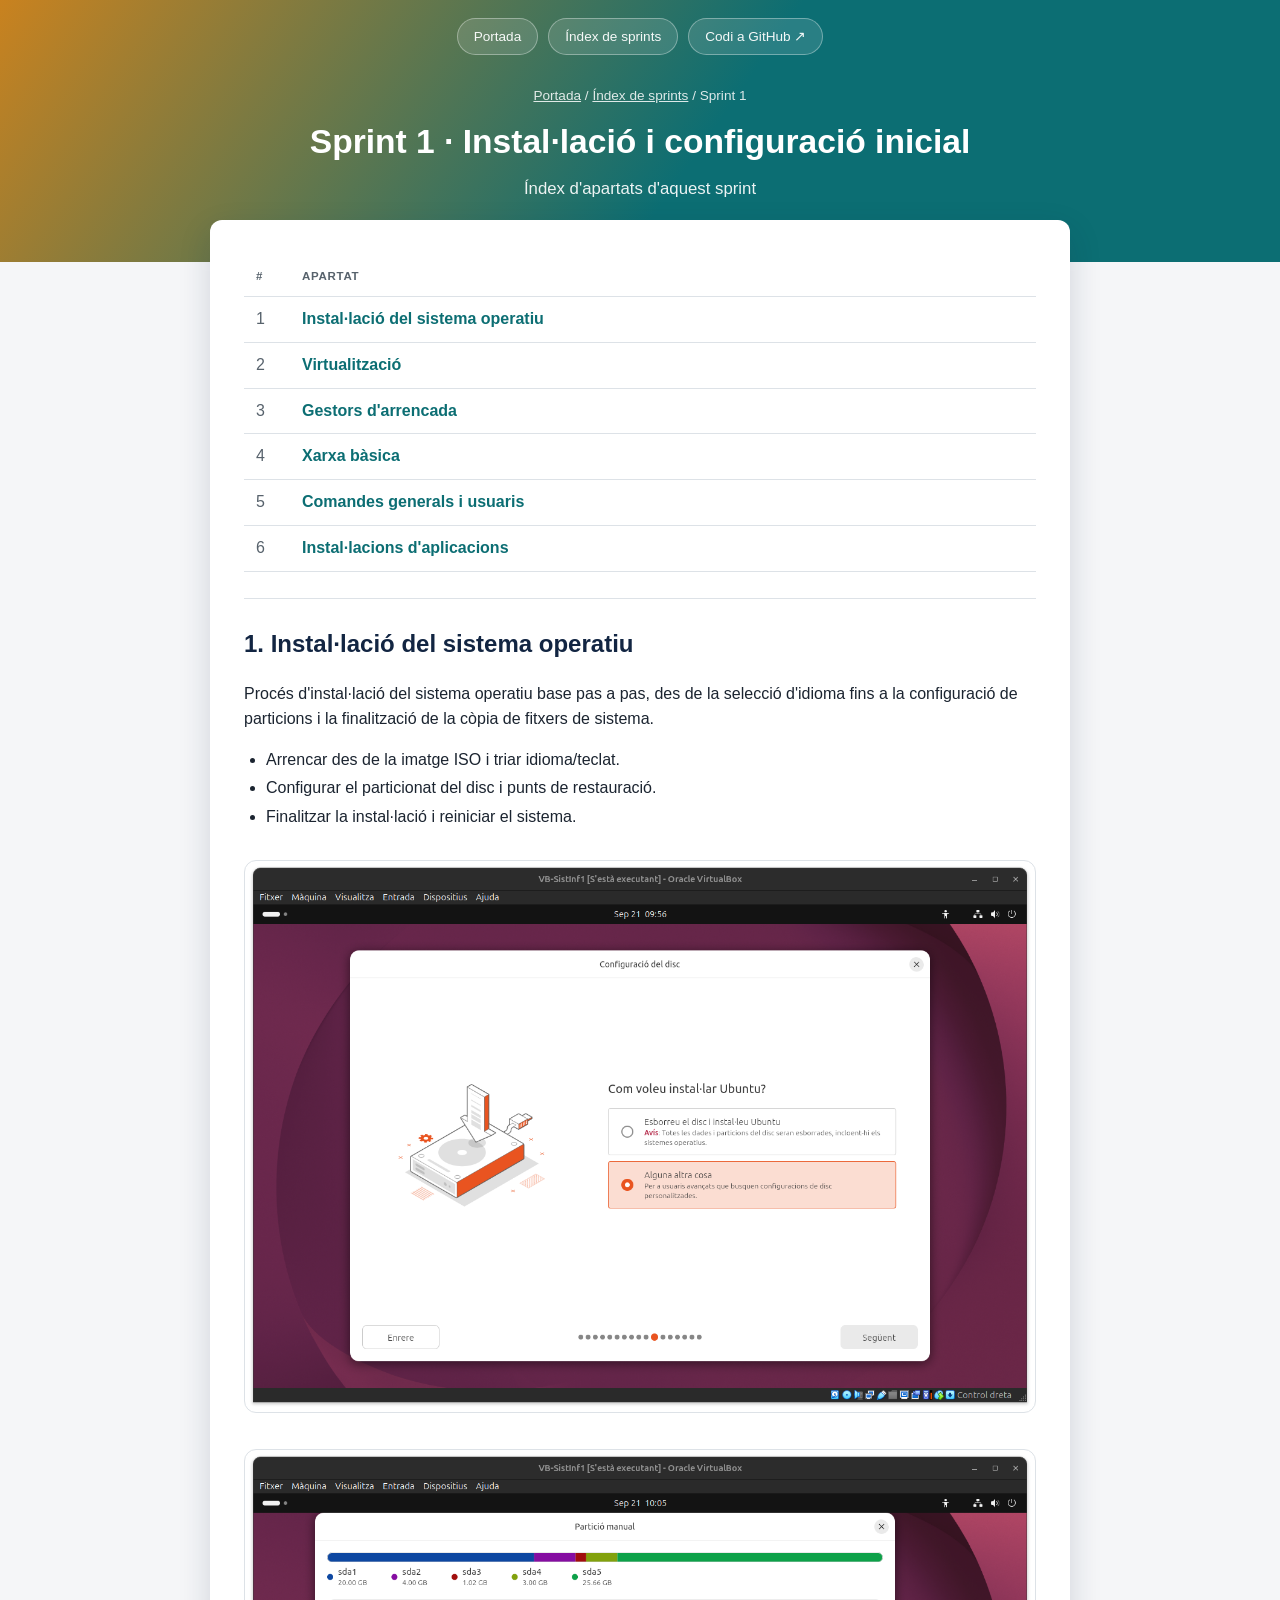
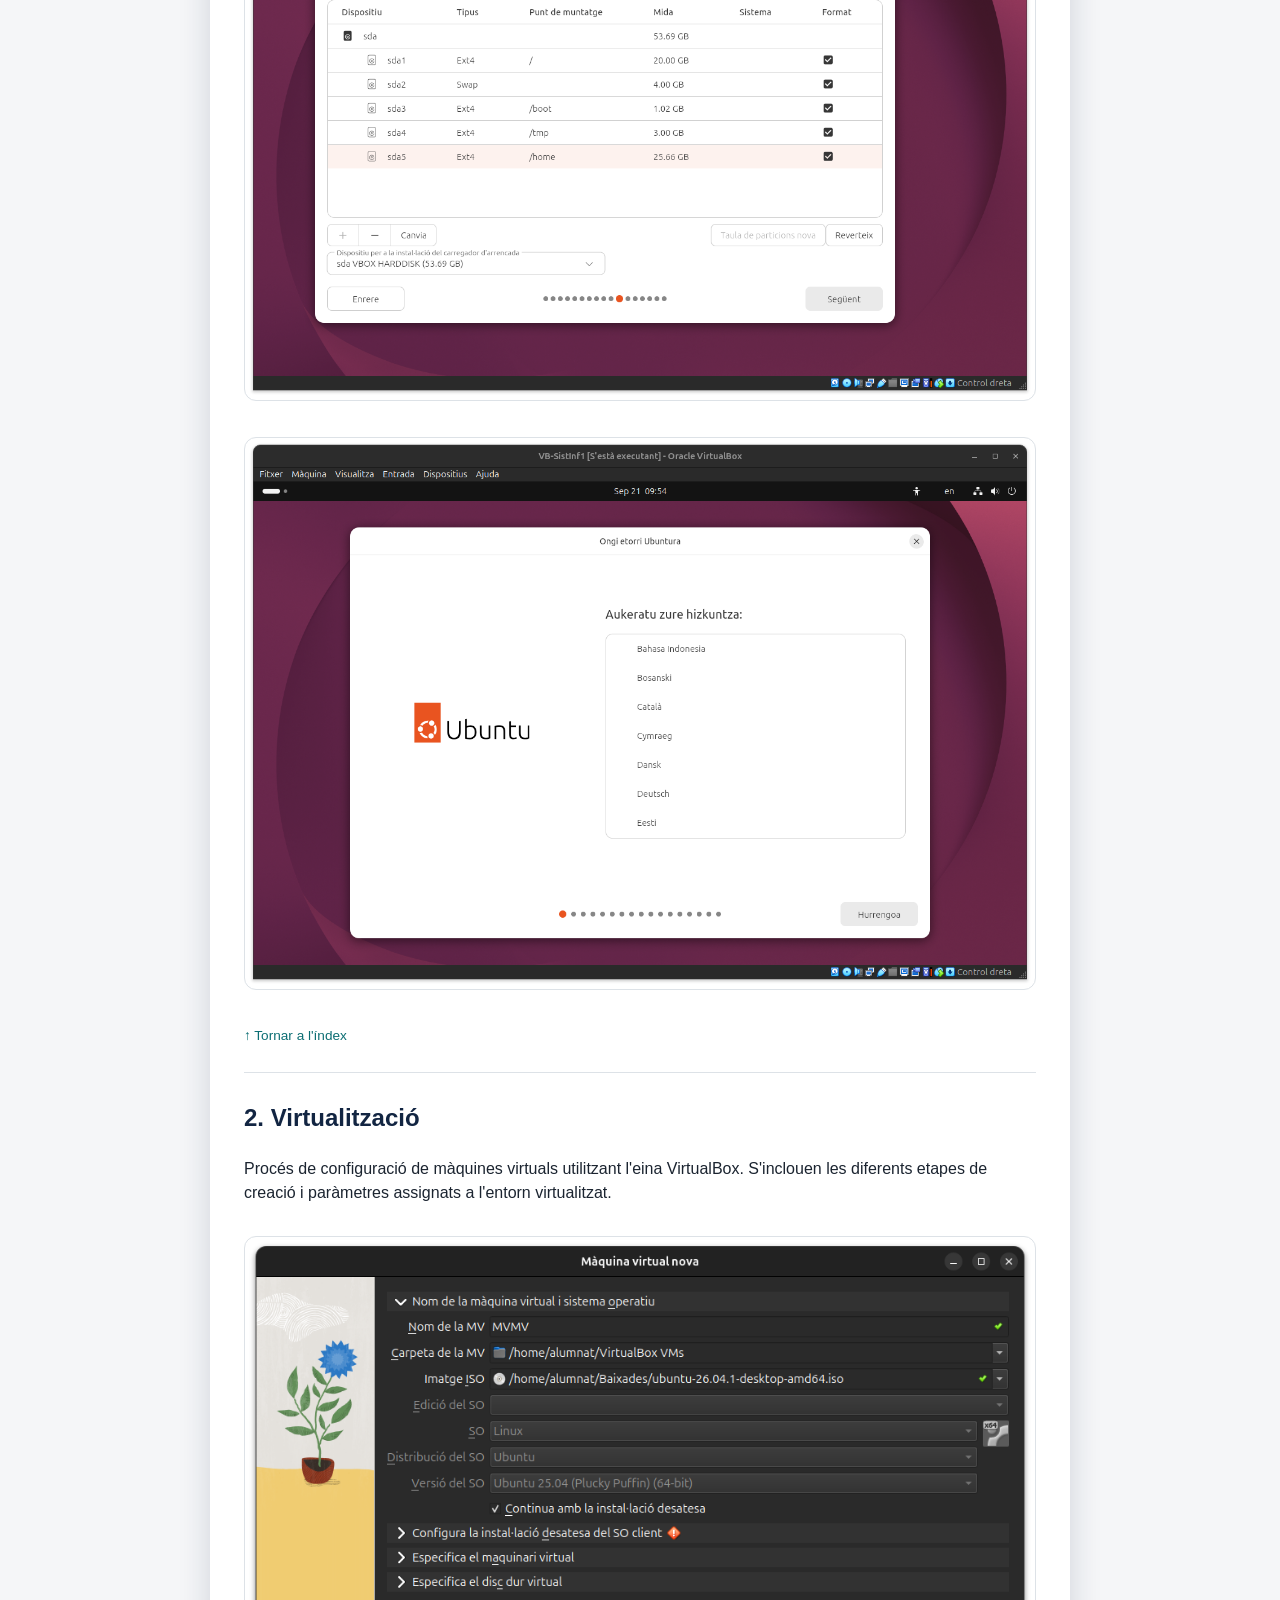
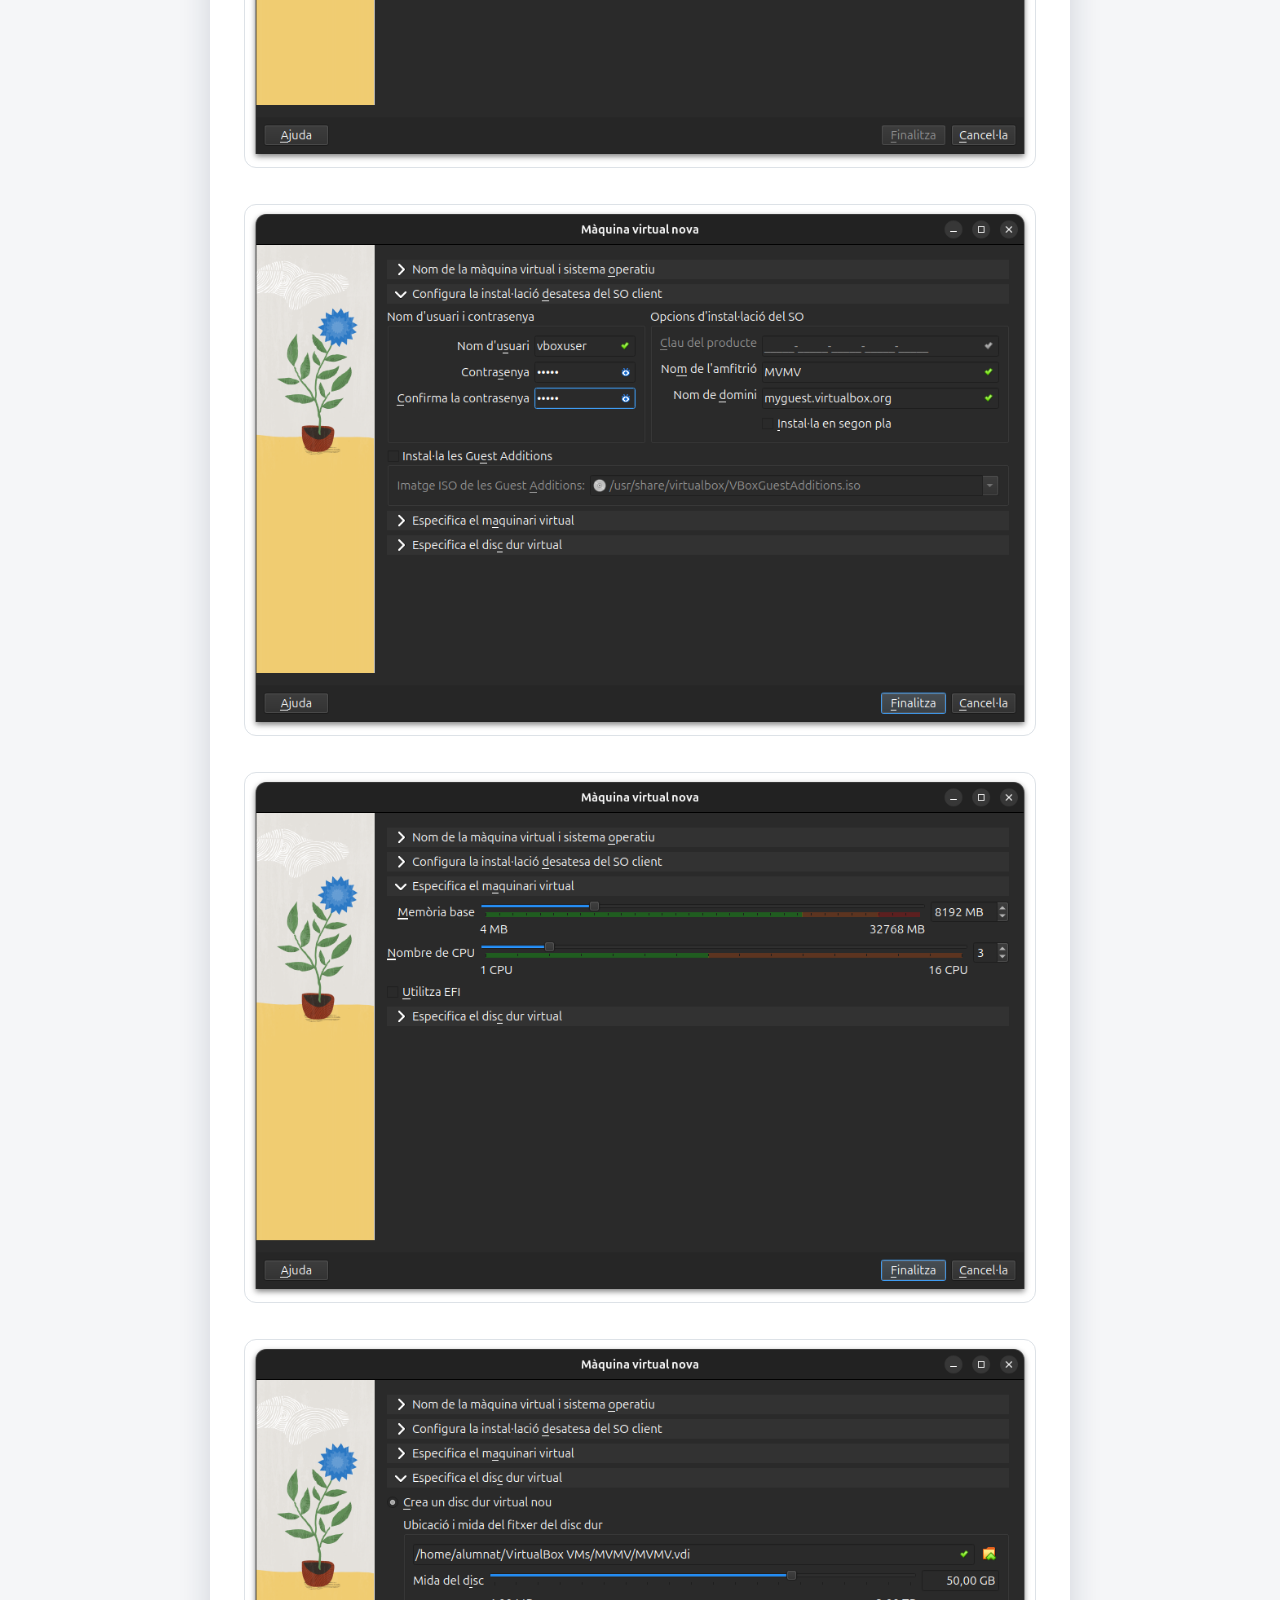
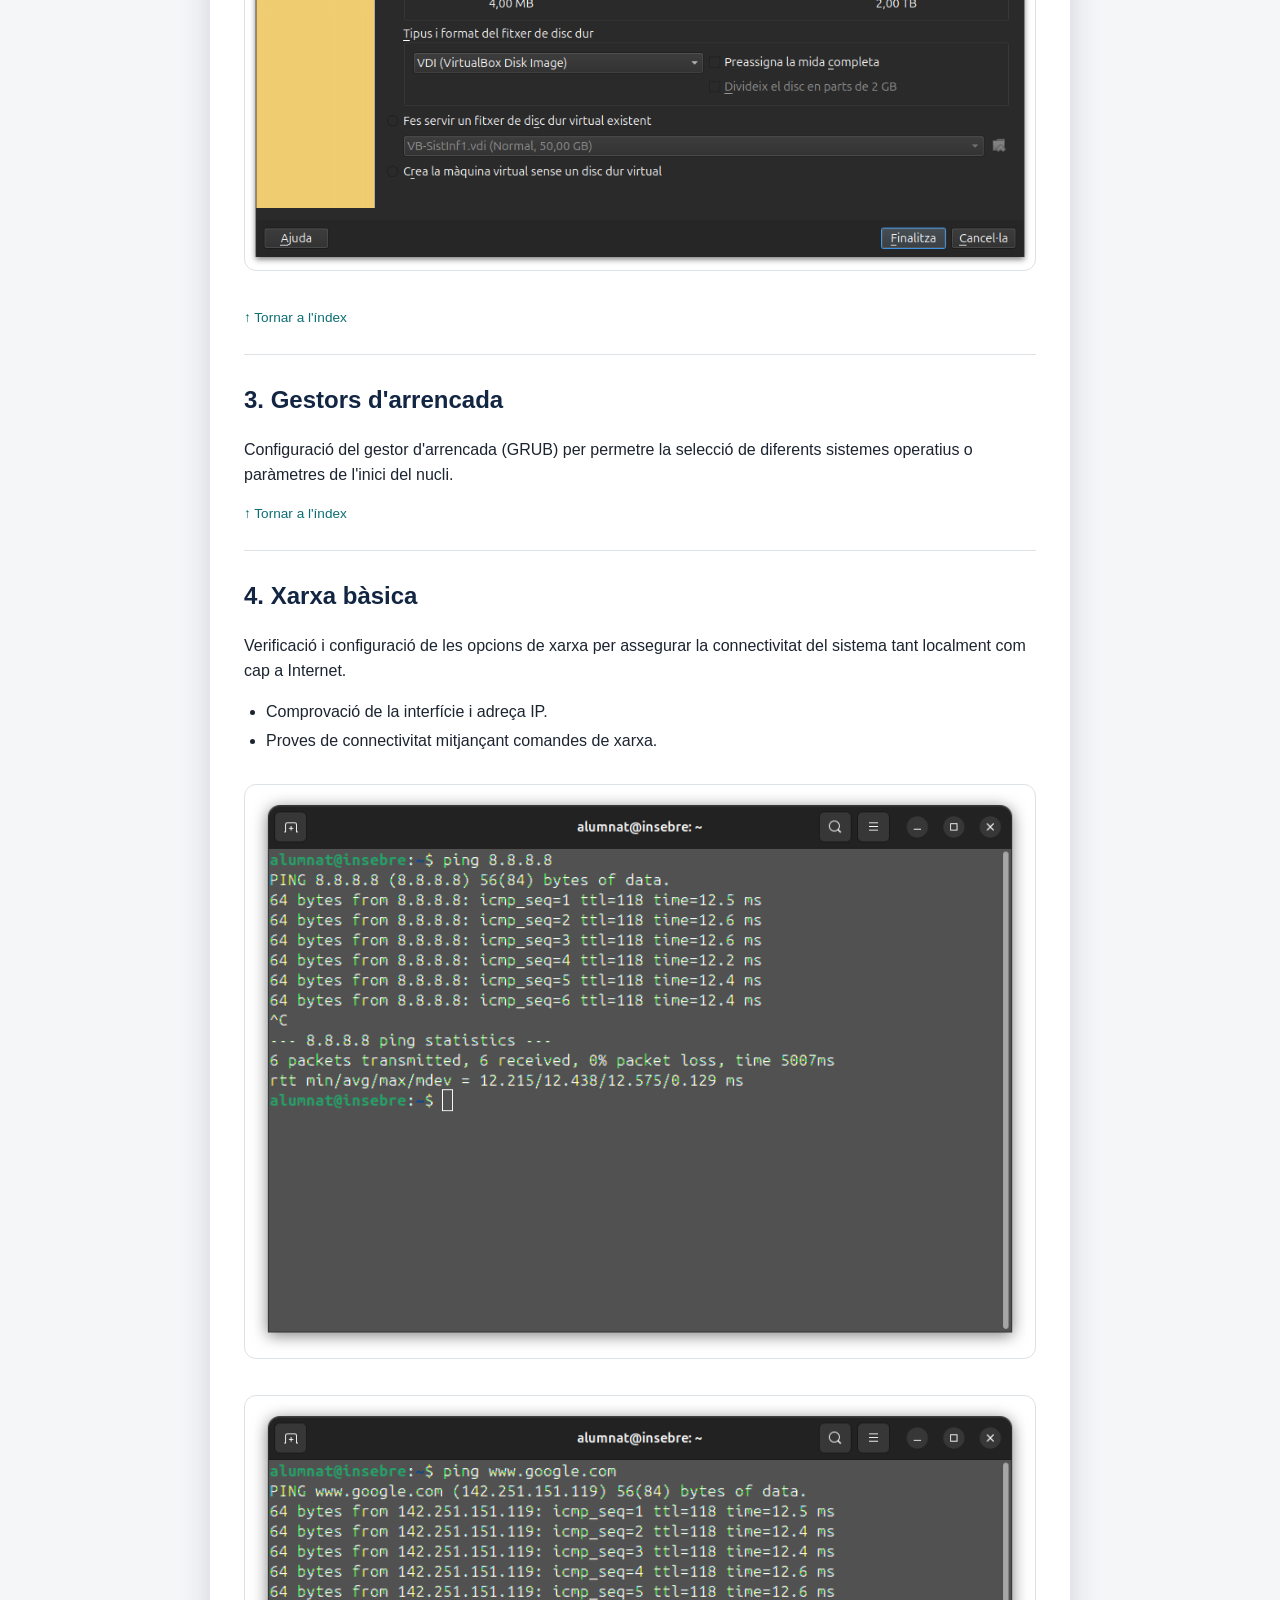
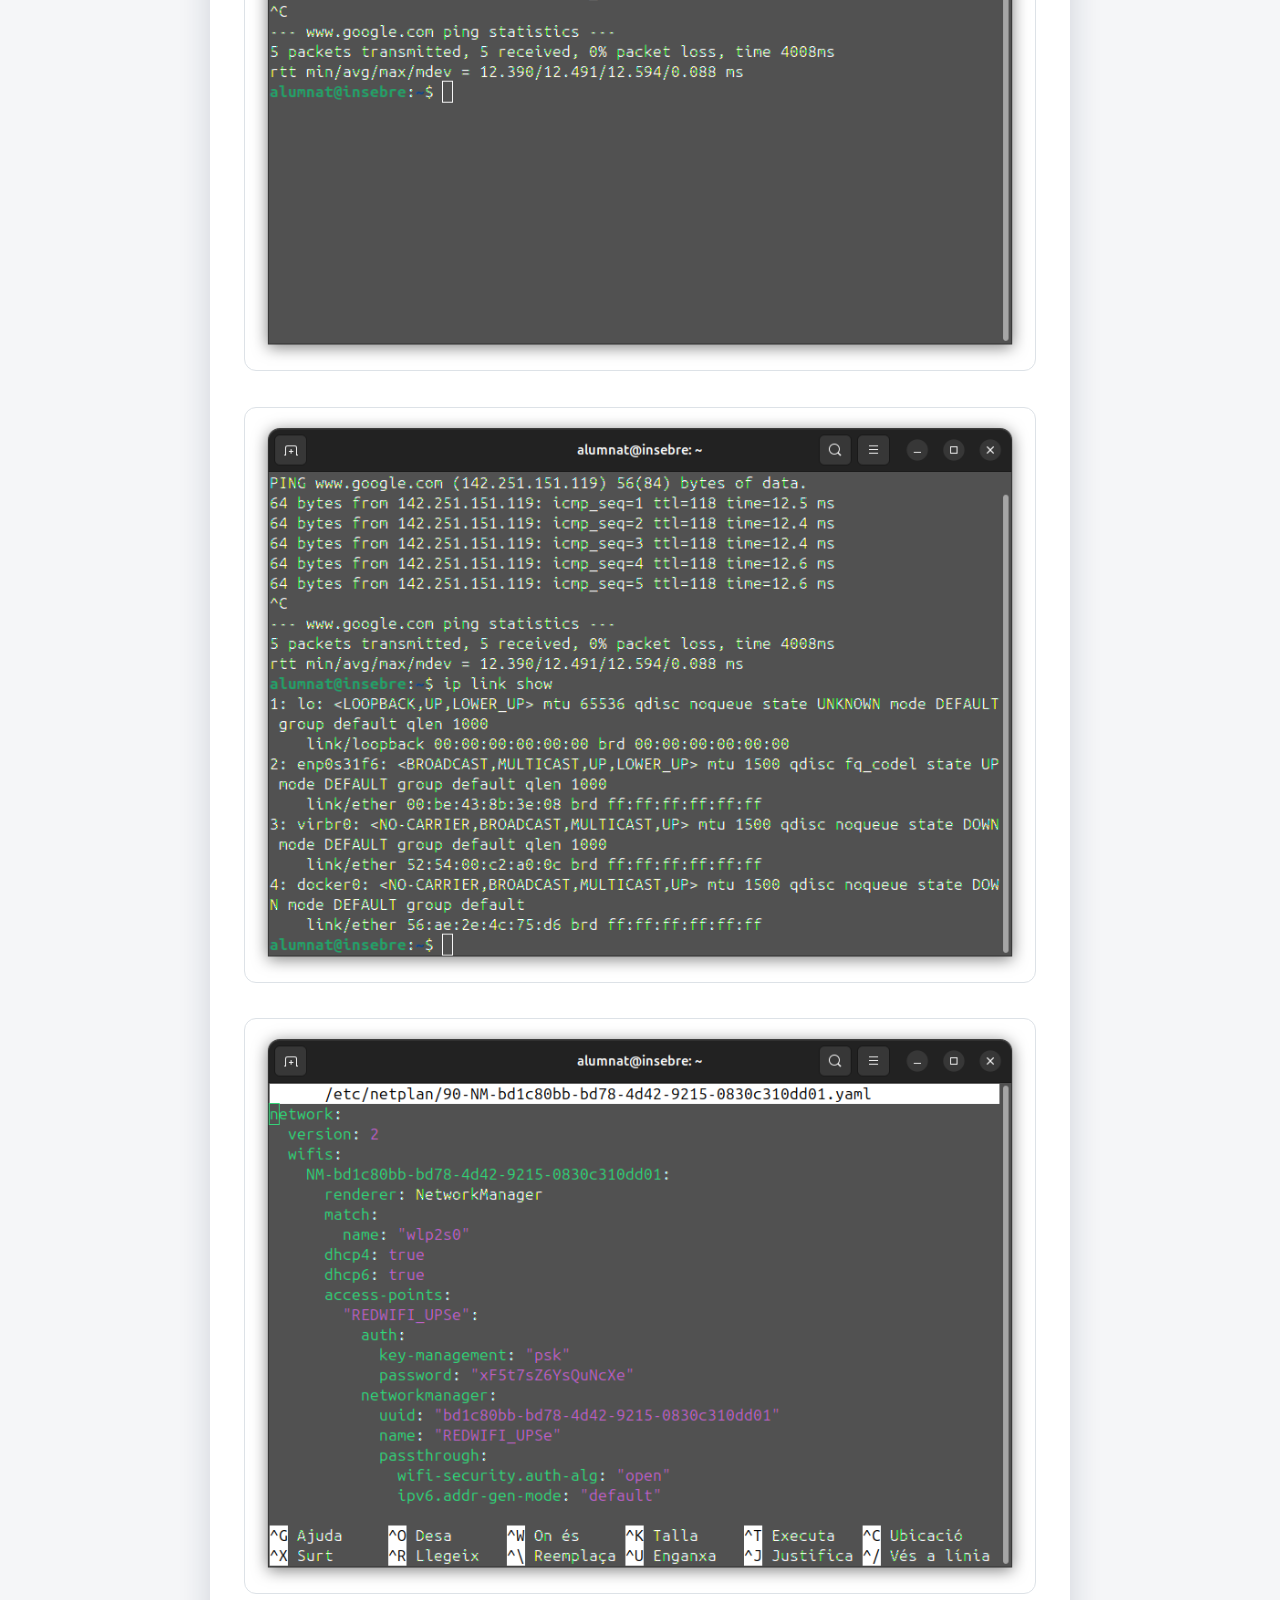
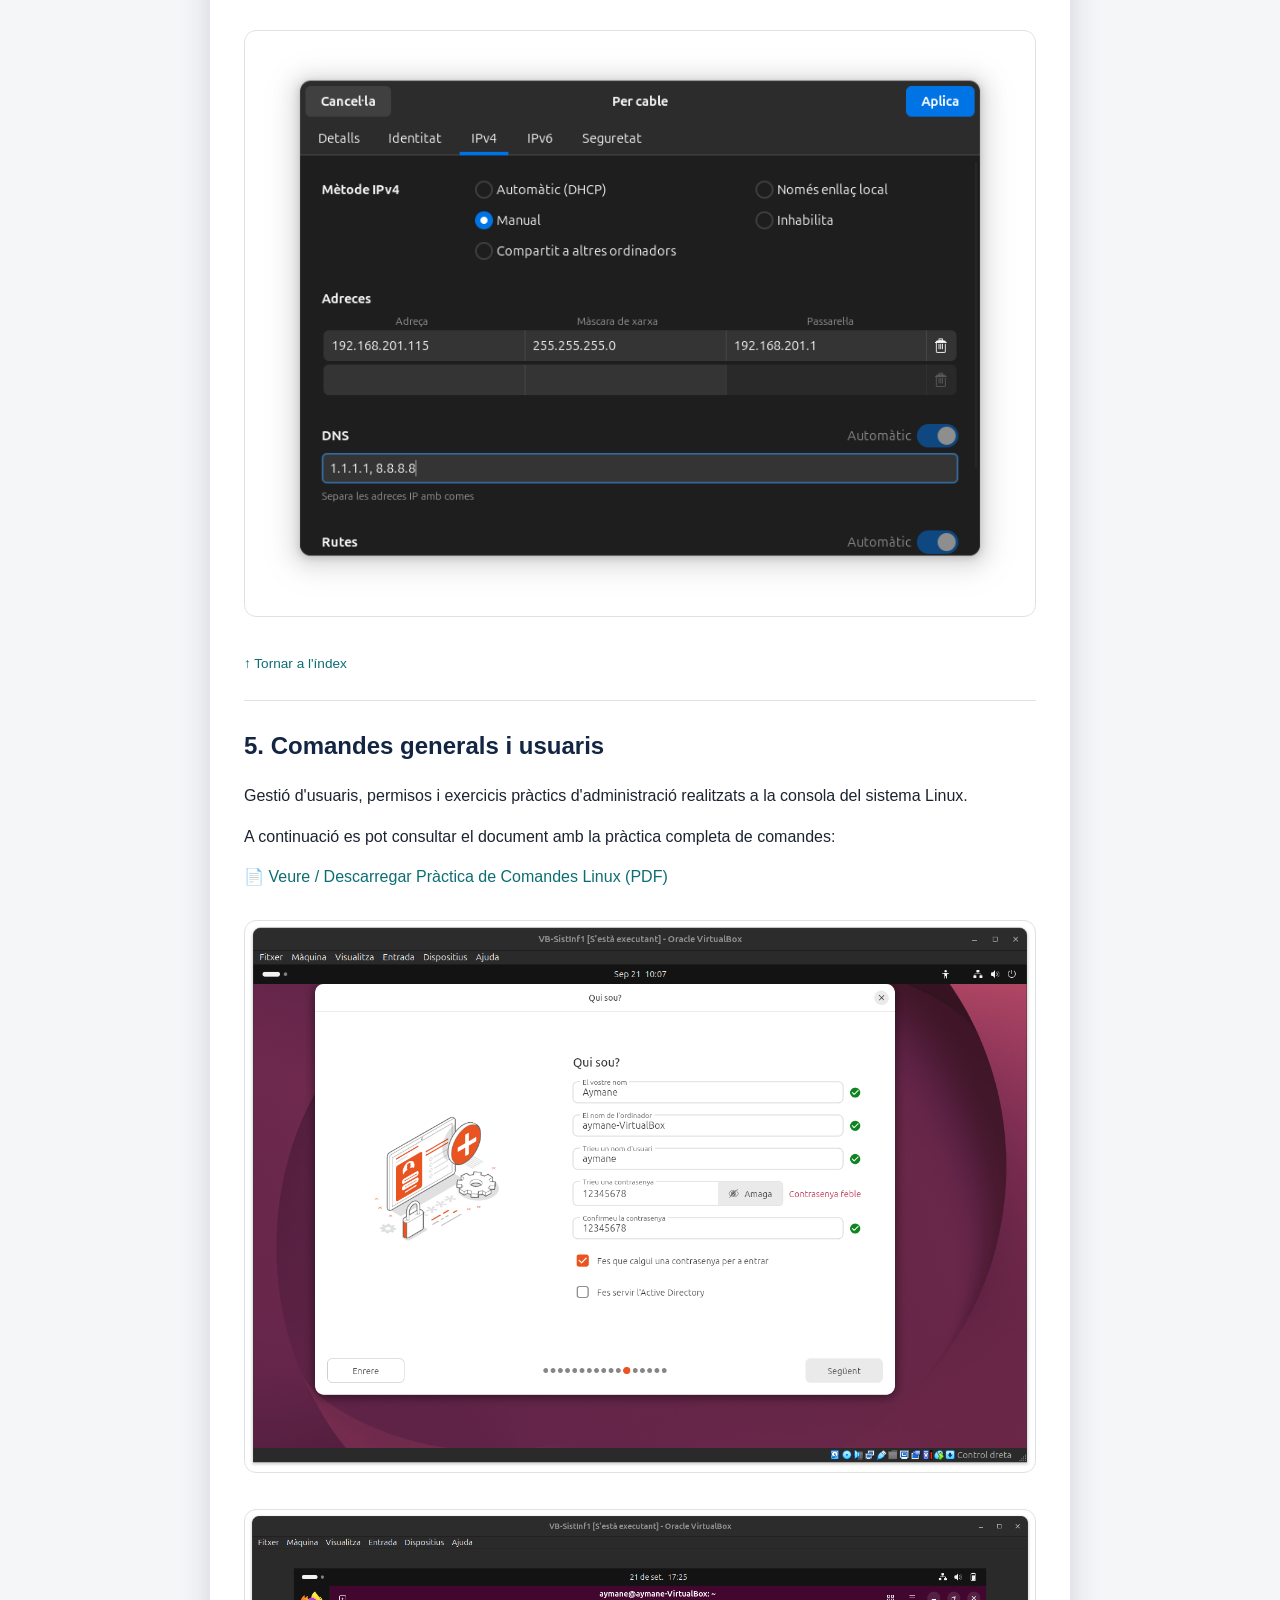
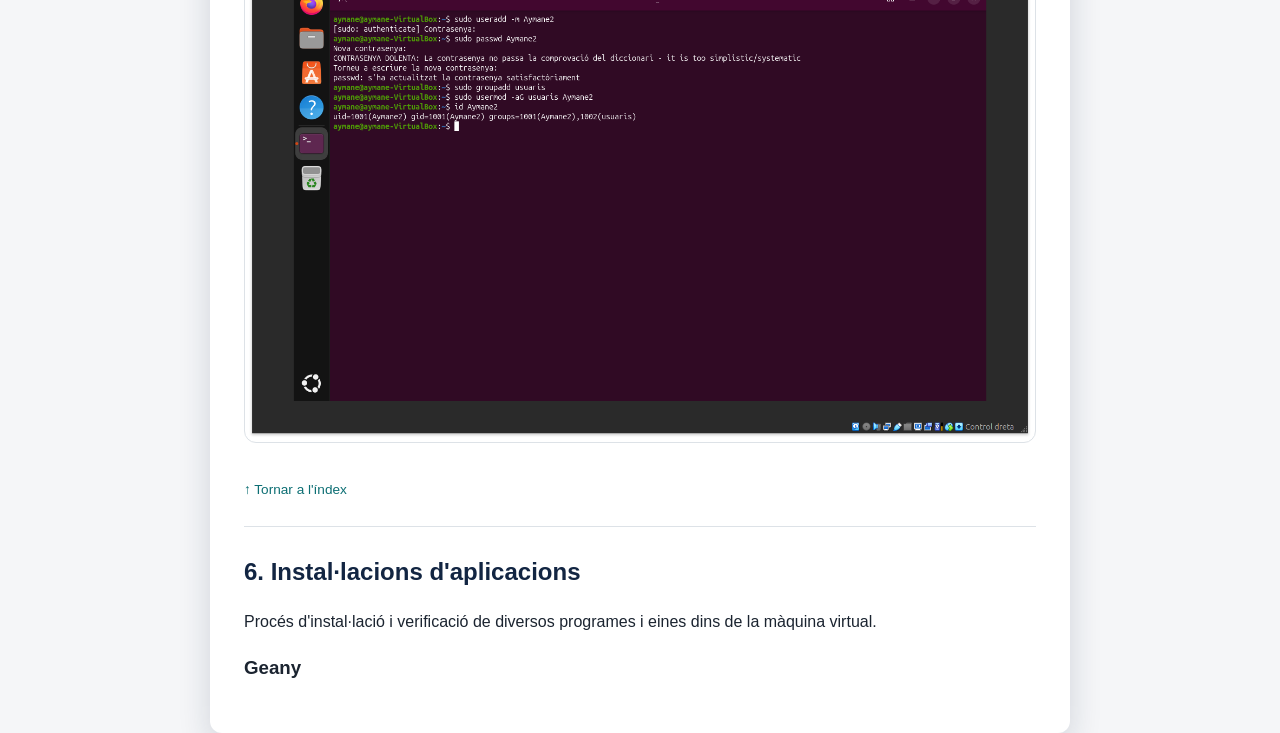
==== commit da58bc5a: "Revise index.html content and structure Updated the content and structure of the index.html file for" ====
--- a/sprint1/index.html
+++ b/sprint1/index.html
@@ -29,127 +29,81 @@
         <tr><th>#</th><th>Apartat</th></tr>
       </thead>
       <tbody>
-        <tr><td>1</td><td><a href="#apartat1">Instal·lació SO</a></td></tr>
-        <tr><td>2</td><td><a href="#apartat2">Punts de restauració</a></td></tr>
-        <tr><td>3</td><td><a href="#apartat3">Particions</a></td></tr>
-        <tr><td>4</td><td><a href="#apartat4">Virtualització</a></td></tr>
-        <tr><td>5</td><td><a href="#apartat5">Gestors d'arrencada</a></td></tr>
-        <tr><td>6</td><td><a href="#apartat6">Xarxa bàsica</a></td></tr>
-        <tr><td>7</td><td><a href="#apartat7">Comandes generals i usuaris</a></td></tr>
-        <tr><td>8</td><td><a href="#apartat8">Instal·lacions d'aplicacions</a></td></tr>
+        <tr><td>1</td><td><a href="#apartat1">Instal·lació del sistema operatiu</a></td></tr>
+        <tr><td>2</td><td><a href="#apartat2">Virtualització</a></td></tr>
+        <tr><td>3</td><td><a href="#apartat3">Gestors d'arrencada</a></td></tr>
+        <tr><td>4</td><td><a href="#apartat4">Xarxa bàsica</a></td></tr>
+        <tr><td>5</td><td><a href="#apartat5">Comandes generals i usuaris</a></td></tr>
+        <tr><td>6</td><td><a href="#apartat6">Instal·lacions d'aplicacions</a></td></tr>
       </tbody>
     </table>
 
     <!-- 1. Instal·lació SO -->
     <article class="apartat" id="apartat1">
-      <h2>1. Instal·lació SO</h2>
-      <p>Procés d'instal·lació del sistema operatiu base pas a pas, des de la selecció d'idioma fins a la finalització de la còpia de fitxers de sistema.</p>
+      <h2>1. Instal·lació del sistema operatiu</h2>
+      <p>Procés d'instal·lació del sistema operatiu base pas a pas, des de la selecció d'idioma fins a la configuració de particions i la finalització de la còpia de fitxers de sistema.</p>
       <ul>
-        <li>Selecció de la imatge ISO i configuració del teclar .</li>
-        <li>Execució de l'assistent d'instal·lació.</li>
+        <li>Arrencar des de la imatge ISO i triar idioma/teclat.</li>
+        <li>Configurar el particionat del disc i punts de restauració.</li>
+        <li>Finalitzar la instal·lació i reiniciar el sistema.</li>
       </ul>
-      <img src="../img/Instal·lacióUbuntu1.png" alt="Procés d'instal·lació d'Ubuntu - Pas 1">
-      <img src="../img/Instal·lacióUbuntu2.png" alt="Procés d'instal·lació d'Ubuntu - Pas 2">
-      <img src="../img/Instal·lacióUbuntu3.png" alt="Procés d'instal·lació d'Ubuntu - Pas 3">
+      <img src="../img/Instal·lacióUbuntu1.png" alt="Procés d'instal·lació d'Ubuntu - Pas 1">
+      <img src="../img/Instal·lacióUbuntu2.png" alt="Procés d'instal·lació d'Ubuntu - Pas 2">
+      <img src="../img/Instal·lacióUbuntu3.png" alt="Procés d'instal·lació d'Ubuntu - Pas 3">
       <p class="tornar-index"><a href="#index-apartats">↑ Tornar a l'índex</a></p>
     </article>
 
-    <!-- 2. Punts de restauració -->
+    <!-- 2. Virtualització -->
     <article class="apartat" id="apartat2">
-      <h2>2. Punts de restauració</h2>
-      <p>Creació i gestió de punts de restauració o <em>snapshots</em> per poder recuperar l'estat anterior del sistema davant qualsevol fallada o configuració errònia.</p>
+      <h2>2. Virtualització</h2>
+      <p>Procés de configuració de màquines virtuals utilitzant l'eina VirtualBox. S'inclouen les diferents etapes de creació i paràmetres assignats a l'entorn virtualitzat.</p>
+      <img src="../img/VB1.png" alt="Configuració de VirtualBox - Captura 1">
+      <img src="../img/VB2.png" alt="Configuració de VirtualBox - Captura 2">
+      <img src="../img/VB3.png" alt="Configuració de VirtualBox - Captura 3">
+      <img src="../img/VB4.png" alt="Configuració de VirtualBox - Captura 4">
       <p class="tornar-index"><a href="#index-apartats">↑ Tornar a l'índex</a></p>
     </article>
 
-    <!-- 3. Particions -->
+    <!-- 3. Gestors d'arrencada -->
     <article class="apartat" id="apartat3">
-      <h2>3. Particions</h2>
-      <p>Estructuració del disc dur, definició de taules de particions i assignació dels punts de muntatge corresponents per al correcte funcionament del SO.</p>
-      <p class="tornar-index"><a href="#index-apartats">↑ Tornar a l'índex</a></p>
-    </article>
-
-    <!-- 4. Virtualització -->
-    <article class="apartat" id="apartat4">
-      <h2>4. Virtualització</h2>
-      <p>Procés de configuració de màquines virtuals utilitzant l'eina VirtualBox. S'inclouen les diferents etapes de creació i paràmetres assignats a l'entorn virtualitzat.</p>
-      <img src="../img/VB1.png" alt="Configuració de VirtualBox - Captura 1"> 
-      <img src="../img/VB2.png" alt="Configuració de VirtualBox - Captura 2"> 
-      <img src="../img/VB3.png" alt="Configuració de VirtualBox - Captura 3"> 
-      <img src="../img/VB4.png" alt="Configuració de VirtualBox - Captura 4"> 
-      <p class="tornar-index"><a href="#index-apartats">↑ Tornar a l'índex</a></p>
-    </article>
-
-    <!-- 5. Gestors d'arrencada -->
-    <article class="apartat" id="apartat5">
-      <h2>5. Gestors arrencada</h2>
+      <h2>3. Gestors d'arrencada</h2>
       <p>Configuració del gestor d'arrencada (GRUB) per permetre la selecció de diferents sistemes operatius o paràmetres de l'inici del nucli.</p>
       <p class="tornar-index"><a href="#index-apartats">↑ Tornar a l'índex</a></p>
     </article>
 
-    <!-- 6. Xarxa bàsica -->
-    <article class="apartat" id="apartat6">
-      <h2>6. Xarxa bàsica</h2>
+    <!-- 4. Xarxa bàsica -->
+    <article class="apartat" id="apartat4">
+      <h2>4. Xarxa bàsica</h2>
       <p>Verificació i configuració de les opcions de xarxa per assegurar la connectivitat del sistema tant localment com cap a Internet.</p>
       <ul>
-        <li>Comprovació de la interfície i adreça IP .</li>
-        <li>Proves de connectivitat mitjançant comandes de xarxa .</li>
+        <li>Comprovació de la interfície i adreça IP.</li>
+        <li>Proves de connectivitat mitjançant comandes de xarxa.</li>
       </ul>
-      <img src="../img/Xarxa1.png" alt="Configuració de xarxa bàsica - Captura 1"> 
-      <img src="../img/Xarxa2.png" alt="Configuració de xarxa bàsica - Captura 2"> 
+      <img src="../img/ConnexióXarxes1.png" alt="Configuració de xarxa bàsica - Pas 1">
+      <img src="../img/ConnexióXarxes2.png" alt="Configuració de xarxa bàsica - Pas 2">
+      <img src="../img/ConnexióXarxes3.png" alt="Configuració de xarxa bàsica - Pas 3">
+      <img src="../img/ConnexióXarxes4.png" alt="Configuració de xarxa bàsica - Pas 4">
+      <img src="../img/ConnexióXarxes5.png" alt="Configuració de xarxa bàsica - Pas 5">
       <p class="tornar-index"><a href="#index-apartats">↑ Tornar a l'índex</a></p>
     </article>
 
-    <!-- 7. Comandes generals -->
-    <article class="apartat" id="apartat7">
-      <h2>7. Comandes generals</h2>
-      <p>Gestió d'usuaris, permisos i exercicis pràctics d'administració de grups realitzats a la consola del sistema.</p>
-      <img src="../img/Grups1.png" alt="Gestió d'usuaris i grups - Captura 1"> 
-      <img src="../img/Grups2.png" alt="Gestió d'usuaris i grups - Captura 2"> 
+    <!-- 5. Comandes generals -->
+    <article class="apartat" id="apartat5">
+      <h2>5. Comandes generals i usuaris</h2>
+      <p>Gestió d'usuaris, permisos i exercicis pràctics d'administració realitzats a la consola del sistema Linux.</p>
+      <p>A continuació es pot consultar el document amb la pràctica completa de comandes:</p>
+      <p>
+        <a href="../docs/Pràctica comandes linux.pdf" target="_blank" class="boto-pdf">📄 Veure / Descarregar Pràctica de Comandes Linux (PDF)</a>
+      </p>
+      <img src="../img/Grups1.png" alt="Gestió d'usuaris i grups - Captura 1">
+      <img src="../img/Grups2.png" alt="Gestió d'usuaris i grups - Captura 2">
       <p class="tornar-index"><a href="#index-apartats">↑ Tornar a l'índex</a></p>
     </article>
 
-    <!-- 8. Instal·lacions aplicacions -->
-    <article class="apartat" id="apartat8">
-      <h2>8. Instal·lacions aplicacions</h2>
+    <!-- 6. Instal·lacions aplicacions -->
+    <article class="apartat" id="apartat6">
+      <h2>6. Instal·lacions d'aplicacions</h2>
       <p>Procés d'instal·lació i verificació de diversos programes i eines dins de la màquina virtual.</p>
 
       <h3>Geany</h3>
-      <p>Instal·lació de l'editor de text i entorn de desenvolupament lleuger Geany.</p>
-      <img src="../img/GEANY.png" alt="Instal·lació de Geany - Pas 1"> 
-      <img src="../img/GEANY2.png" alt="Instal·lació de Geany - Pas 2"> 
-
-      <h3>GIMP</h3>
-      <p>Instal·lació i configuració de l'editor d'imatges GIMP.</p>
-      <img src="../img/GIMP.png" alt="Instal·lació de GIMP - Pas 1"> 
-      <img src="../img/GIMP2.png" alt="Instal·lació de GIMP - Pas 2"> 
-      <img src="../img/GIMP3.png" alt="Instal·lació de GIMP - Pas 3"> 
-
-      <h3>VLC Media Player</h3>
-      <p>Instal·lació del reproductor multimèdia VLC.</p>
-      <img src="../img/VLC.png" alt="Instal·lació de VLC - Pas 1"> 
-      <img src="../img/VLC2.png" alt="Instal·lació de VLC - Pas 2"> 
-
-      <h3>Jocs i Altres Aplicacions</h3>
-      <p>Proves d'instal·lació d'altres aplicacions i jocs com MegaMario o UTerror.</p>
-      <img src="../img/MMARIO.png" alt="Instal·lació de MegaMario - Pas 1"> 
-      <img src="../img/MMARIO2.png" alt="Instal·lació de MegaMario - Pas 2"> 
-      <img src="../img/UTERROR.png" alt="Instal·lació de UTerror - Pas 1"> 
-      <img src="../img/UTERROR2.png" alt="Instal·lació de UTerror - Pas 2"> 
-
-      <p class="tornar-index"><a href="#index-apartats">↑ Tornar a l'índex</a></p>
-    </article>
-  </section>
-</main>
-
-<footer class="peu">
-  <p class="peu-llicencia">
-    <a href="https://creativecommons.org/licenses/by-nc-sa/4.0/deed.ca" target="_blank" rel="license noopener">
-      <img src="https://licensebuttons.net/l/by-nc-sa/4.0/88x31.png" alt="Llicència Creative Commons Reconeixement-NoComercial-CompartirIgual 4.0" width="88" height="31">
-    </a>
-    <span>Contingut sota llicència <a href="https://creativecommons.org/licenses/by-nc-sa/4.0/deed.ca" target="_blank" rel="license noopener">CC BY-NC-SA 4.0</a></span>
-  </p>
-  <p class="autoria">Autor/a: <strong>Aymane Alami Ben Aissa</strong> · Pràctica 0 · Sistemes Operatius (ISOPJ1)</p>
-</footer>
-
-</body>
-</html>
+      <p>
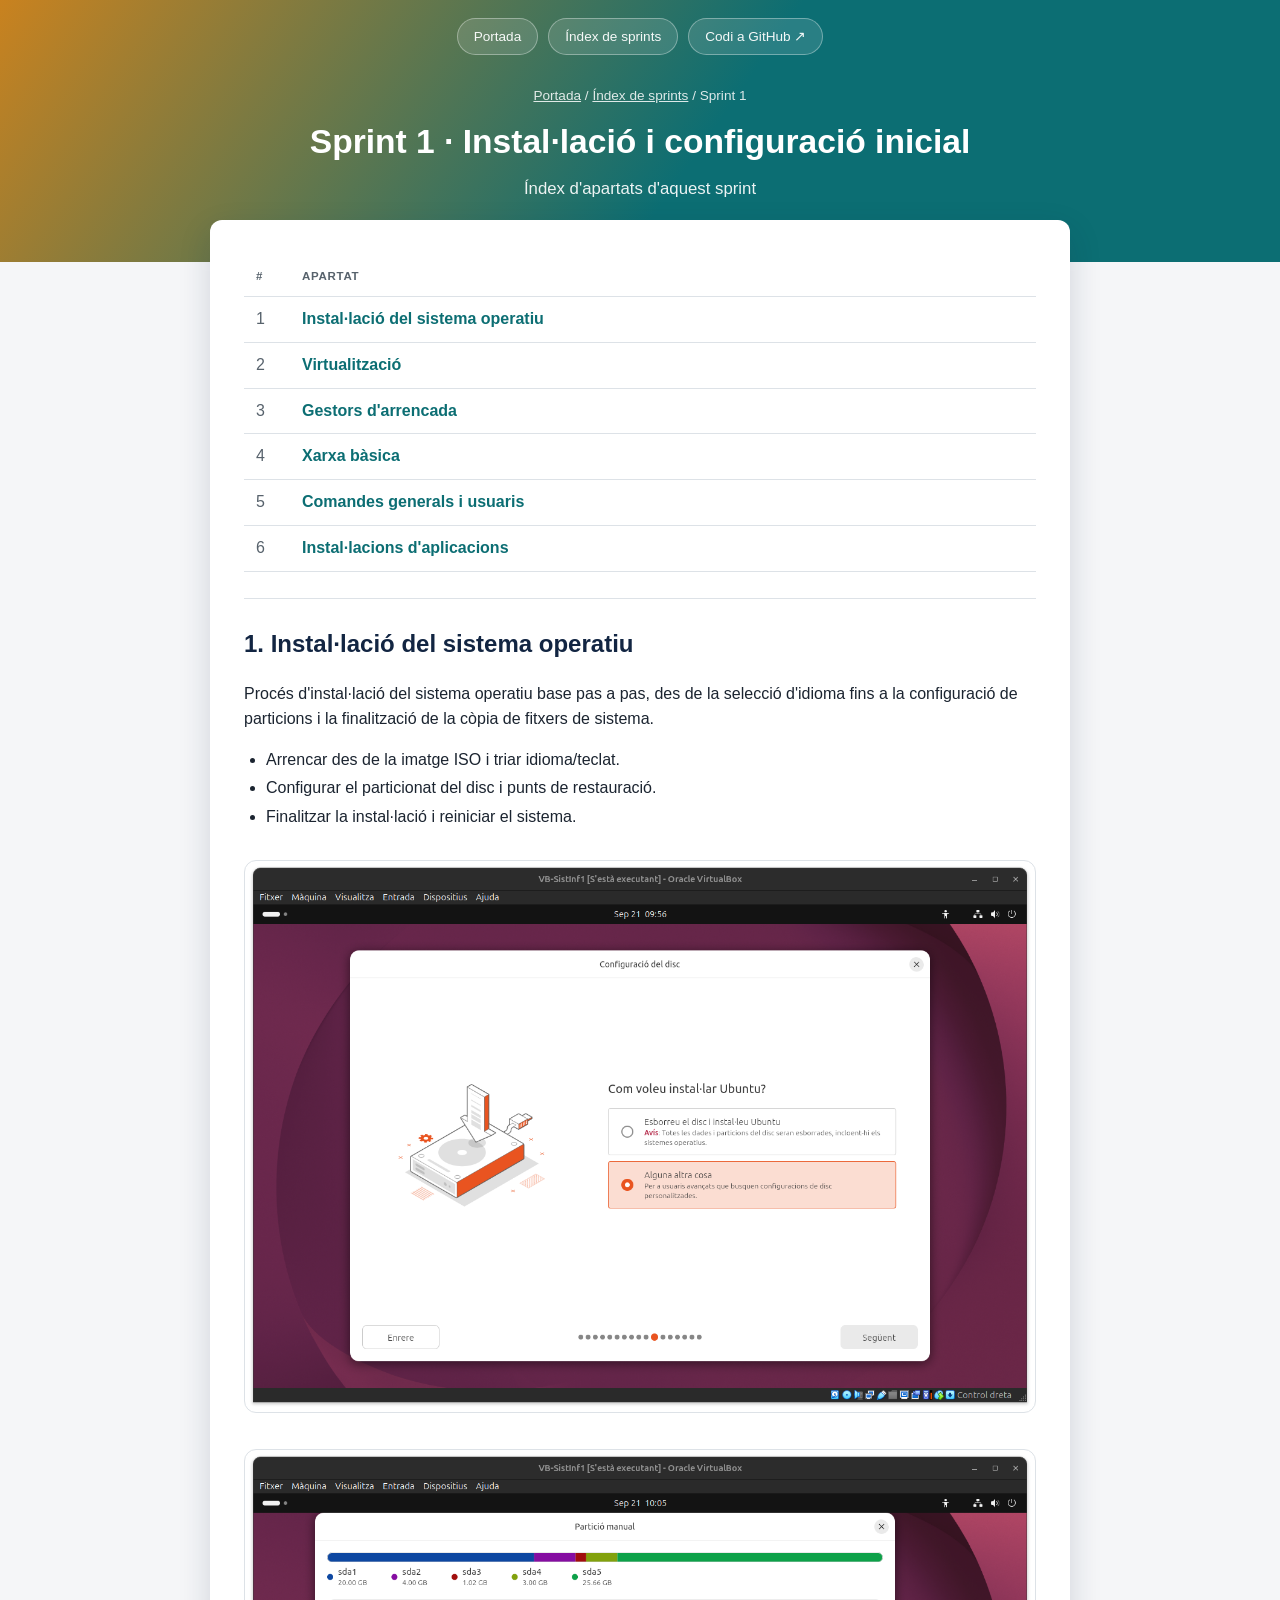
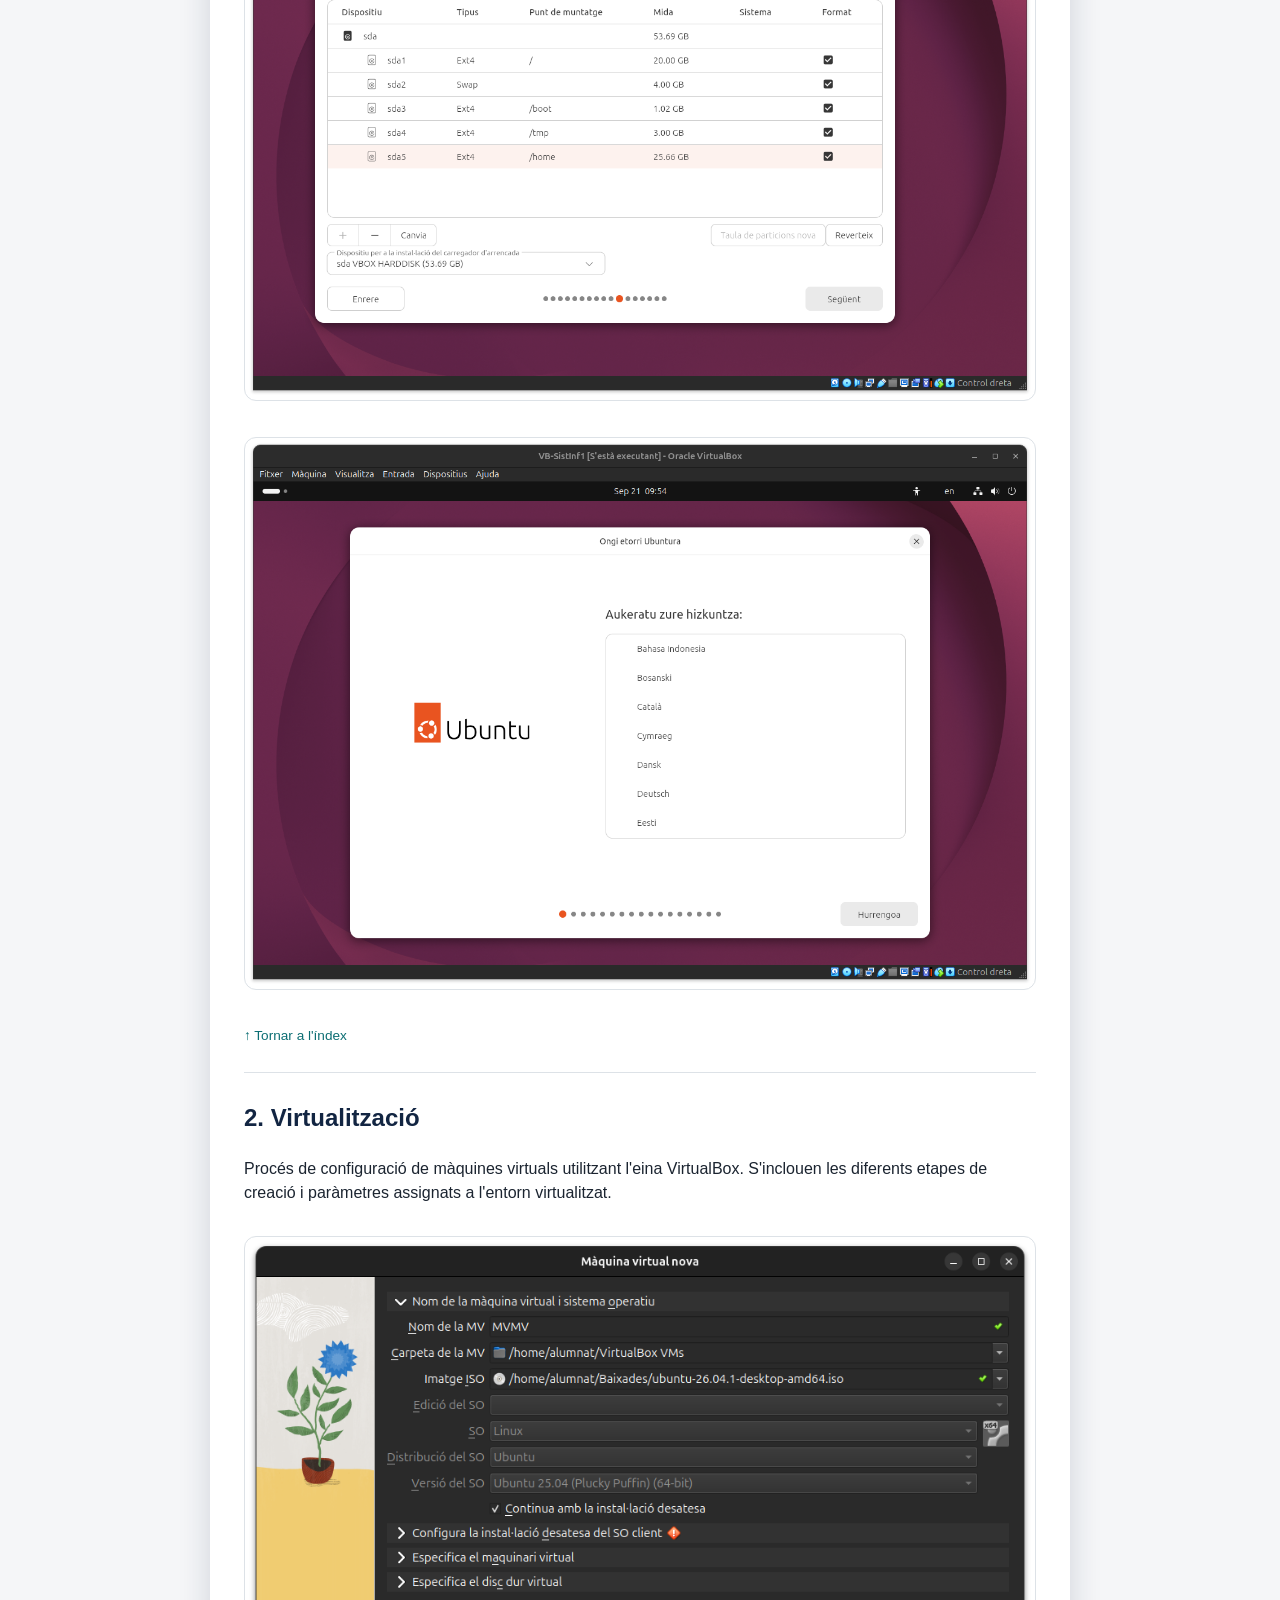
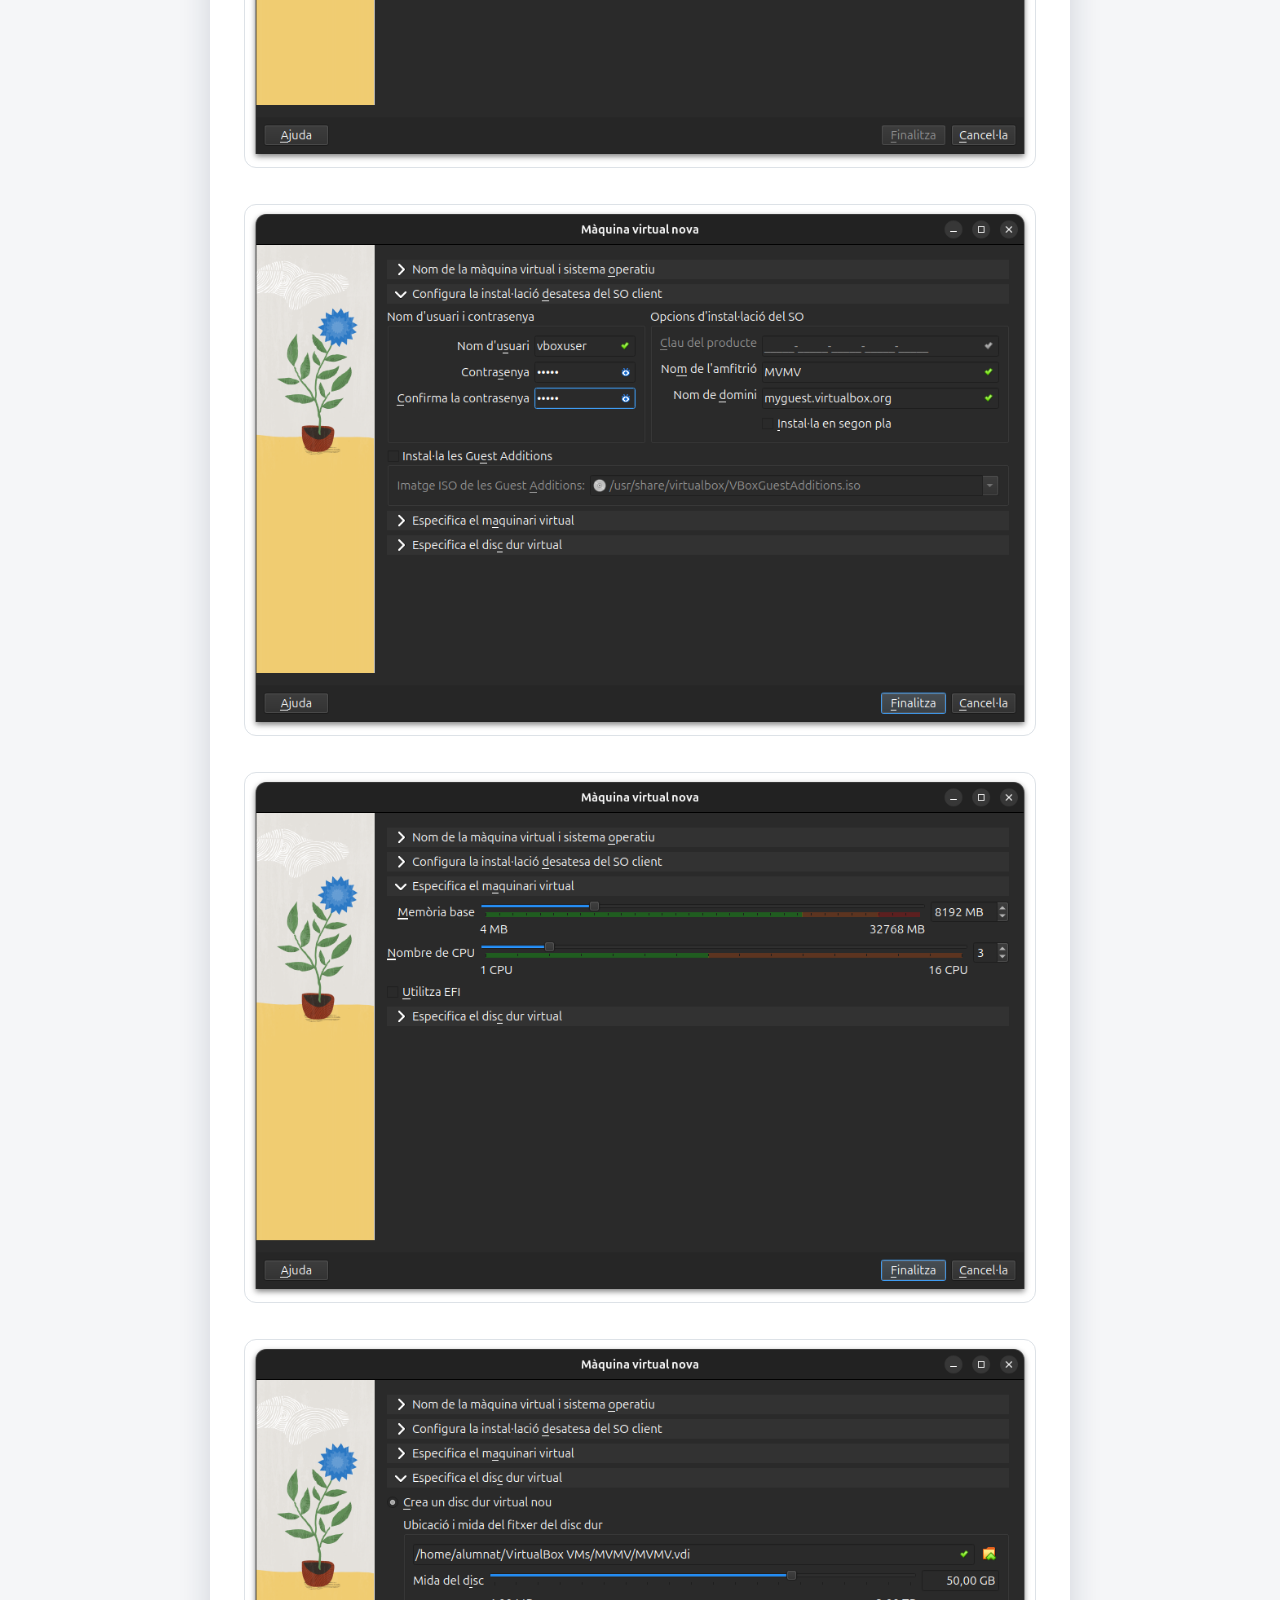
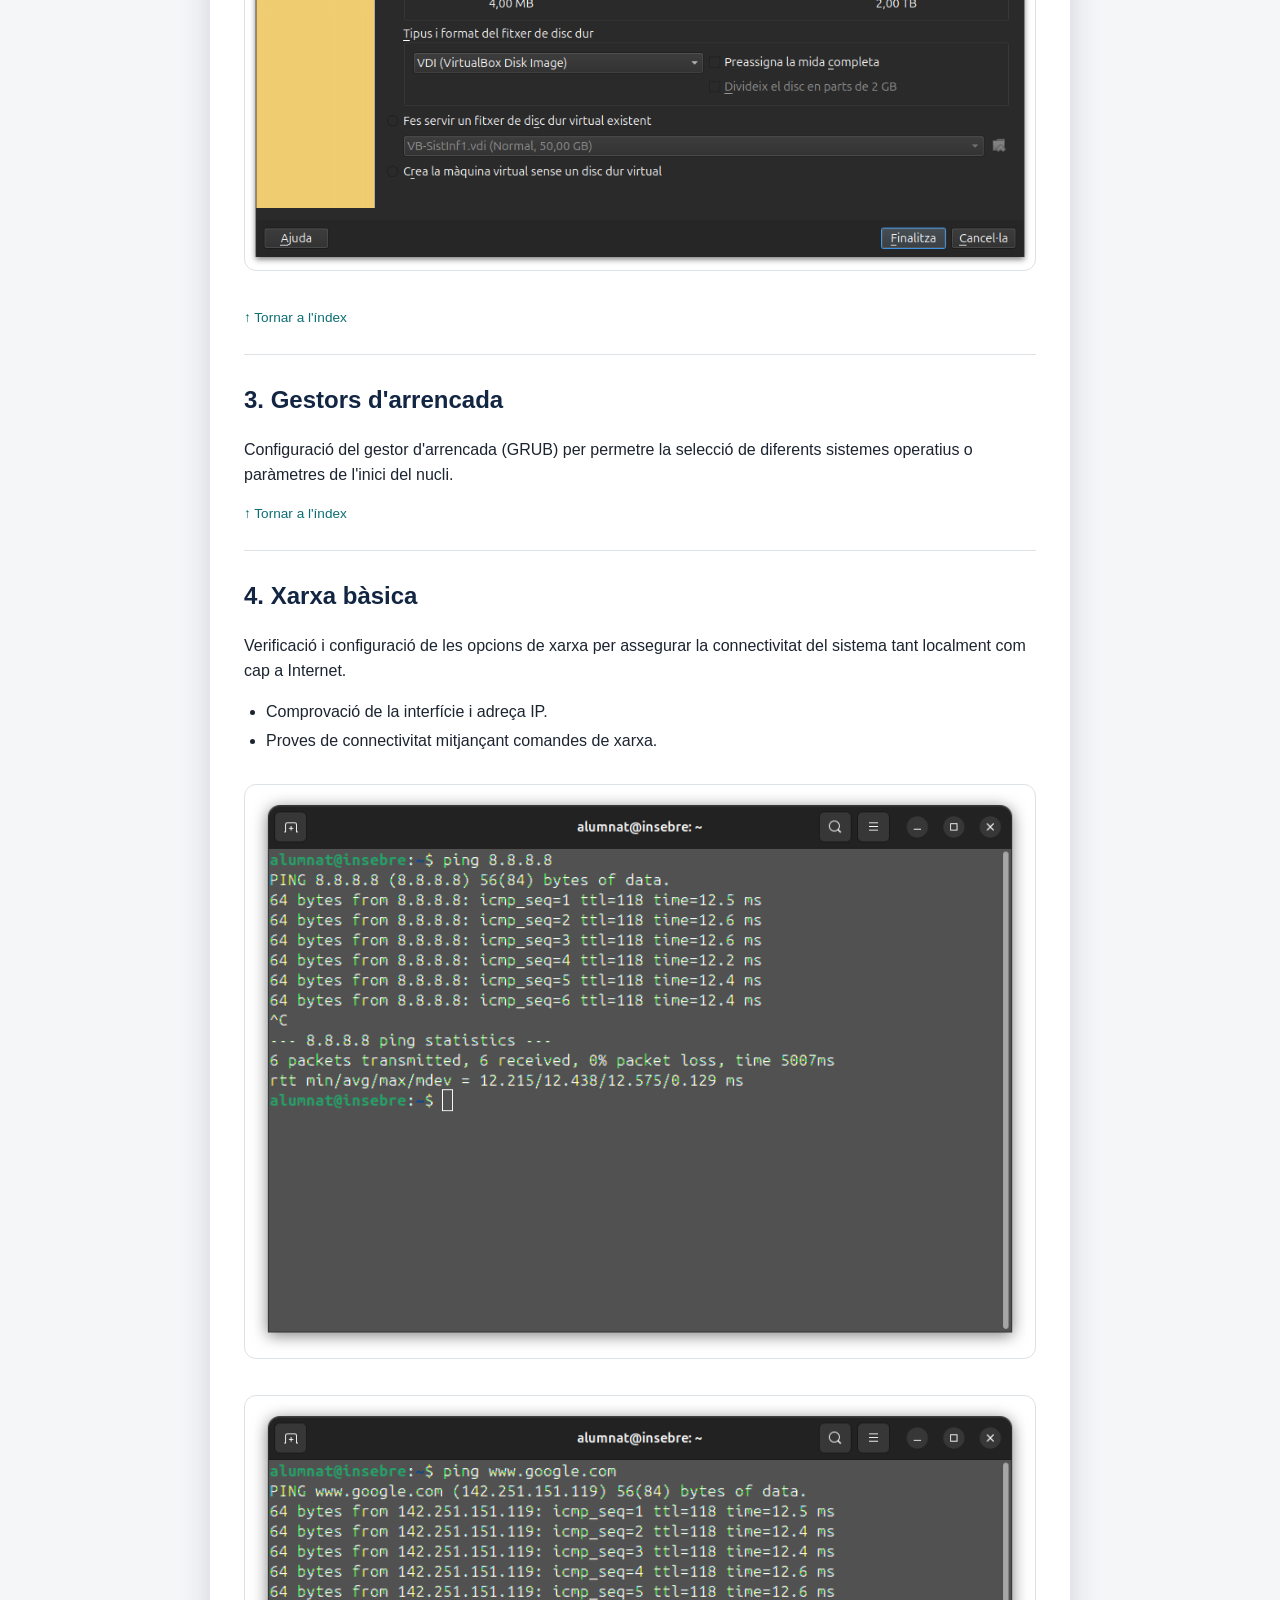
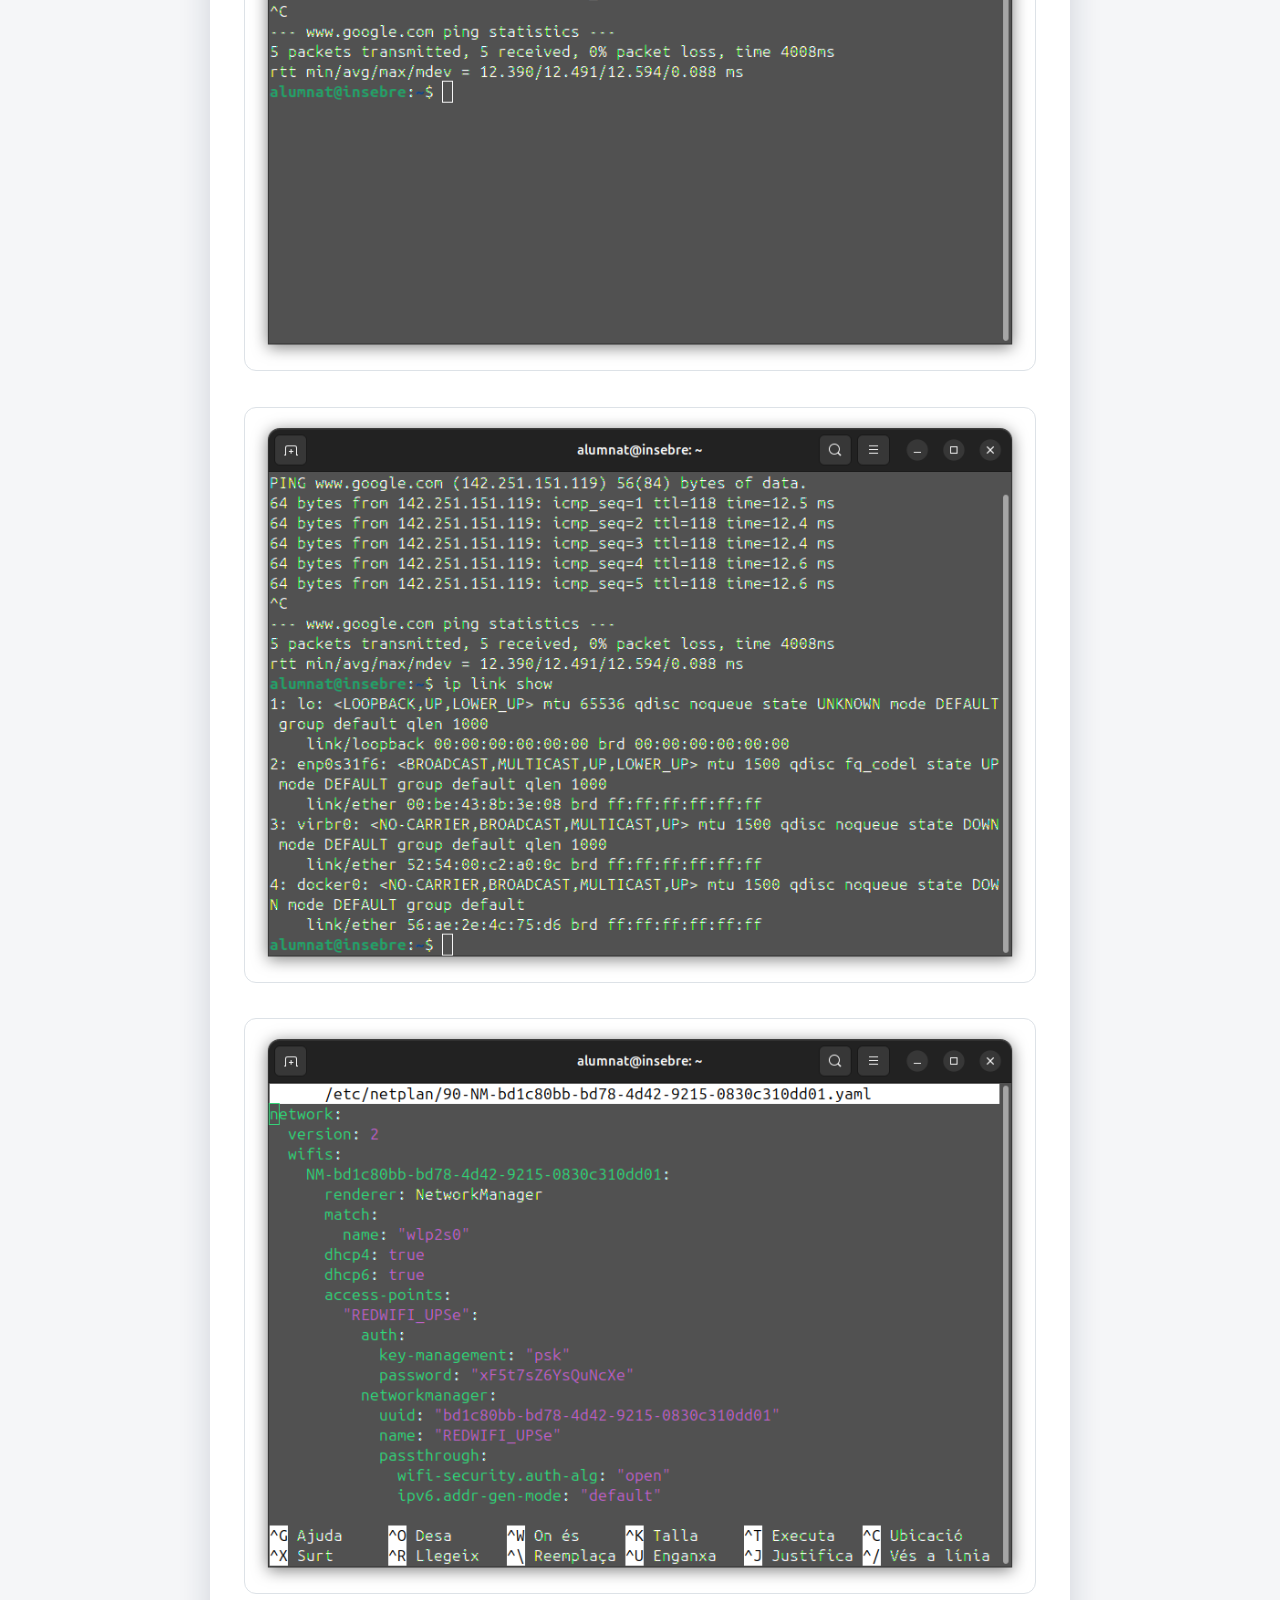
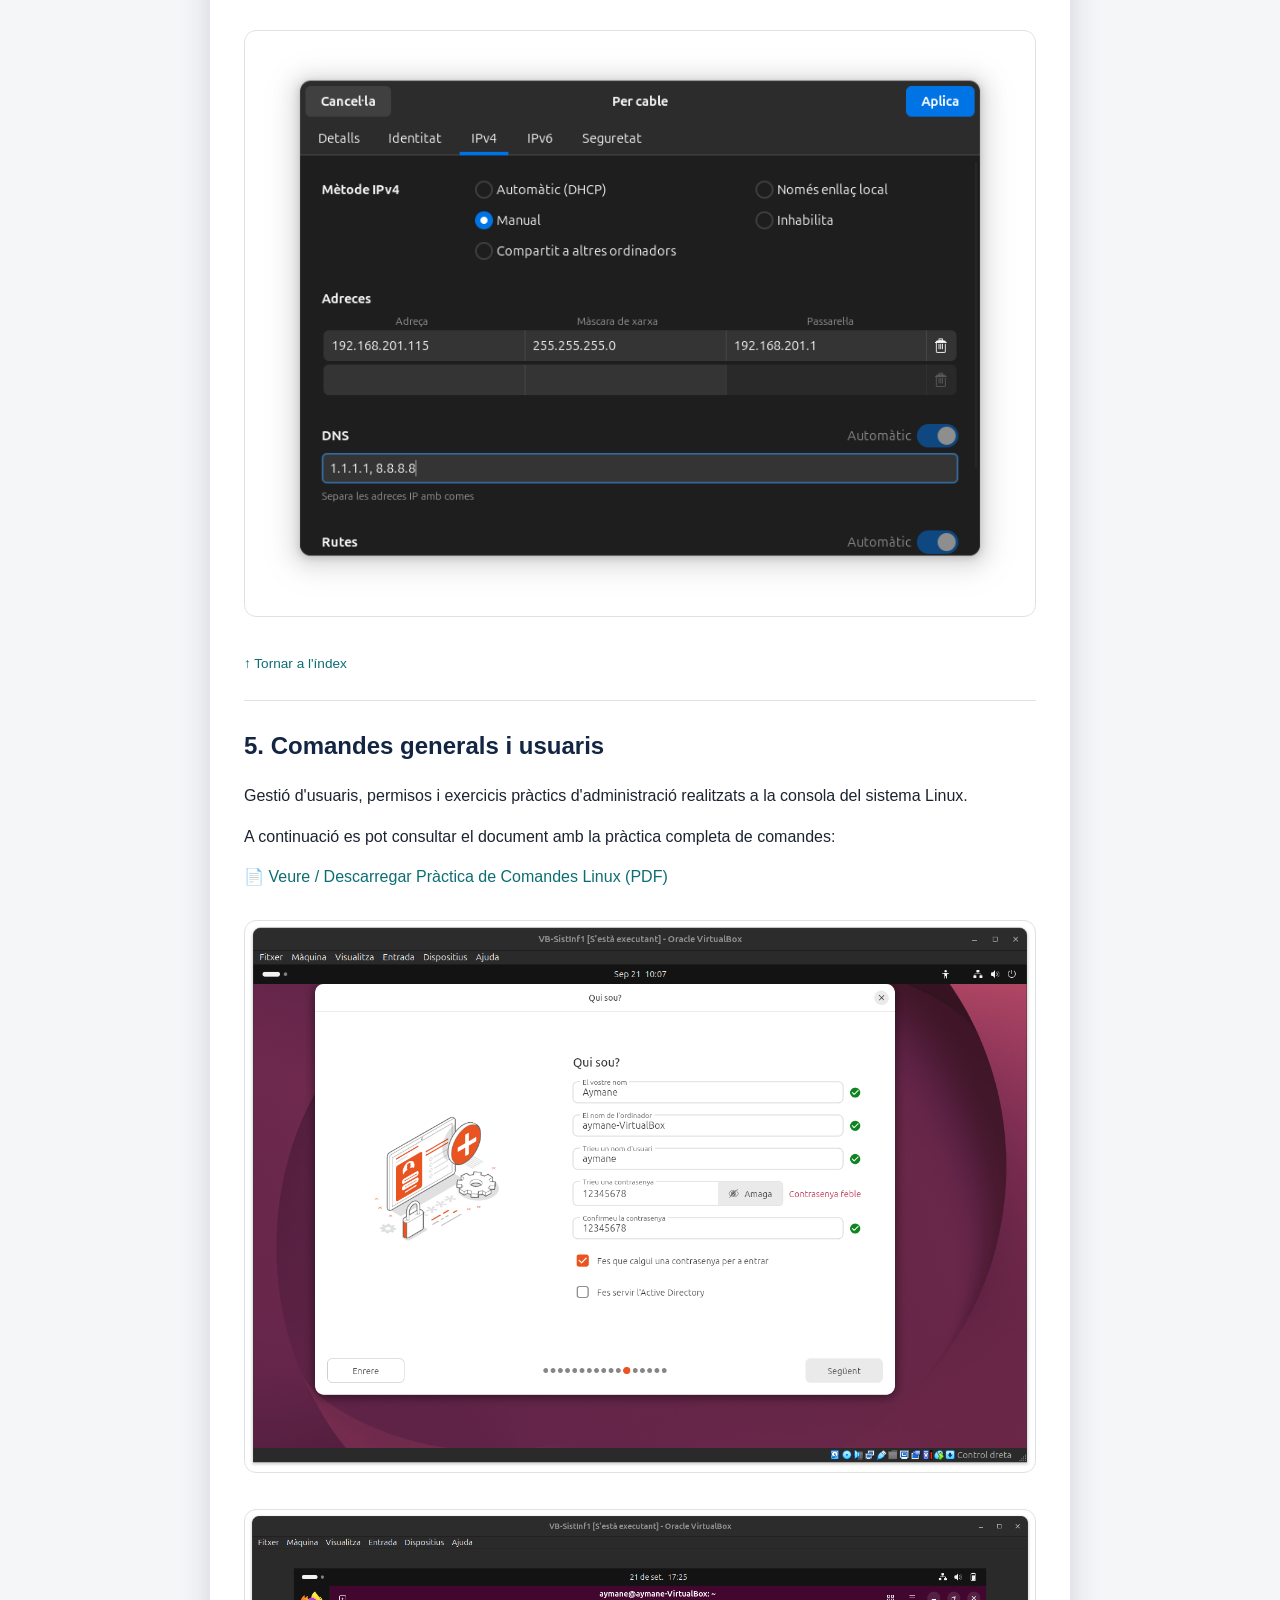
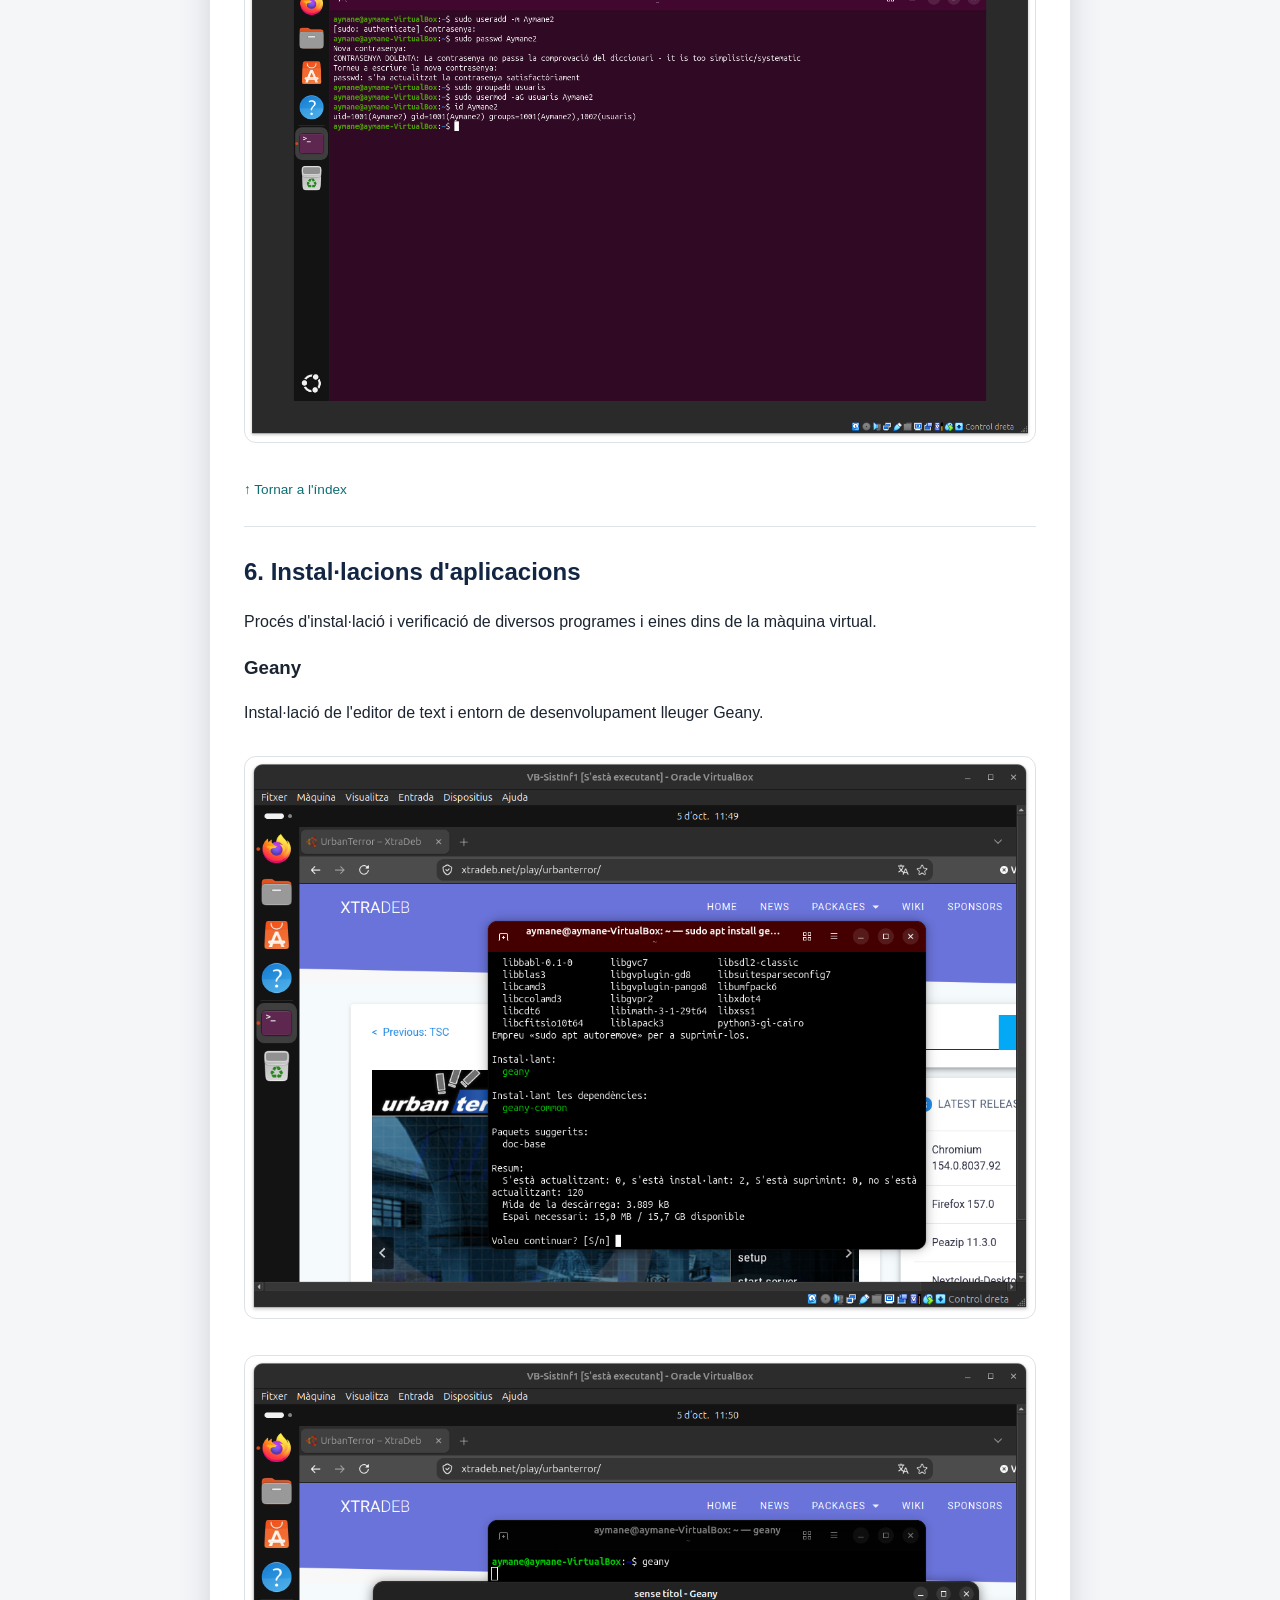
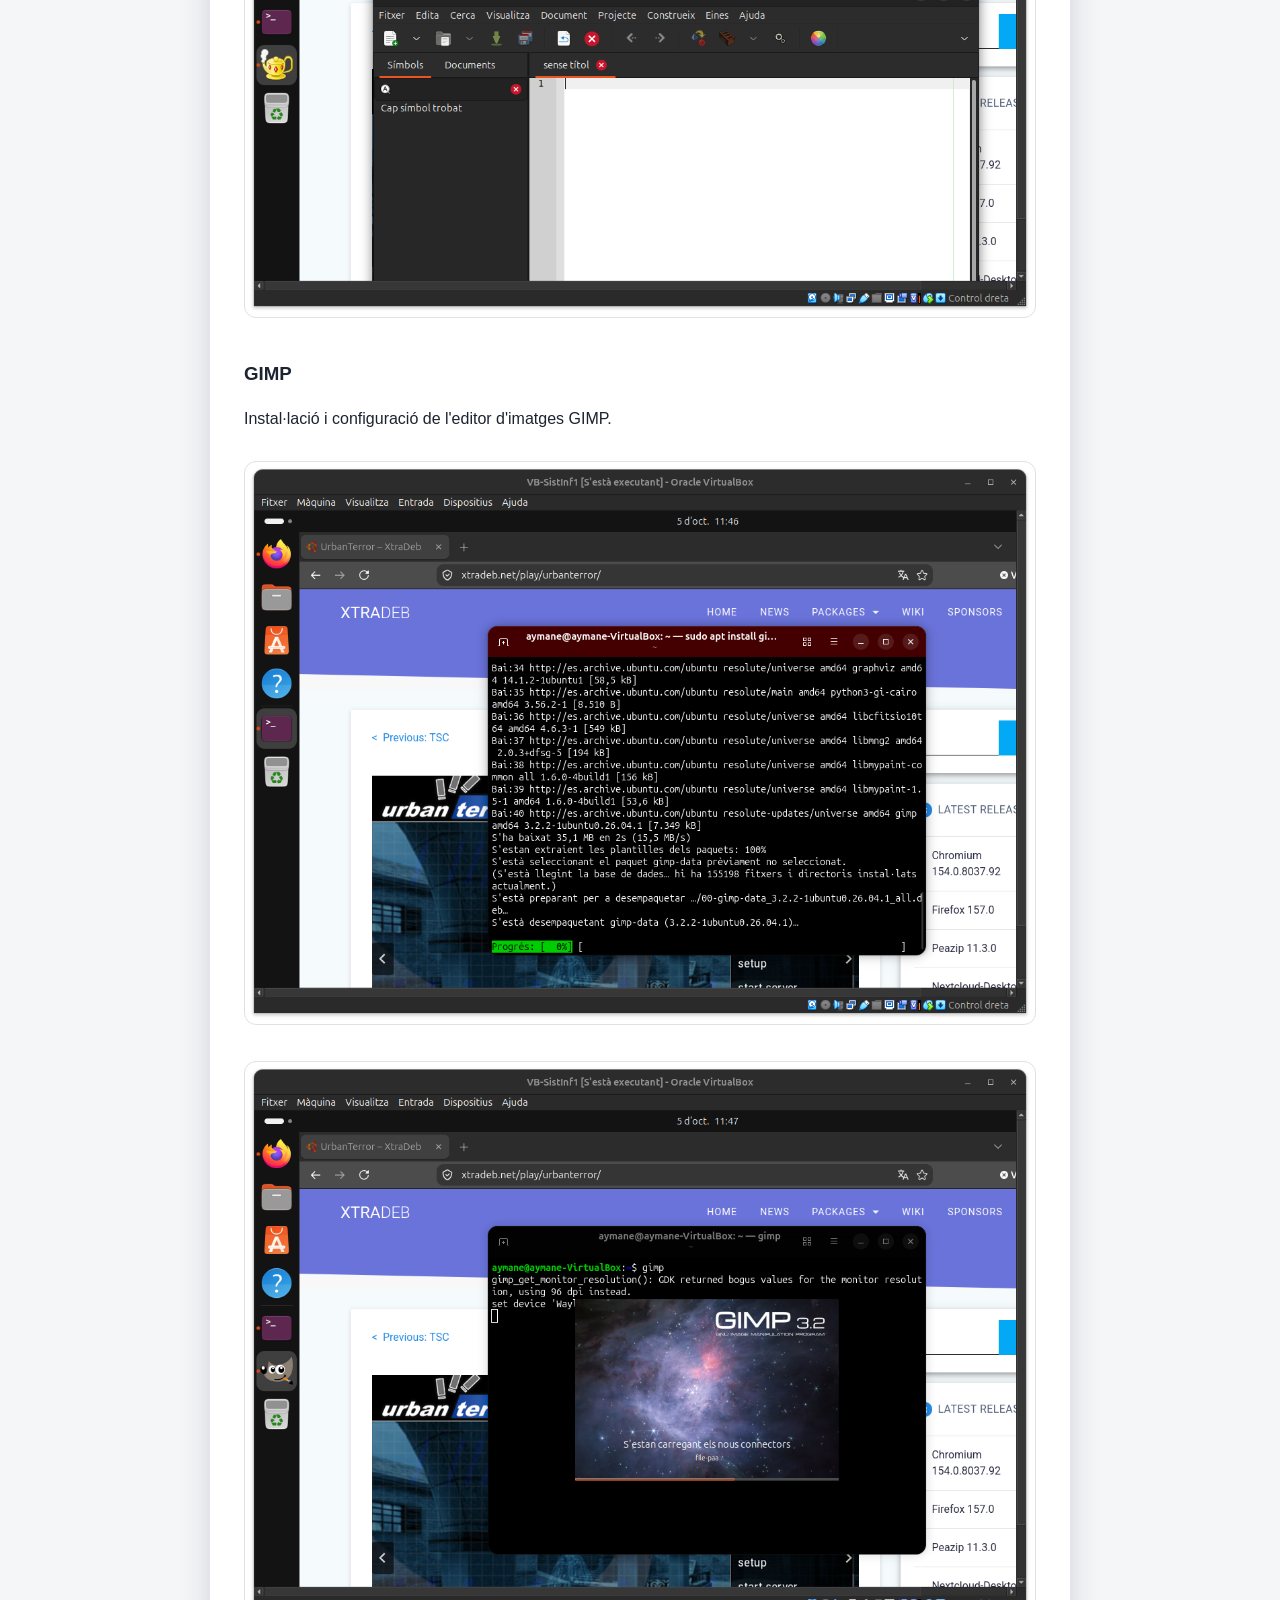
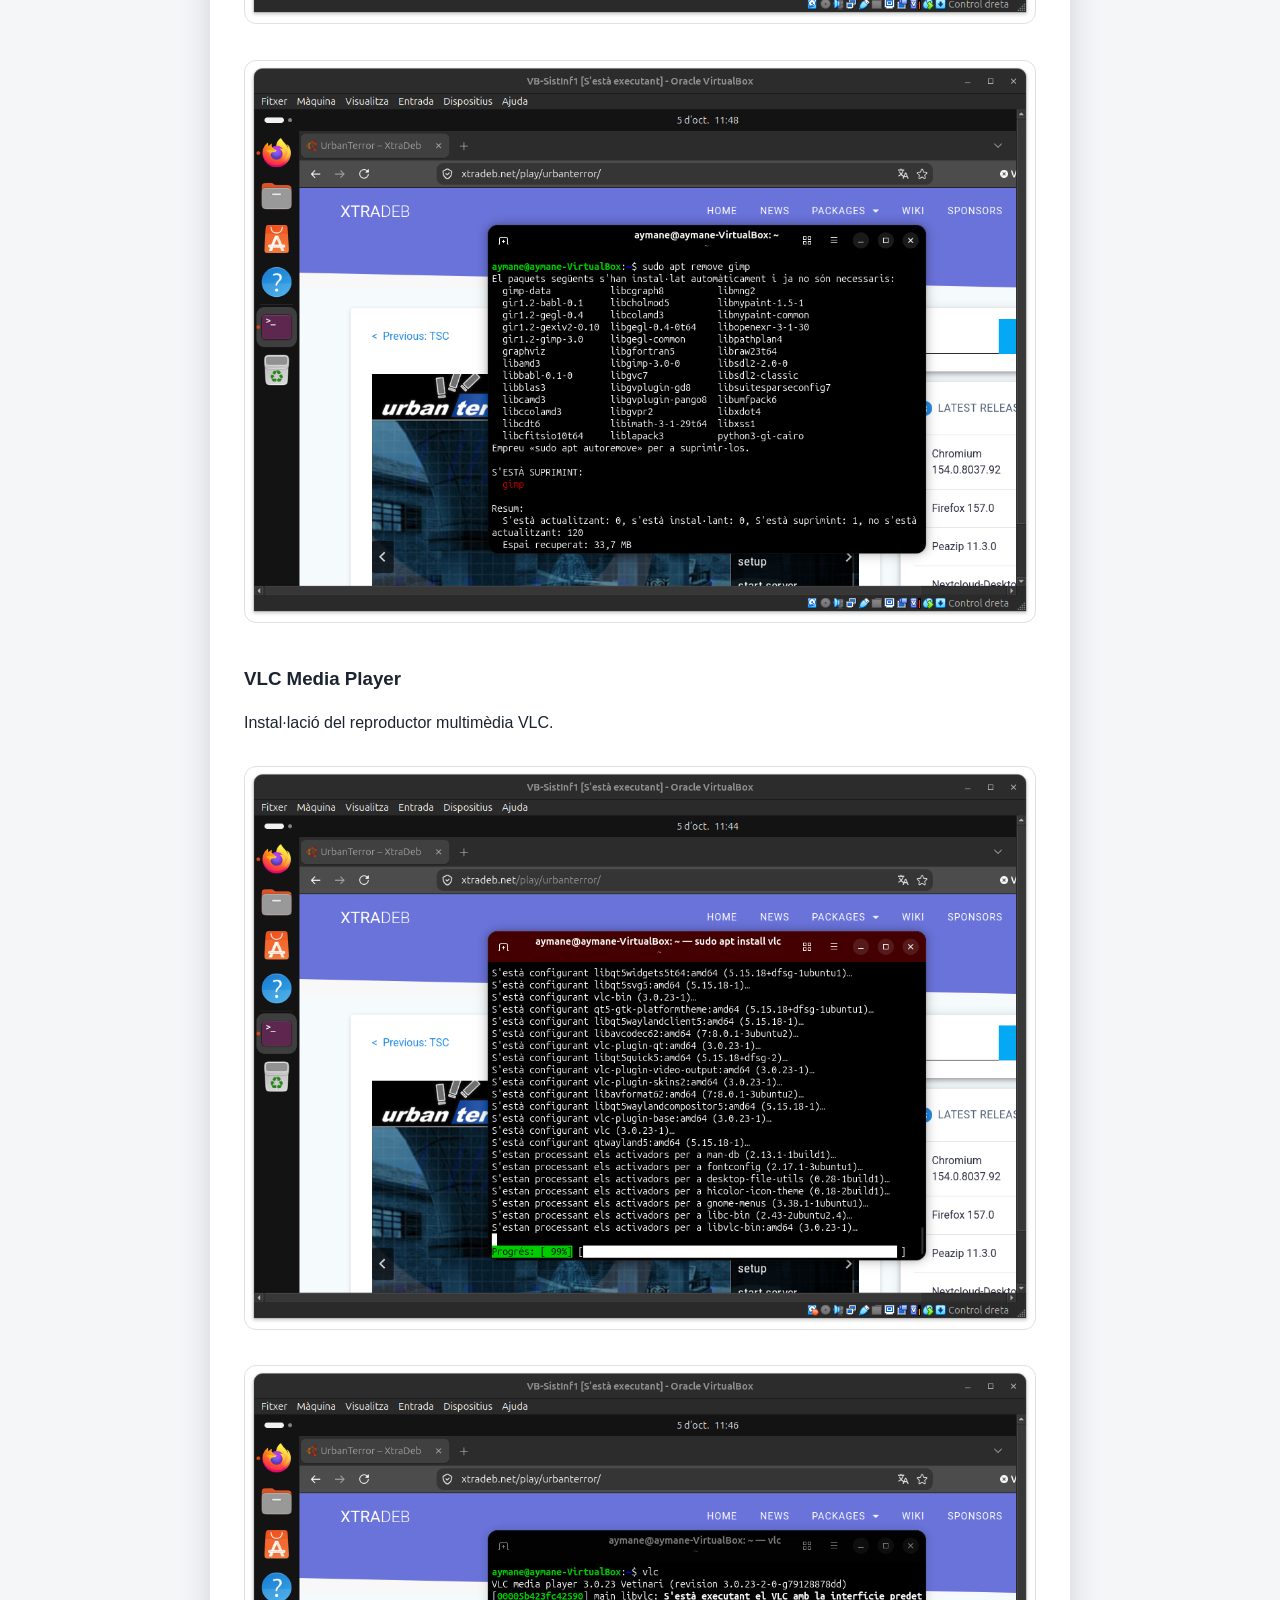
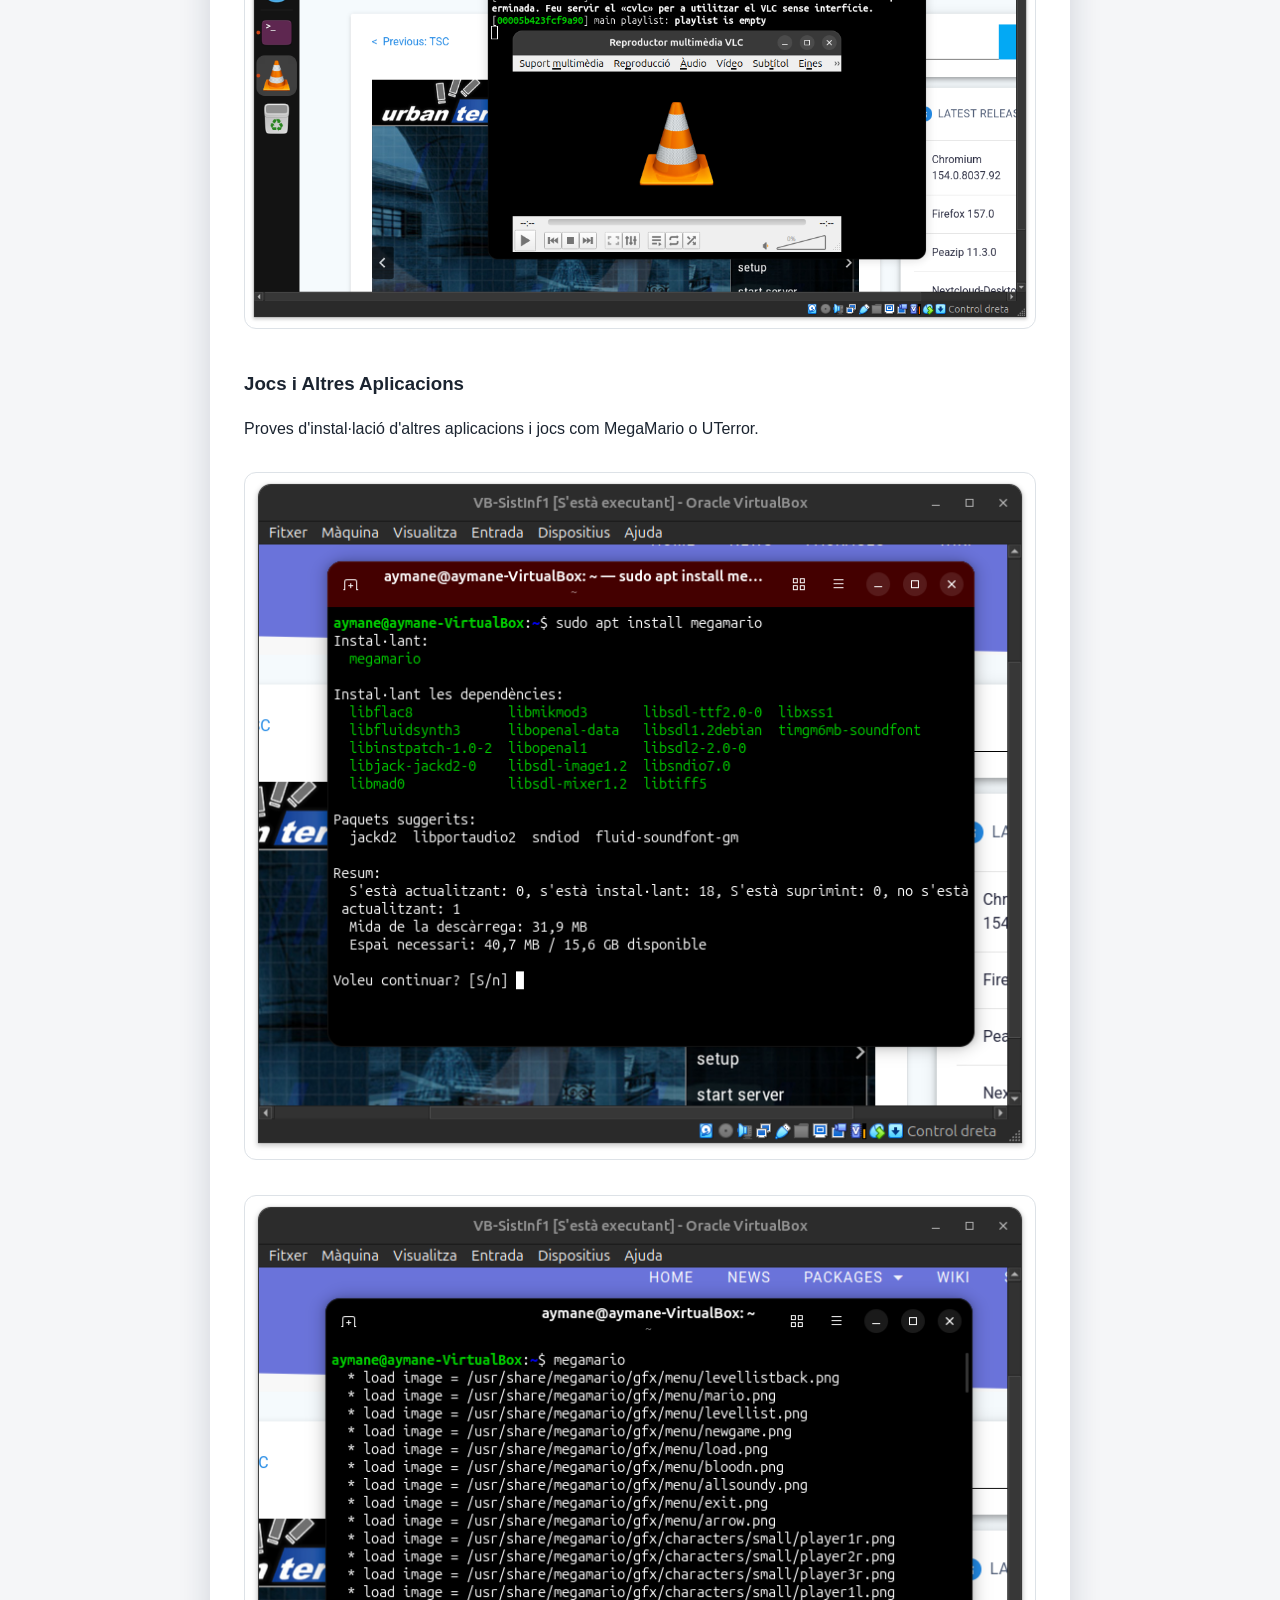
==== commit b72ac2e2: "Enhance installation section with new applications Added installation instructions and images for Ge" ====
--- a/sprint1/index.html
+++ b/sprint1/index.html
@@ -106,4 +106,42 @@
       <p>Procés d'instal·lació i verificació de diversos programes i eines dins de la màquina virtual.</p>
 
       <h3>Geany</h3>
-      <p>
+      <p>Instal·lació de l'editor de text i entorn de desenvolupament lleuger Geany.</p>
+      <img src="../img/GEANY.png" alt="Instal·lació de Geany - Pas 1">
+      <img src="../img/GEANY2.png" alt="Instal·lació de Geany - Pas 2">
+
+      <h3>GIMP</h3>
+      <p>Instal·lació i configuració de l'editor d'imatges GIMP.</p>
+      <img src="../img/GIMP.png" alt="Instal·lació de GIMP - Pas 1">
+      <img src="../img/GIMP2.png" alt="Instal·lació de GIMP - Pas 2">
+      <img src="../img/GIMP3.png" alt="Instal·lació de GIMP - Pas 3">
+
+      <h3>VLC Media Player</h3>
+      <p>Instal·lació del reproductor multimèdia VLC.</p>
+      <img src="../img/VLC.png" alt="Instal·lació de VLC - Pas 1">
+      <img src="../img/VLC2.png" alt="Instal·lació de VLC - Pas 2">
+
+      <h3>Jocs i Altres Aplicacions</h3>
+      <p>Proves d'instal·lació d'altres aplicacions i jocs com MegaMario o UTerror.</p>
+      <img src="../img/MMARIO.png" alt="Instal·lació de MegaMario - Pas 1">
+      <img src="../img/MMARIO2.png" alt="Instal·lació de MegaMario - Pas 2">
+      <img src="../img/UTERROR.png" alt="Instal·lació de UTerror - Pas 1">
+      <img src="../img/UTERROR2.png" alt="Instal·lació de UTerror - Pas 2">
+
+      <p class="tornar-index"><a href="#index-apartats">↑ Tornar a l'índex</a></p>
+    </article>
+  </section>
+</main>
+
+<footer class="peu">
+  <p class="peu-llicencia">
+    <a href="https://creativecommons.org/licenses/by-nc-sa/4.0/deed.ca" target="_blank" rel="license noopener">
+      <img src="https://licensebuttons.net/l/by-nc-sa/4.0/88x31.png" alt="Llicència Creative Commons Reconeixement-NoComercial-CompartirIgual 4.0" width="88" height="31">
+    </a>
+    <span>Contingut sota llicència <a href="https://creativecommons.org/licenses/by-nc-sa/4.0/deed.ca" target="_blank" rel="license noopener">CC BY-NC-SA 4.0</a></span>
+  </p>
+  <p class="autoria">Autor/a: <strong>Aymane Alami Ben Aissa</strong> · Pràctica 0 · Sistemes Operatius (ISOPJ1)</p>
+</footer>
+
+</body>
+</html>
